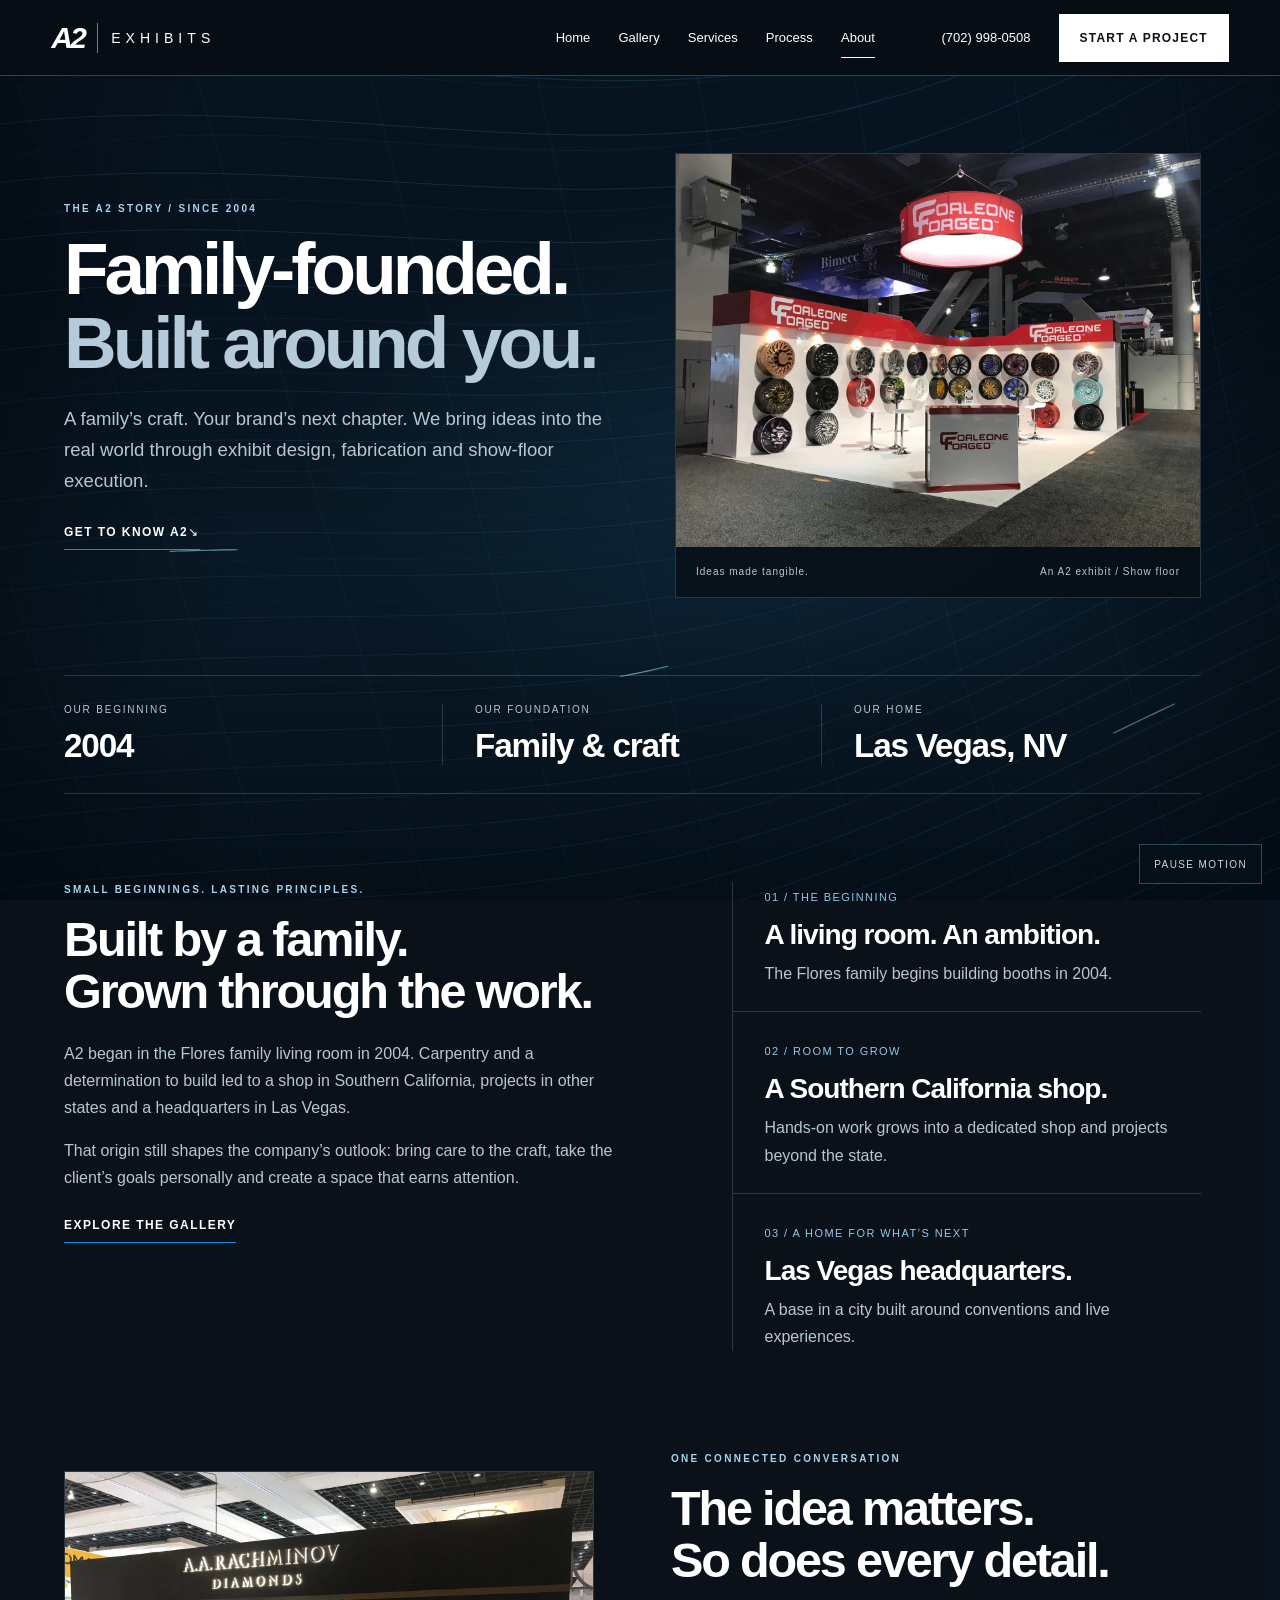
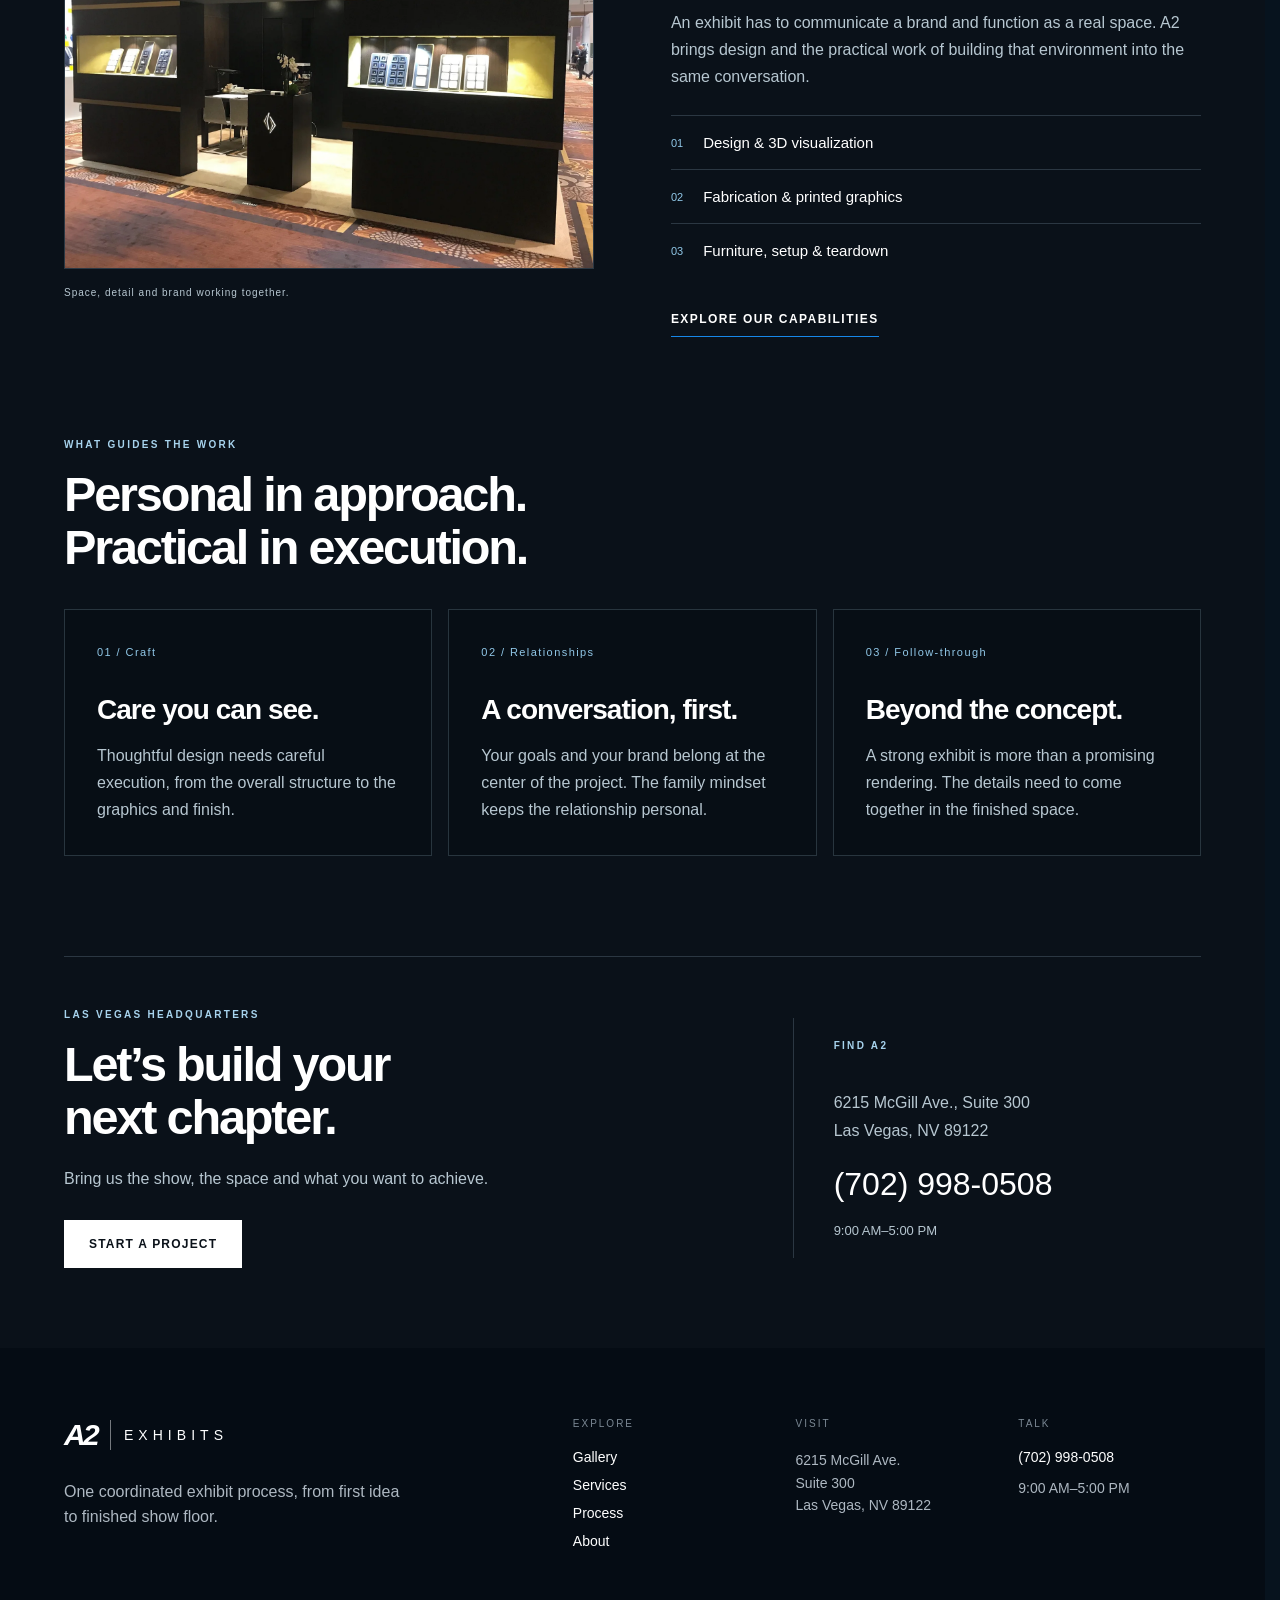
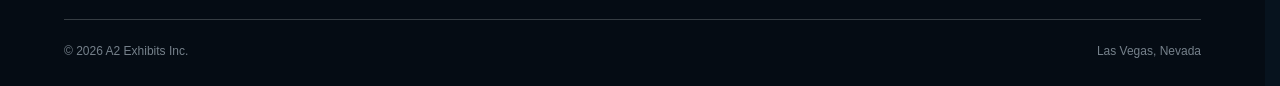
==== about.html @ d5bcac2b "v1" ====
<!doctype html><html lang="en"><head><meta charset="UTF-8"/><meta name="viewport" content="width=device-width,initial-scale=1"/><meta name="description" content="A2 Exhibits is a family-founded trade show exhibit company established in 2004 and headquartered in Las Vegas."/><meta name="theme-color" content="#071018"/><title>About | A2 Exhibits</title>  <script type="module" crossorigin src="./assets/main-TRysPRnf.js"></script>
  <link rel="stylesheet" crossorigin href="./assets/main-COC-IP4l.css">
</head><body data-page="about"><div id="root"></div></body></html>
---- assets/main-COC-IP4l.css ----
.editorial-page{color:#fff;--editorial-line:rgba(177,210,228,.2);--editorial-muted:#b7c7d1;--editorial-surface:rgba(7,14,20,.76)}.editorial-width{width:calc(100% - clamp(44px,10vw,160px));max-width:1500px;margin-inline:auto;min-width:0}.editorial-page p{color:var(--editorial-muted);font-size:16px;line-height:1.7}.editorial-page .eyebrow{color:#a7d3ed;font-size:10px;line-height:1.5;letter-spacing:.23em}.editorial-page h1{font-size:clamp(52px,5.7vw,94px);line-height:1.02;letter-spacing:-.055em}.editorial-page h1 span{color:#b5cbd9}.editorial-page h2{font-size:clamp(34px,3.8vw,60px);line-height:1.08;letter-spacing:-.045em}.editorial-page h3{font-size:28px;line-height:1.12;letter-spacing:-.035em}.editorial-page .editorial-lede{font-size:clamp(17px,1.45vw,21px);line-height:1.65;max-width:560px}.editorial-page figure{margin:0;min-width:0}.editorial-page figure img{display:block;width:100%;height:auto;object-fit:cover}.editorial-page figcaption{font-size:10px;letter-spacing:.1em;line-height:1.6;color:#b7c7d1;padding:16px 0}.company-hero{display:grid;grid-template-columns:1.04fr 1fr;align-items:center;gap:clamp(32px,5vw,80px);padding-block:clamp(54px,6vw,96px)}.company-hero-copy{min-width:0}.company-hero-photo{border:1px solid var(--editorial-line);background:var(--editorial-surface)}.company-hero-photo img{aspect-ratio:4/3}.company-hero-photo figcaption{display:flex;justify-content:space-between;gap:20px;padding:17px 20px}.company-facts{display:grid;grid-template-columns:repeat(3,minmax(0,1fr));border-block:1px solid var(--editorial-line);padding-block:28px;margin-block:0 88px}.company-facts>div{padding:0 32px;border-right:1px solid var(--editorial-line)}.company-facts>div:first-child{padding-left:0}.company-facts>div:last-child{border:0}.company-facts dt{font-size:10px;letter-spacing:.18em;text-transform:uppercase;color:var(--editorial-muted);margin-bottom:12px}.company-facts dd{font-size:clamp(24px,2.6vw,40px);font-weight:700;letter-spacing:-.035em;margin:0}.company-story{display:grid;grid-template-columns:1fr .85fr;gap:clamp(40px,9vw,140px);padding-bottom:100px;scroll-margin-top:110px}.company-story>div>p{max-width:610px}.company-milestones{list-style:none;padding:0;margin:0;border-left:1px solid var(--editorial-line)}.company-milestones li{padding:5px 0 24px 32px;margin-bottom:24px;border-bottom:1px solid var(--editorial-line)}.company-milestones li:last-child{margin:0;border:0;padding-bottom:0}.company-milestones span,.editorial-index{font-size:11px;letter-spacing:.13em;color:#91c8e8}.company-milestones h3{margin:14px 0 10px}.company-milestones p{margin-bottom:0}.company-capabilities{display:grid;grid-template-columns:1fr 1fr;gap:clamp(36px,6vw,90px);align-items:center;margin-bottom:100px}.company-capabilities figure img{aspect-ratio:4/3;border:1px solid var(--editorial-line)}.capability-lines{list-style:none;margin:25px 0;padding:0}.capability-lines li{display:flex;align-items:center;gap:20px;padding:18px 0;border-top:1px solid var(--editorial-line);font-size:15px}.capability-lines span{color:#91c8e8;font-size:11px}.company-principles{margin-bottom:100px}.principle-grid{display:grid;grid-template-columns:repeat(3,minmax(0,1fr));gap:16px;margin-top:36px}.principle-grid article{padding:32px;background:var(--editorial-surface);border:1px solid var(--editorial-line)}.principle-grid h3{margin:34px 0 16px}.principle-grid p{margin:0}.company-contact{display:grid;grid-template-columns:1fr .6fr;gap:48px;align-items:center;border-top:1px solid var(--editorial-line);padding:50px 0 80px}.company-contact .button{margin-top:12px}.company-contact-details{display:flex;flex-direction:column;align-items:flex-start;gap:20px;border-left:1px solid var(--editorial-line);padding:20px 0 20px 40px}.company-contact-details address{color:var(--editorial-muted);line-height:1.8}.company-contact-details>a{font-size:clamp(23px,2.5vw,34px);text-decoration:none}.company-contact-details>span:last-child{font-size:13px;color:var(--editorial-muted)}.process-introduction{display:grid;grid-template-columns:1.2fr 1fr;gap:clamp(36px,7vw,100px);align-items:end;padding-block:80px 55px}.process-introduction h1{margin-bottom:0}.process-introduction>div>p:last-of-type{max-width:500px}.process-overview{display:grid;grid-template-columns:repeat(6,minmax(0,1fr));border:1px solid var(--editorial-line);background:var(--editorial-surface);margin-bottom:90px}.process-overview a{padding:22px;display:grid;grid-template-columns:1fr auto;gap:18px;text-decoration:none;border-right:1px solid var(--editorial-line);transition:background-color .2s}.process-overview a:last-child{border:0}.process-overview a:hover{background:#3683b12b}.process-overview a>span:first-child{grid-column:1/-1;font-size:11px;color:#91c8e8}.process-overview strong{font-size:14px;font-weight:500}.process-overview a>span:last-child{color:#91c8e8}.process-chapter{margin-bottom:88px}.chapter-heading{display:grid;grid-template-columns:1.2fr .8fr;align-items:end;gap:60px;margin-bottom:30px}.chapter-heading h2{margin-bottom:0}.chapter-heading>p{margin:0;max-width:480px}.chapter-body{display:grid;grid-template-columns:.95fr 1.05fr;gap:32px;align-items:start}.chapter-photo{position:sticky;top:104px}.chapter-photo img{aspect-ratio:4/3;border:1px solid var(--editorial-line)}.chapter-stages{display:grid;gap:16px}.journey-stage{padding:30px 34px;background:var(--editorial-surface);border:1px solid var(--editorial-line);scroll-margin-top:100px}.journey-stage-title{display:flex;align-items:baseline;gap:20px}.journey-stage h3{margin-bottom:16px;font-size:32px}.journey-stage p{margin-bottom:15px}.journey-stage .stage-focus{font-size:12px;color:#9db1be;line-height:1.8}.stage-outcome{border-top:1px solid var(--editorial-line);padding-top:16px;display:grid;gap:7px}.stage-outcome span{font-size:9px;text-transform:uppercase;letter-spacing:.15em;color:#91c8e8}.stage-outcome strong{font-size:14px;font-weight:500}.process-ready{border-top:1px solid var(--editorial-line);padding:45px 0 80px}.process-ready ul{padding:0;list-style:none;display:grid;grid-template-columns:repeat(4,minmax(0,1fr));gap:14px;margin:35px 0}.process-ready li{background:var(--editorial-surface);border:1px solid var(--editorial-line);padding:24px;font-size:14px;display:grid;gap:25px}.process-ready li span{font-size:11px;color:#91c8e8}.process-ready-action{display:flex;align-items:center;justify-content:space-between;gap:24px}.process-ready-action p{margin:0}@media(max-width:1100px){.company-hero,.company-capabilities{gap:32px}.company-hero h1{font-size:clamp(46px,5.6vw,66px)}.process-overview a{padding:18px 12px}.process-overview strong{font-size:12px}.chapter-body{grid-template-columns:.8fr 1fr;gap:24px}.journey-stage{padding:24px}.principle-grid article{padding:24px}.company-story{gap:40px}}@media(max-width:760px){.editorial-width{width:calc(100% - 28px)}.editorial-page{text-align:center}.editorial-page h1,.company-hero h1{font-size:clamp(40px,10.5vw,64px)}.editorial-page h2{font-size:clamp(30px,8.3vw,44px)}.editorial-page .editorial-lede{margin-inline:auto}.editorial-page .eyebrow{letter-spacing:.17em}.company-hero{grid-template-columns:1fr;gap:30px;padding-block:48px 32px}.company-hero-copy{padding-inline:8px}.company-hero-photo figcaption{display:block;padding:14px}.company-hero-photo figcaption span{display:block}.company-facts{grid-template-columns:1fr;gap:18px;padding:24px 0;margin-bottom:44px}.company-facts>div,.company-facts>div:first-child{padding:0 0 18px;border:0;border-bottom:1px solid var(--editorial-line)}.company-facts>div:last-child{padding:0}.company-facts dd{font-size:28px}.company-facts dt{margin-bottom:6px}.company-story,.company-capabilities{grid-template-columns:1fr;gap:32px;padding-bottom:0;margin-bottom:52px}.company-story>div{padding:0 10px}.company-milestones{border:0;display:grid;gap:12px}.company-milestones li,.company-milestones li:last-child{margin:0;padding:26px 18px;background:var(--editorial-surface);border:1px solid var(--editorial-line)}.company-capabilities>div{padding:0 10px}.capability-lines li{justify-content:center;gap:12px}.company-principles{margin-bottom:48px}.principle-grid{grid-template-columns:1fr;gap:12px;margin-top:24px}.principle-grid article{padding:26px 18px}.principle-grid h3{margin-top:20px}.company-contact{grid-template-columns:1fr;gap:35px;padding:36px 8px 55px}.company-contact-details{align-items:center;border-left:0;border-top:1px solid var(--editorial-line);padding:28px 0 0;gap:16px}.process-introduction{grid-template-columns:1fr;gap:22px;padding:48px 8px 32px}.process-introduction>div>p:last-of-type{margin-inline:auto}.process-overview{grid-template-columns:repeat(3,minmax(0,1fr));margin-bottom:45px}.process-overview a{padding:18px 10px;gap:12px;border-bottom:1px solid var(--editorial-line)}.process-overview a:nth-child(3n){border-right:0}.process-overview a:nth-child(n+4){border-bottom:0}.process-overview a>span:first-child{text-align:left}.chapter-heading{grid-template-columns:1fr;gap:16px;padding-inline:8px;margin-bottom:24px}.chapter-heading>p{margin-inline:auto}.chapter-body{grid-template-columns:1fr;gap:16px}.chapter-photo{position:static}.chapter-photo figcaption{padding:12px 8px}.process-chapter{margin-bottom:48px}.journey-stage{padding:26px 18px;scroll-margin-top:90px}.journey-stage-title{justify-content:center;gap:12px}.journey-stage h3{font-size:30px}.stage-outcome{justify-items:center}.process-ready{padding:32px 0 55px}.process-ready ul{grid-template-columns:repeat(2,minmax(0,1fr));gap:10px;margin:25px 0}.process-ready li{padding:22px 12px;gap:14px;line-height:1.5}.process-ready-action{flex-direction:column;gap:18px;padding-inline:8px}}.collection-section{max-width:1500px;width:calc(100% - clamp(44px,10vw,160px));margin:0 auto;padding:0 0 70px}.collection-heading{display:flex;align-items:center;justify-content:space-between;gap:24px;padding:22px 0;border-top:1px solid rgba(177,210,228,.2);color:#b7c7d1}.collection-heading>span{font-size:11px;letter-spacing:.14em;text-transform:uppercase}.collection-heading p{font-size:14px;margin:0}.collection-grid{display:grid;grid-template-columns:repeat(3,minmax(0,1fr));gap:22px}.collection-photo{display:block;min-width:0;padding:0;border:1px solid rgba(177,210,228,.2);background:#070e14b3;color:#fff;text-align:left;cursor:zoom-in;overflow:hidden}.collection-photo img{display:block;width:100%;height:auto;aspect-ratio:4/3;object-fit:contain;transition:filter .2s}.collection-photo:hover img{filter:brightness(1.1)}.collection-photo:focus-visible{outline:2px solid #91c8e8;outline-offset:5px}.collection-caption{display:flex;justify-content:space-between;align-items:center;gap:12px;padding:18px;font-size:13px}.collection-caption>span:last-child{font-size:11px;color:#91c8e8;white-space:nowrap}.gallery-viewer{position:fixed;top:0;right:0;bottom:0;left:0;width:min(1300px,94vw);max-width:94vw;max-height:94dvh;padding:22px;border:1px solid rgba(177,210,228,.3);background:#071018;color:#fff;margin:auto;overflow:auto}.gallery-viewer::backdrop{background:#00050af0}.gallery-viewer-content{width:100%}.gallery-viewer-top{display:flex;align-items:center;justify-content:space-between;gap:18px;margin-bottom:18px;font-size:14px}.gallery-viewer button{border:1px solid rgba(177,210,228,.3);background:transparent;color:#fff;padding:12px 16px;font:inherit;cursor:pointer;min-height:44px;white-space:nowrap}.gallery-viewer button:hover{background:#91c8e824}.gallery-viewer button:focus-visible{outline:2px solid #91c8e8;outline-offset:3px}.gallery-viewer-content>img{display:block;max-width:100%;width:auto;max-height:70dvh;height:auto;margin:auto;object-fit:contain}.gallery-viewer-controls{display:flex;justify-content:space-between;align-items:center;gap:20px;margin-top:18px}.gallery-viewer-controls p{font-size:13px;color:#b7c7d1;text-align:center;margin:0}@media(max-width:1050px){.collection-grid{grid-template-columns:repeat(2,minmax(0,1fr));gap:16px}}@media(max-width:760px){.collection-section{width:calc(100% - 28px);padding-bottom:40px}.collection-heading{flex-direction:column;gap:10px;text-align:center}.collection-grid{grid-template-columns:1fr;gap:20px}.collection-caption{padding:16px}.gallery-viewer{padding:14px;max-width:96vw;width:96vw}.gallery-viewer-top{font-size:12px}.gallery-viewer-controls{flex-wrap:wrap;gap:12px}.gallery-viewer-controls p{order:3;flex-basis:100%}.gallery-viewer-content>img{max-height:65dvh}}@media(prefers-reduced-motion:reduce){.collection-photo img{transition:none}}.site-atmosphere{position:fixed;top:0;right:0;bottom:0;left:0;z-index:0;overflow:hidden;pointer-events:none;background:#07131e;contain:strict;view-transition-name:site-atmosphere}.site-atmosphere:before{content:"";position:absolute;top:0;right:0;bottom:0;left:0;z-index:1;background:radial-gradient(ellipse at 58% 52%,rgba(34,108,151,.15),transparent 42%),linear-gradient(180deg,rgba(3,11,18,.26),transparent 32%,rgba(20,74,105,.07) 62%,rgba(2,8,14,.34));mix-blend-mode:screen}.site-atmosphere:after{content:"";position:absolute;top:0;right:0;bottom:0;left:0;z-index:2;background:linear-gradient(90deg,rgba(2,8,13,.3),transparent 18%,transparent 82%,rgba(2,8,13,.25)),linear-gradient(0deg,rgba(2,7,12,.34),transparent 28%);box-shadow:inset 0 0 140px #0000003d}.wave-position-wrapper{position:absolute;top:-24px;bottom:-24px;left:-24px;width:calc(124vw + 48px);z-index:0;transform:translate3d(calc(var(--wave-page-index,0) * -6vw),0,0);will-change:transform;contain:layout paint}.spatial-lattice{position:relative;z-index:0;display:block;width:100%;height:100%;opacity:.95}html.motion-paused .wave-position-wrapper{transition:none}.motion-toggle{position:fixed;right:18px;bottom:16px;z-index:55;border:1px solid rgba(143,198,225,.32);padding:10px 14px;min-height:40px;background:#06111beb;color:#c4dbe7;font-size:10px;letter-spacing:.14em;text-transform:uppercase;cursor:pointer;-webkit-backdrop-filter:blur(8px);backdrop-filter:blur(8px)}.motion-toggle:hover{border-color:#93cce8;color:#fff}@media(max-width:760px){.motion-toggle{right:12px;bottom:10px;padding:8px 10px;font-size:9px}}:root{--ink:#0a1119;--ink2:#101923;--blue:#075aa8;--bright:#1787e8;--paper:#f4f2ed;--paper2:#e7e5df;--white:#fff;--muted:#aeb8c2;--muted-dark:#5f6871;--line:rgba(255,255,255,.2);--line-dark:rgba(10,17,25,.2);--container:1500px;--header-height:76px;font-family:Arial,Helvetica,sans-serif;color:var(--ink);background:var(--paper);font-synthesis:none;text-rendering:optimizeLegibility}*{box-sizing:border-box}html{scroll-behavior:smooth;scrollbar-gutter:stable}body{margin:0;min-width:0;min-height:100vh;background:var(--ink);-webkit-font-smoothing:antialiased}img{display:block;max-width:100%}a{color:inherit}button,input,select,textarea{font:inherit}button,a{-webkit-tap-highlight-color:transparent}address{font-style:normal}:focus-visible{outline:3px solid var(--bright);outline-offset:4px}.sr-only{position:absolute;width:1px;height:1px;padding:0;margin:-1px;overflow:hidden;clip:rect(0,0,0,0);white-space:nowrap;border:0}.site-header{height:var(--header-height);min-height:var(--header-height);background:#070e15f5;color:#fff;display:flex;align-items:center;justify-content:space-between;gap:32px;padding:0 clamp(22px,4vw,72px);position:fixed;inset:0 0 auto;z-index:50;border-bottom:1px solid var(--line);-webkit-backdrop-filter:blur(18px);backdrop-filter:blur(18px)}.wordmark{display:inline-flex;align-items:center;gap:13px;text-decoration:none;flex:none}.wordmark-a2{font-size:30px;font-weight:900;letter-spacing:-.09em;font-style:italic}.wordmark-divider{width:1px;height:30px;background:currentColor;opacity:.45}.wordmark-name{font-size:14px;letter-spacing:.36em}.site-nav{display:flex;align-items:center;gap:clamp(18px,2.2vw,38px);font-size:13px}.site-nav>a{text-decoration:none;padding-block:12px;white-space:nowrap}.site-nav>a:not(.button){border-bottom:1px solid transparent}.site-nav>a[aria-current=page],.site-nav>a:not(.button):hover{border-color:currentColor}.site-nav .nav-phone{margin-left:clamp(0px,3vw,48px)}.site-nav .nav-cta{padding:14px 20px}.menu-toggle{display:none;color:#fff;background:transparent;border:1px solid var(--line);text-transform:uppercase;letter-spacing:.18em;font-size:11px;padding:12px 14px}.button{display:inline-flex;align-items:center;justify-content:center;min-height:48px;padding:14px 24px;border:1px solid transparent;text-decoration:none;text-transform:uppercase;letter-spacing:.1em;font-weight:800;font-size:12px;cursor:pointer;transition:background .2s,color .2s,border-color .2s,transform .2s}.button:hover{transform:translateY(-2px)}.button-light{color:var(--ink);background:var(--white);border-color:var(--white)}.button-light:hover{background:var(--bright);color:#fff;border-color:var(--bright)}.button-dark{color:#fff;background:var(--ink);border-color:var(--ink)}.button-dark:hover{background:var(--blue);border-color:var(--blue)}.text-link{display:inline-flex;padding:10px 0;color:#fff;text-decoration:none;font-size:12px;font-weight:800;text-transform:uppercase;letter-spacing:.12em;border-bottom:1px solid var(--bright)}.dark-link{color:var(--ink)}.button-row{display:flex;align-items:center;flex-wrap:wrap;gap:24px;margin-top:28px}.eyebrow{margin:0 0 16px;font-size:11px;font-weight:800;line-height:1.2;letter-spacing:.32em;text-transform:uppercase}h1,h2,h3,p{margin-top:0}h1,h2,h3{text-wrap:balance}h1{font-size:clamp(52px,5.2vw,88px);line-height:.91;letter-spacing:-.065em;margin-bottom:24px}h2{font-size:clamp(38px,4.6vw,72px);line-height:.98;letter-spacing:-.055em;margin-bottom:22px}h3{font-size:22px;line-height:1.05;letter-spacing:-.03em}p{line-height:1.55}.home-hero{min-height:760px;display:grid;grid-template-columns:minmax(0,1fr) minmax(0,1.08fr);color:#fff;background:#052748;position:relative;overflow:hidden}.hero-plan{position:absolute;top:0;right:42%;bottom:0;left:0;background:none center/cover no-repeat;opacity:.52;mix-blend-mode:screen}.hero-copy{padding:clamp(96px,7.5vw,138px) clamp(28px,5vw,80px) 70px;position:relative;z-index:2;align-self:start}.hero-copy h1{max-width:760px}.hero-lede{max-width:680px;font-size:clamp(17px,1.35vw,22px);color:#e2ebf2}.microcopy{margin-top:22px;color:#c0d1df;font-size:14px}.hero-photo{min-height:760px;position:relative;overflow:hidden;clip-path:polygon(13% 0,100% 0,100% 100%,0 100%);background:var(--ink)}.hero-photo:after{content:"";position:absolute;top:0;right:0;bottom:0;left:0;background:#010c152e;pointer-events:none}.hero-photo img{width:100%;height:100%;object-fit:cover;object-position:48% center}.photo-proof{position:absolute;right:28px;bottom:28px;z-index:2;padding:10px 12px;background:#070e15db;color:#fff;font-size:10px;text-transform:uppercase;letter-spacing:.22em}.compare-section{color:#fff;background:#0b131c;padding:clamp(72px,8vw,128px) clamp(22px,5vw,80px)}.compare-heading-row{max-width:var(--container);margin:0 auto 38px;display:grid;grid-template-columns:minmax(0,1.2fr) minmax(280px,.6fr);align-items:end;gap:48px}.compare-heading-row h2{margin-bottom:0}.compare-heading-row>p{color:var(--muted);max-width:470px;margin:0 0 4px}.compare-layout{max-width:var(--container);margin:0 auto;display:grid;grid-template-columns:minmax(0,3fr) minmax(260px,.75fr);gap:42px;align-items:stretch}.compare-frame{min-height:550px;position:relative;overflow:hidden;border:1px solid rgba(255,255,255,.38);background:#051f38}.compare-frame img{position:absolute;top:0;right:0;bottom:0;left:0;width:100%;height:100%;object-fit:cover}.compare-base{object-position:center;filter:contrast(1.05) brightness(.8)}.compare-reveal{position:absolute;inset:0 0 0 var(--position);overflow:hidden}.compare-reveal img{width:calc(100%*100/(100 - var(--position)));max-width:none;left:auto;right:0;object-position:center}.compare-divider{position:absolute;top:0;bottom:0;left:var(--position);width:2px;background:#fff;transform:translate(-1px);box-shadow:0 0 20px #00000073}.compare-divider:after{content:"DRAG";position:absolute;top:50%;left:50%;transform:translate(-50%,-50%);width:56px;height:56px;border-radius:50%;background:#fff;color:var(--ink);display:grid;place-items:center;font-size:9px;letter-spacing:.1em;font-weight:900}.compare-range{position:absolute;top:0;right:0;bottom:0;left:0;width:100%;height:100%;opacity:0;cursor:ew-resize}.compare-label{position:absolute;top:20px;z-index:4;font-size:10px;text-transform:uppercase;letter-spacing:.25em;background:#060d14c7;padding:10px}.compare-label-left{left:20px}.compare-label-right{right:20px}.compare-note{display:flex;flex-direction:column;justify-content:center;border-left:1px solid var(--line);padding-left:38px}.compare-note>span:first-child,.compare-note>strong{font-size:13px;letter-spacing:.25em;text-transform:uppercase}.compare-note>strong{margin:7px 0 28px}.compare-note p{color:var(--muted)}.compare-note .year{margin-top:auto;font-size:clamp(70px,8vw,130px);line-height:.8;font-weight:200;letter-spacing:-.06em;color:#ffffff26}.compare-note small{margin-top:18px;line-height:1.5;text-transform:uppercase;letter-spacing:.2em}.section-light{background:var(--paper);color:var(--ink)}.section-dark{background:var(--ink);color:#fff}.process-preview,.work-preview,.gallery-section,.services-list,.timeline,.story-section,.location-section{padding:clamp(72px,8vw,132px) clamp(22px,5vw,80px)}.section-intro{max-width:var(--container);margin:0 auto 54px}.split-intro{display:grid;grid-template-columns:minmax(0,1.35fr) minmax(280px,.65fr);gap:64px;align-items:end}.split-intro h2{margin-bottom:0}.split-intro>p,.split-intro>div:last-child>p{max-width:500px;color:var(--muted-dark);margin-bottom:12px}.work-preview .split-intro>div:last-child>p{color:var(--muted)}.process-grid{max-width:var(--container);margin:0 auto;display:grid;grid-template-columns:repeat(6,1fr);border-top:1px solid var(--line-dark)}.process-step{padding:30px 24px 12px 0;min-height:230px;position:relative;border-right:1px solid var(--line-dark)}.process-step:not(:first-child){padding-left:24px}.process-step:last-child{border-right:0}.process-step>span{display:inline-grid;width:38px;height:38px;place-items:center;border:1px solid currentColor;border-radius:50%;font-size:11px}.process-step h3{margin:28px 0 12px}.process-step p{color:var(--muted-dark);font-size:14px;margin-bottom:0}.trust-strip{max-width:var(--container);margin:56px auto 0;display:grid;grid-template-columns:repeat(3,1fr);background:var(--ink2);color:#fff}.trust-strip>div{padding:28px clamp(20px,3vw,48px);border-right:1px solid var(--line);display:flex;flex-direction:column;gap:8px}.trust-strip>div:last-child{border-right:0}.trust-strip span{color:var(--muted);font-size:11px;text-transform:uppercase;letter-spacing:.2em}.trust-strip strong{font-size:20px}.preview-grid{max-width:var(--container);margin:0 auto;display:grid;grid-template-columns:1.35fr .85fr;grid-template-rows:repeat(2,minmax(260px,360px));gap:12px}.project-card{margin:0;position:relative;overflow:hidden;background:var(--ink2)}.project-card:first-child{grid-row:1/span 2}.project-card img{width:100%;height:100%;object-fit:cover;transition:transform .5s}.project-card:hover img{transform:scale(1.025)}.project-card figcaption,.gallery-item figcaption{position:absolute;inset:auto 0 0;display:flex;justify-content:space-between;gap:16px;padding:18px 20px;background:#05090de0;color:#fff;font-size:10px;text-transform:uppercase;letter-spacing:.2em}.conversion-band{min-height:520px;display:grid;place-content:center;justify-items:center;text-align:center;padding:72px 22px;color:#fff;background:#073c70 none center/cover no-repeat;position:relative;isolation:isolate}.conversion-band:before{content:"";position:absolute;top:0;right:0;bottom:0;left:0;background:#02121fc7;z-index:-1}.conversion-band h2{max-width:900px}.conversion-band p:not(.eyebrow){max-width:620px;color:#d3e0ea;font-size:18px}.conversion-band .button{margin-top:18px}.interior-hero{min-height:540px;color:#fff;display:grid;place-items:center;text-align:center;position:relative;overflow:hidden;background:#052e52;padding:90px 22px}.interior-plan{position:absolute;top:0;right:0;bottom:0;left:0;background:none center/cover no-repeat;opacity:.42}.interior-hero:after{content:"";position:absolute;top:0;right:0;bottom:0;left:0;background:#020c1580}.interior-copy{max-width:1100px;position:relative;z-index:2}.interior-copy h1{font-size:clamp(54px,7vw,112px)}.interior-copy>p:last-of-type{max-width:760px;margin:0 auto;font-size:clamp(17px,1.5vw,22px);color:#e0e9f0}.gallery-grid{max-width:var(--container);margin:0 auto;display:grid;grid-template-columns:repeat(12,1fr);gap:14px}.gallery-item{margin:0;position:relative;overflow:hidden;min-height:380px;background:var(--ink2)}.gallery-item img{width:100%;height:100%;object-fit:cover;transition:transform .5s}.gallery-item:hover img{transform:scale(1.02)}.gallery-item-1,.gallery-item-4{grid-column:span 7}.gallery-item-2,.gallery-item-3{grid-column:span 5}.gallery-item-5,.gallery-item-6{grid-column:span 6}.quiet-note{padding:clamp(80px,10vw,150px) clamp(22px,10vw,180px)}.quiet-note h2{max-width:1050px}.quiet-note>p:last-child{max-width:680px;color:var(--muted);font-size:18px}.services-list{display:grid;gap:0}.service-row{max-width:var(--container);width:100%;margin:0 auto;padding:42px 0;display:grid;grid-template-columns:90px minmax(260px,1fr) minmax(280px,.8fr);gap:34px;align-items:start;border-top:1px solid var(--line-dark)}.service-row:last-child{border-bottom:1px solid var(--line-dark)}.service-row>span{color:var(--blue);font-size:13px;letter-spacing:.18em}.service-row h2{font-size:clamp(32px,4vw,58px);margin:0}.service-row p{margin:4px 0 0;color:var(--muted-dark);max-width:520px}.service-feature{display:grid;grid-template-columns:1.15fr .85fr;min-height:700px}.feature-photo{min-height:650px}.feature-photo img{width:100%;height:100%;object-fit:cover}.feature-copy{align-self:center;padding:clamp(60px,8vw,130px)}.feature-copy p:not(.eyebrow){color:var(--muted);font-size:18px}.feature-copy .button{margin-top:24px}.timeline{display:grid;gap:0}.timeline-row{max-width:var(--container);width:100%;margin:0 auto;padding:56px 0;display:grid;grid-template-columns:90px minmax(300px,.8fr) minmax(360px,1.15fr);gap:42px;align-items:center;border-top:1px solid var(--line-dark)}.timeline-number{font-size:38px;color:var(--blue);font-weight:800}.timeline-row h2{font-size:clamp(42px,5vw,78px);margin-bottom:18px}.timeline-row>div p:last-child{color:var(--muted-dark);max-width:560px}.timeline-row img{width:100%;aspect-ratio:16/9;object-fit:cover}.story-section{display:grid;grid-template-columns:minmax(240px,.65fr) minmax(0,1.35fr);gap:clamp(48px,10vw,170px);align-items:start}.story-index{position:sticky;top:130px;display:flex;flex-direction:column}.story-index>span{font-size:clamp(96px,14vw,220px);line-height:.8;letter-spacing:-.08em;color:var(--paper2);font-weight:800}.story-index small{margin-top:24px;text-transform:uppercase;letter-spacing:.2em}.story-copy{max-width:820px}.story-copy>p:not(.eyebrow){font-size:clamp(18px,1.5vw,23px);color:var(--muted-dark)}.about-values{display:grid;grid-template-columns:repeat(3,1fr);padding:0 clamp(22px,5vw,80px)}.about-values article{padding:clamp(55px,7vw,110px) clamp(20px,4vw,64px);border-right:1px solid var(--line)}.about-values article:last-child{border-right:0}.about-values span{color:var(--bright);letter-spacing:.2em}.about-values h3{font-size:42px;margin:60px 0 18px}.about-values p{color:var(--muted)}.location-section{display:flex;justify-content:space-between;gap:48px;align-items:end}.location-section h2{margin-bottom:18px}.location-section>div:first-child>p:last-child{color:var(--muted-dark);font-size:18px}.location-actions{display:flex;align-items:center;flex-wrap:wrap;gap:28px}.inquiry-layout{display:grid;grid-template-columns:minmax(0,1.45fr) minmax(300px,.55fr);gap:clamp(44px,8vw,120px);padding:clamp(72px,8vw,132px) clamp(22px,6vw,96px)}.project-form{max-width:950px}.form-heading{display:grid;grid-template-columns:64px 1fr;gap:20px;align-items:start;margin:12px 0 32px;padding-top:26px;border-top:1px solid var(--line-dark)}.form-heading>span{color:var(--blue);font-size:13px;letter-spacing:.18em}.form-heading h2{font-size:clamp(32px,4vw,58px)}.field-grid{display:grid;grid-template-columns:repeat(2,1fr);gap:22px;margin-bottom:66px}.field-wide{grid-column:1/-1}.project-form label>span,.project-form legend{display:block;margin-bottom:10px;font-size:11px;font-weight:800;letter-spacing:.15em;text-transform:uppercase}.project-form input:not([type=checkbox]),.project-form select,.project-form textarea{width:100%;border:1px solid #b8bdc1;border-radius:0;background:#fff;color:var(--ink);padding:16px 14px;min-height:52px}.project-form textarea{resize:vertical}.project-form fieldset{border:0;padding:0;margin:0 0 54px}.check-grid{display:grid;grid-template-columns:repeat(2,1fr);border-top:1px solid var(--line-dark)}.check-grid label{display:flex;align-items:center;gap:12px;padding:18px 8px;border-bottom:1px solid var(--line-dark);cursor:pointer}.check-grid label>span{margin:0}.check-grid input{width:22px;height:22px;accent-color:var(--blue)}.message-field{display:block;margin-bottom:26px}.submit-button{width:100%}.form-disclosure{color:var(--muted-dark);font-size:13px;margin-top:16px}.contact-panel{background:var(--ink);color:#fff;padding:clamp(34px,5vw,70px);align-self:start;position:sticky;top:112px}.contact-panel h2{font-size:48px}.contact-phone{display:inline-block;color:#fff;font-size:clamp(28px,3vw,44px);font-weight:800;margin:12px 0 36px;text-decoration-thickness:1px;text-underline-offset:7px}.contact-panel address,.contact-panel>span{color:var(--muted);line-height:1.7}.contact-panel>span{display:block;margin-top:24px}.brief-ready{margin-top:48px;padding-top:30px;border-top:1px solid var(--line)}.brief-ready strong{font-size:25px}.brief-ready p{color:var(--muted)}.site-footer{background:#05090d;color:#fff;padding:70px clamp(22px,5vw,80px) 28px}.footer-main{max-width:var(--container);margin:0 auto 70px;display:grid;grid-template-columns:.8fr 1.2fr;gap:90px}.footer-main>div:first-child>p{color:var(--muted);max-width:350px;margin-top:28px}.footer-links{display:grid;grid-template-columns:repeat(3,1fr);gap:40px}.footer-links>div{display:flex;flex-direction:column;gap:12px;font-size:14px}.footer-links a{text-decoration:none}.footer-links a:hover{color:var(--bright)}.footer-links address,.footer-links span:not(.footer-label){color:var(--muted);line-height:1.6}.footer-label{text-transform:uppercase;letter-spacing:.2em;color:#7c8995;font-size:10px;margin-bottom:8px}.footer-bottom{max-width:var(--container);margin:0 auto;border-top:1px solid var(--line);padding-top:24px;display:flex;justify-content:space-between;gap:20px;color:#76818b;font-size:12px}@media(max-width:1100px){:root{--header-height:70px}.site-header{height:var(--header-height);min-height:var(--header-height)}.menu-toggle{display:inline-flex}.site-nav{position:fixed;inset:var(--header-height) 0 auto;padding:30px 24px 36px;background:#071018;flex-direction:column;align-items:stretch;gap:4px;transform:translateY(-130%);opacity:0;visibility:hidden;transition:transform .25s,opacity .25s,visibility .25s;border-bottom:1px solid var(--line)}.site-nav.is-open{transform:translateY(0);opacity:1;visibility:visible}.site-nav>a{padding:15px 4px}.site-nav .nav-phone{margin-left:0}.site-nav .nav-cta{margin-top:12px;text-align:center}.home-hero{grid-template-columns:1fr}.hero-plan{top:0;right:0;bottom:0;left:0;opacity:.32}.hero-copy{min-height:620px;display:flex;flex-direction:column;justify-content:center}.hero-photo{min-height:520px;clip-path:none}.compare-layout{grid-template-columns:1fr}.compare-note{border-left:0;border-top:1px solid var(--line);padding:34px 0 0}.compare-note .year{margin-top:40px}.process-grid{grid-template-columns:repeat(3,1fr)}.process-step:nth-child(3){border-right:0}.process-step:nth-child(n+4){border-top:1px solid var(--line-dark)}.service-feature{grid-template-columns:1fr}.feature-copy{padding:72px 8vw}.timeline-row{grid-template-columns:64px 1fr}.timeline-row img{grid-column:2}.inquiry-layout{grid-template-columns:1fr}.contact-panel{position:static}}@media(max-width:760px){h1{font-size:clamp(48px,15vw,74px)}h2{font-size:clamp(38px,11vw,58px)}.site-header{padding-inline:20px}.wordmark-a2{font-size:25px}.wordmark-name{font-size:11px}.hero-copy{padding:82px 24px 64px;min-height:600px}.hero-lede{font-size:17px}.hero-photo{min-height:430px}.compare-heading-row,.split-intro{grid-template-columns:1fr;gap:24px}.compare-frame{min-height:420px}.compare-label{top:12px}.compare-label-left{left:12px}.compare-label-right{right:12px}.process-grid{grid-template-columns:1fr;border-top:0}.process-step,.process-step:not(:first-child){min-height:0;padding:28px 0;border-right:0;border-top:1px solid var(--line-dark);display:grid;grid-template-columns:48px 1fr;column-gap:18px}.process-step h3{margin:7px 0 8px}.process-step p{grid-column:2}.trust-strip{grid-template-columns:1fr}.trust-strip>div{border-right:0;border-bottom:1px solid var(--line)}.trust-strip>div:last-child{border-bottom:0}.preview-grid{grid-template-columns:1fr;grid-template-rows:auto}.project-card:first-child{grid-row:auto}.project-card{min-height:320px}.gallery-grid{grid-template-columns:1fr}.gallery-item-1,.gallery-item-2,.gallery-item-3,.gallery-item-4,.gallery-item-5,.gallery-item-6{grid-column:auto}.gallery-item{min-height:320px}.service-row{grid-template-columns:46px 1fr;gap:16px}.service-row p{grid-column:2}.timeline-row{grid-template-columns:48px 1fr;gap:18px}.timeline-row img{grid-column:1/-1}.story-section{grid-template-columns:1fr}.story-index{position:static}.story-index>span{font-size:110px}.about-values{grid-template-columns:1fr}.about-values article{border-right:0;border-bottom:1px solid var(--line)}.about-values article:last-child{border-bottom:0}.about-values h3{margin-top:28px}.location-section{align-items:flex-start;flex-direction:column}.field-grid,.check-grid{grid-template-columns:1fr}.field-wide{grid-column:auto}.footer-main{grid-template-columns:1fr;gap:54px}.footer-links{grid-template-columns:1fr 1fr}.footer-bottom{flex-direction:column}}@media(prefers-reduced-motion:reduce){html{scroll-behavior:auto}*,*:before,*:after{animation-duration:.01ms!important;animation-iteration-count:1!important;transition-duration:.01ms!important}}html{--parallax-x:0;--parallax-y:0;--hero-scroll:0;overflow-x:clip}body{overflow-x:clip}.page-stage{position:relative;z-index:1;min-height:100vh;padding-top:var(--header-height);backface-visibility:hidden;view-transition-name:page-content}.section-light{background:transparent;color:#fff;-webkit-backdrop-filter:none;backdrop-filter:none}.section-light .split-intro>p,.section-light .split-intro>div:last-child>p,.section-light .process-step p,.section-light .service-row p,.section-light .timeline-row>div p:last-child,.section-light .story-copy>p:not(.eyebrow),.location-section>div:first-child>p:last-child,.section-light .form-disclosure{color:#aeb8c2}.section-light .dark-link{color:#fff}.process-grid{background:#0a0a0ac7;border:1px solid rgba(255,255,255,.12);padding:0 24px}.process-step{border-color:#ffffff29}.services-list,.timeline{gap:12px}.service-row,.timeline-row{background:#0a0a0ad1;border:1px solid rgba(255,255,255,.12);padding:clamp(30px,3vw,48px) clamp(22px,3vw,44px)}.service-row:last-child{border-bottom:1px solid rgba(255,255,255,.12)}.story-section,.location-section,.inquiry-layout{margin:clamp(24px,4vw,64px) clamp(22px,5vw,80px);padding:clamp(54px,6vw,96px) clamp(28px,4vw,64px);background:#0a0a0acc;border:1px solid rgba(255,255,255,.12)}.story-index>span{color:#ffffff38}.form-heading,.check-grid,.check-grid label{border-color:#ffffff2e}.section-dark,.compare-section{background:#08111a78;-webkit-backdrop-filter:none;backdrop-filter:none}.interior-hero{background:#051e3042}.interior-plan{display:none}.interior-hero:after{background:#030d1714}.conversion-band{background:#05203559}.conversion-band:before{background:#03101d1a}.site-footer{background:#050c14c7}.story-index>span{color:#acb8bd}.about-values{grid-template-columns:repeat(3,minmax(0,1fr))}.about-values article{min-width:0}.about-values h3{overflow-wrap:anywhere}.home-hero{display:block;position:relative;min-height:800px;background:#09243c;isolation:isolate;overflow:hidden}.hero-scene{position:absolute;top:-2%;right:-2%;bottom:-2%;left:-2%;overflow:hidden;z-index:0;transform:translate3d(calc(var(--parallax-x) * -11px),calc(var(--parallax-y) * -8px - var(--hero-scroll) * 20px),0) scale(1.025);will-change:transform}.hero-scene img{position:absolute;top:0;right:0;bottom:0;left:0;width:100%;height:100%;max-width:none;object-fit:cover;object-position:50% 53%;-webkit-user-select:none;user-select:none;pointer-events:none}.hero-blueprint-image{filter:none}.hero-built-layer{position:absolute;top:0;right:0;bottom:0;left:0;clip-path:inset(0 0 0 var(--hero-split));transition:clip-path .42s cubic-bezier(.22,1,.36,1)}.home-hero.is-dragging .hero-built-layer,.home-hero.is-dragging .hero-seam{transition:none}.hero-seam{position:absolute;top:0;bottom:0;left:var(--hero-split);width:1px;background:#bcebffad;box-shadow:0 0 14px #7ed3ff59;transition:left .42s cubic-bezier(.22,1,.36,1)}.hero-shade{position:absolute;top:0;right:0;bottom:0;left:0;z-index:1;pointer-events:none;background:linear-gradient(90deg,#031323de,#041424b8 30%,#03121f14 66%),linear-gradient(0deg,rgba(2,12,22,.42),transparent 35%)}.hero-copy{position:relative;z-index:2;width:54%;max-width:870px;display:block;min-height:0;padding:clamp(115px,10vw,160px) clamp(28px,5vw,80px) 180px}.hero-copy h1{font-size:clamp(54px,5.4vw,88px)}.hero-copy .hero-lede{max-width:550px;font-size:clamp(17px,1.35vw,22px);color:#e3edf4}.hero-reveal-controls{position:absolute;bottom:32px;right:4vw;z-index:3;width:440px;max-width:calc(100% - 48px);padding:20px 24px 17px;background:#04111de6;border:1px solid rgba(158,205,234,.33);-webkit-backdrop-filter:blur(12px);backdrop-filter:blur(12px);color:#fff}.hero-reveal-title{display:flex;justify-content:space-between;gap:20px;margin-bottom:17px}.hero-reveal-title>span{font-size:11px;line-height:1.5;color:#d4e6f0;max-width:200px}.hero-reveal-title small{font-size:9px;letter-spacing:.12em;line-height:1.6;text-transform:uppercase;color:#92b3c8;text-align:right}.hero-reveal-track{display:flex;align-items:center;gap:14px}.hero-reveal-track button{border:0;background:transparent;color:#e4f4ff;font-size:10px;font-weight:700;letter-spacing:.08em;text-transform:uppercase;padding:7px 0;cursor:pointer;white-space:nowrap}.hero-reveal-track button[aria-pressed=true]{color:#79cafa}.hero-reveal-track input{width:100%;min-width:36px;accent-color:#a3d9f8;height:26px;cursor:ew-resize;touch-action:pan-y}.hero-reveal-caption{font-size:10px;color:#90afc4;margin:8px 0 0}.compare-frame{cursor:ew-resize;touch-action:pan-y;-webkit-user-select:none;user-select:none;isolation:isolate;aspect-ratio:4/3;min-height:0}.compare-frame:focus-within{outline:3px solid #77caff;outline-offset:5px}.compare-reveal{top:0;right:0;bottom:0;left:0;clip-path:inset(0 0 0 var(--position));transition:clip-path .7s cubic-bezier(.22,1,.36,1)}.compare-reveal img{width:100%;max-width:100%;left:0;right:auto;object-position:center}.compare-divider{z-index:3;transition:left .7s cubic-bezier(.22,1,.36,1)}.compare-frame.is-dragging .compare-reveal,.compare-frame.is-dragging .compare-divider{transition:none}.compare-range{z-index:5;pointer-events:none;touch-action:pan-y}.compare-actions{display:flex;gap:8px;flex-wrap:wrap;margin:22px 0 30px}.compare-actions button{-webkit-appearance:none;-moz-appearance:none;appearance:none;border:1px solid rgba(255,255,255,.35);background:#04131e99;color:#fff;padding:13px 14px;text-transform:uppercase;letter-spacing:.1em;font-size:10px;font-weight:800;cursor:pointer;transition:background-color .2s,color .2s}.compare-actions button:hover,.compare-actions button:focus-visible{background:#fff;color:var(--ink)}.compare-base{filter:none;animation:none}@keyframes plan-luminance{to{filter:brightness(1.02)}}.project-card,.gallery-item,.feature-photo,.timeline-row img{--tilt-x:0deg;--tilt-y:0deg;--lift:0px;transform:perspective(1200px) translateY(var(--lift)) rotateX(var(--tilt-y)) rotateY(var(--tilt-x));will-change:transform}:root{background:#07131e;scrollbar-color:#607581 #07131e}html.page-travelling{pointer-events:none;scroll-behavior:auto}::view-transition{pointer-events:none}::view-transition-group(root){animation:none;overflow:clip;z-index:-1}::view-transition-image-pair(root){isolation:isolate}::view-transition-old(root),::view-transition-new(root){animation:none;opacity:0}::view-transition-group(page-content){animation:none;overflow:clip;z-index:1}::view-transition-image-pair(page-content){isolation:isolate}::view-transition-old(page-content),::view-transition-new(page-content){mix-blend-mode:normal;opacity:1;animation-duration:.76s;animation-timing-function:cubic-bezier(.65,0,.25,1);animation-fill-mode:both}::view-transition-old(page-content){animation-name:page-out-forward}::view-transition-new(page-content){animation-name:page-in-forward}html[data-page-direction=back]::view-transition-old(page-content){animation-name:page-out-back}html[data-page-direction=back]::view-transition-new(page-content){animation-name:page-in-back}@keyframes page-out-forward{0%{transform:translate(0)}to{transform:translate(calc(-1 * var(--page-travel,100vw)))}}@keyframes page-out-back{0%{transform:translate(0)}to{transform:translate(var(--page-travel,100vw))}}@keyframes page-in-forward{0%{transform:translate(var(--page-travel,100vw))}to{transform:translate(0)}}@keyframes page-in-back{0%{transform:translate(calc(-1 * var(--page-travel,100vw)))}to{transform:translate(0)}}::view-transition-group(site-atmosphere){z-index:0;overflow:clip;animation-duration:.76s;animation-timing-function:cubic-bezier(.65,0,.25,1)}::view-transition-image-pair(site-atmosphere){isolation:isolate}::view-transition-old(site-atmosphere),::view-transition-new(site-atmosphere){mix-blend-mode:normal;animation-duration:.76s;animation-timing-function:cubic-bezier(.65,0,.25,1);animation-fill-mode:both}::view-transition-old(site-atmosphere){animation-name:atmosphere-hold}::view-transition-new(site-atmosphere){animation-name:atmosphere-in-forward}html[data-page-direction=back]::view-transition-new(site-atmosphere){animation-name:atmosphere-in-back}@keyframes atmosphere-hold{0%,to{transform:translate(0);opacity:1}}@keyframes atmosphere-in-forward{0%{transform:translate(18px);opacity:0}to{transform:translate(0);opacity:1}}@keyframes atmosphere-in-back{0%{transform:translate(-18px);opacity:0}to{transform:translate(0);opacity:1}}.site-header{view-transition-name:site-header}.site-footer{position:relative;z-index:1;view-transition-name:site-footer}.motion-toggle{view-transition-name:motion-toggle}::view-transition-group(site-header),::view-transition-group(site-footer),::view-transition-group(motion-toggle){z-index:4;animation:none}::view-transition-image-pair(site-header),::view-transition-image-pair(site-footer),::view-transition-image-pair(motion-toggle){isolation:isolate}::view-transition-old(site-header),::view-transition-old(site-footer),::view-transition-old(motion-toggle){mix-blend-mode:normal;animation:stationary-chrome-hold .76s both}::view-transition-new(site-header),::view-transition-new(site-footer),::view-transition-new(motion-toggle){mix-blend-mode:normal;animation:stationary-chrome-hide .76s both}@keyframes stationary-chrome-hold{0%,to{transform:translate(0);opacity:1}}@keyframes stationary-chrome-hide{0%,to{transform:translate(0);opacity:0}}html.motion-paused .hero-scene,html.motion-paused .project-card,html.motion-paused .gallery-item,html.motion-paused .feature-photo,html.motion-paused .timeline-row img{transform:none!important}html.motion-paused .compare-base{animation:none}@media(max-width:1100px)and (min-width:761px){.page-stage{min-height:100vh}.hero-copy{width:68%;padding-bottom:205px}.home-hero{min-height:780px}.hero-reveal-controls{right:28px}.hero-shade{background:linear-gradient(90deg,#031323e6,#03132380 55%,#03132314)}}@media(max-width:760px){.page-stage{min-height:100vh}.home-hero{display:flex;flex-direction:column;min-height:0;background:#05192a73}.hero-copy{width:100%;padding:74px 24px 42px;order:0;max-width:none}.hero-copy h1{font-size:clamp(48px,12.8vw,74px)}.hero-copy .microcopy{margin-bottom:0}.hero-scene{position:relative;inset:auto;order:1;width:100%;aspect-ratio:4/3;transform:none;flex:none}.hero-scene img{object-fit:cover;object-position:center}.hero-shade{display:none}.hero-reveal-controls{position:relative;order:2;bottom:auto;right:auto;width:auto;max-width:none;margin:0;padding:20px 24px;border:0;border-top:1px solid rgba(158,205,234,.33);border-bottom:1px solid rgba(158,205,234,.2);-webkit-backdrop-filter:none;backdrop-filter:none}.hero-reveal-track{gap:12px}.compare-frame{min-height:0;aspect-ratio:4/3}.compare-label{font-size:8px;letter-spacing:.15em;padding:8px;top:10px}.compare-divider:after{width:42px;height:42px;font-size:8px}.compare-actions button{flex:1 1 135px}.project-card,.gallery-item,.feature-photo,.timeline-row img{transform:none!important}.about-values{grid-template-columns:minmax(0,1fr)}.about-values h3{font-size:36px}.process-preview,.gallery-section,.services-list,.timeline{padding:38px 14px}.process-preview .section-intro,.services-list,.timeline{text-align:center}.process-preview .section-intro{margin-bottom:30px}.process-grid{grid-template-columns:1fr;gap:10px;padding:0;background:transparent;border:0}.process-step,.process-step:not(:first-child){display:grid;grid-template-columns:1fr;justify-items:center;column-gap:0;padding:24px 18px;background:#0a0a0ad1;border:1px solid rgba(255,255,255,.12)}.process-step h3{margin:14px 0 8px}.process-step p{grid-column:auto;max-width:32rem}.service-row{grid-template-columns:1fr;justify-items:center;text-align:center;padding:26px 18px;gap:10px}.service-row p{grid-column:auto;max-width:34rem}.service-row h2{overflow-wrap:anywhere}.timeline-row{grid-template-columns:1fr;justify-items:center;text-align:center;padding:26px 18px;gap:22px}.timeline-row img{grid-column:auto;width:100%}.timeline-row>div p:last-child{margin-inline:auto}.story-section,.location-section,.inquiry-layout{margin:14px;padding:36px 18px}.story-section{justify-items:center;text-align:center;gap:34px}.story-index{align-items:center}.story-copy{margin-inline:auto}.location-section{align-items:center;text-align:center}.location-actions{justify-content:center}.inquiry-layout{justify-items:center}.project-form{width:100%;margin-inline:auto}.form-heading{grid-template-columns:1fr;gap:8px;text-align:center}.contact-panel{width:100%;text-align:center}.site-footer{padding-bottom:66px}}@media(prefers-reduced-motion:reduce){.hero-scene,.project-card,.gallery-item,.feature-photo,.timeline-row img,.page-stage{transform:none!important}.compare-base{animation:none!important}.hero-built-layer,.hero-seam,.compare-reveal,.compare-divider{transition:none!important}}
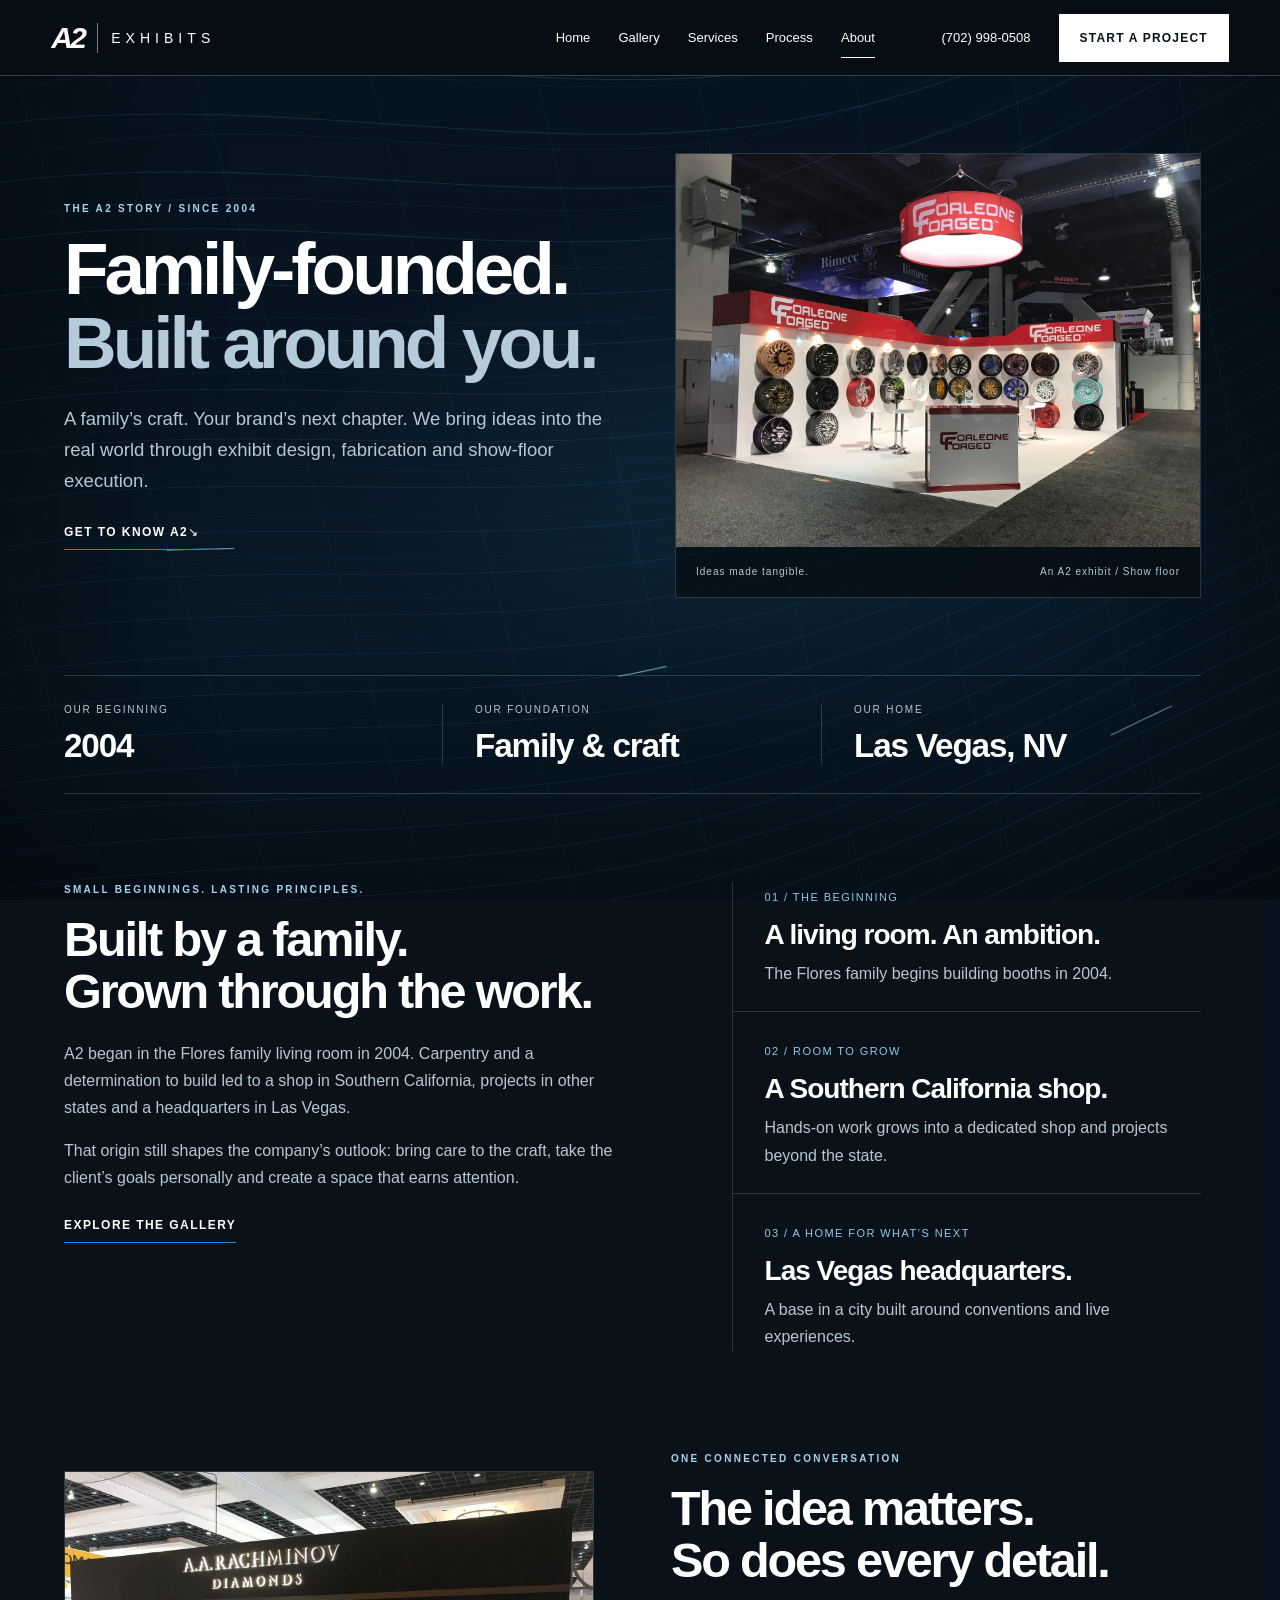
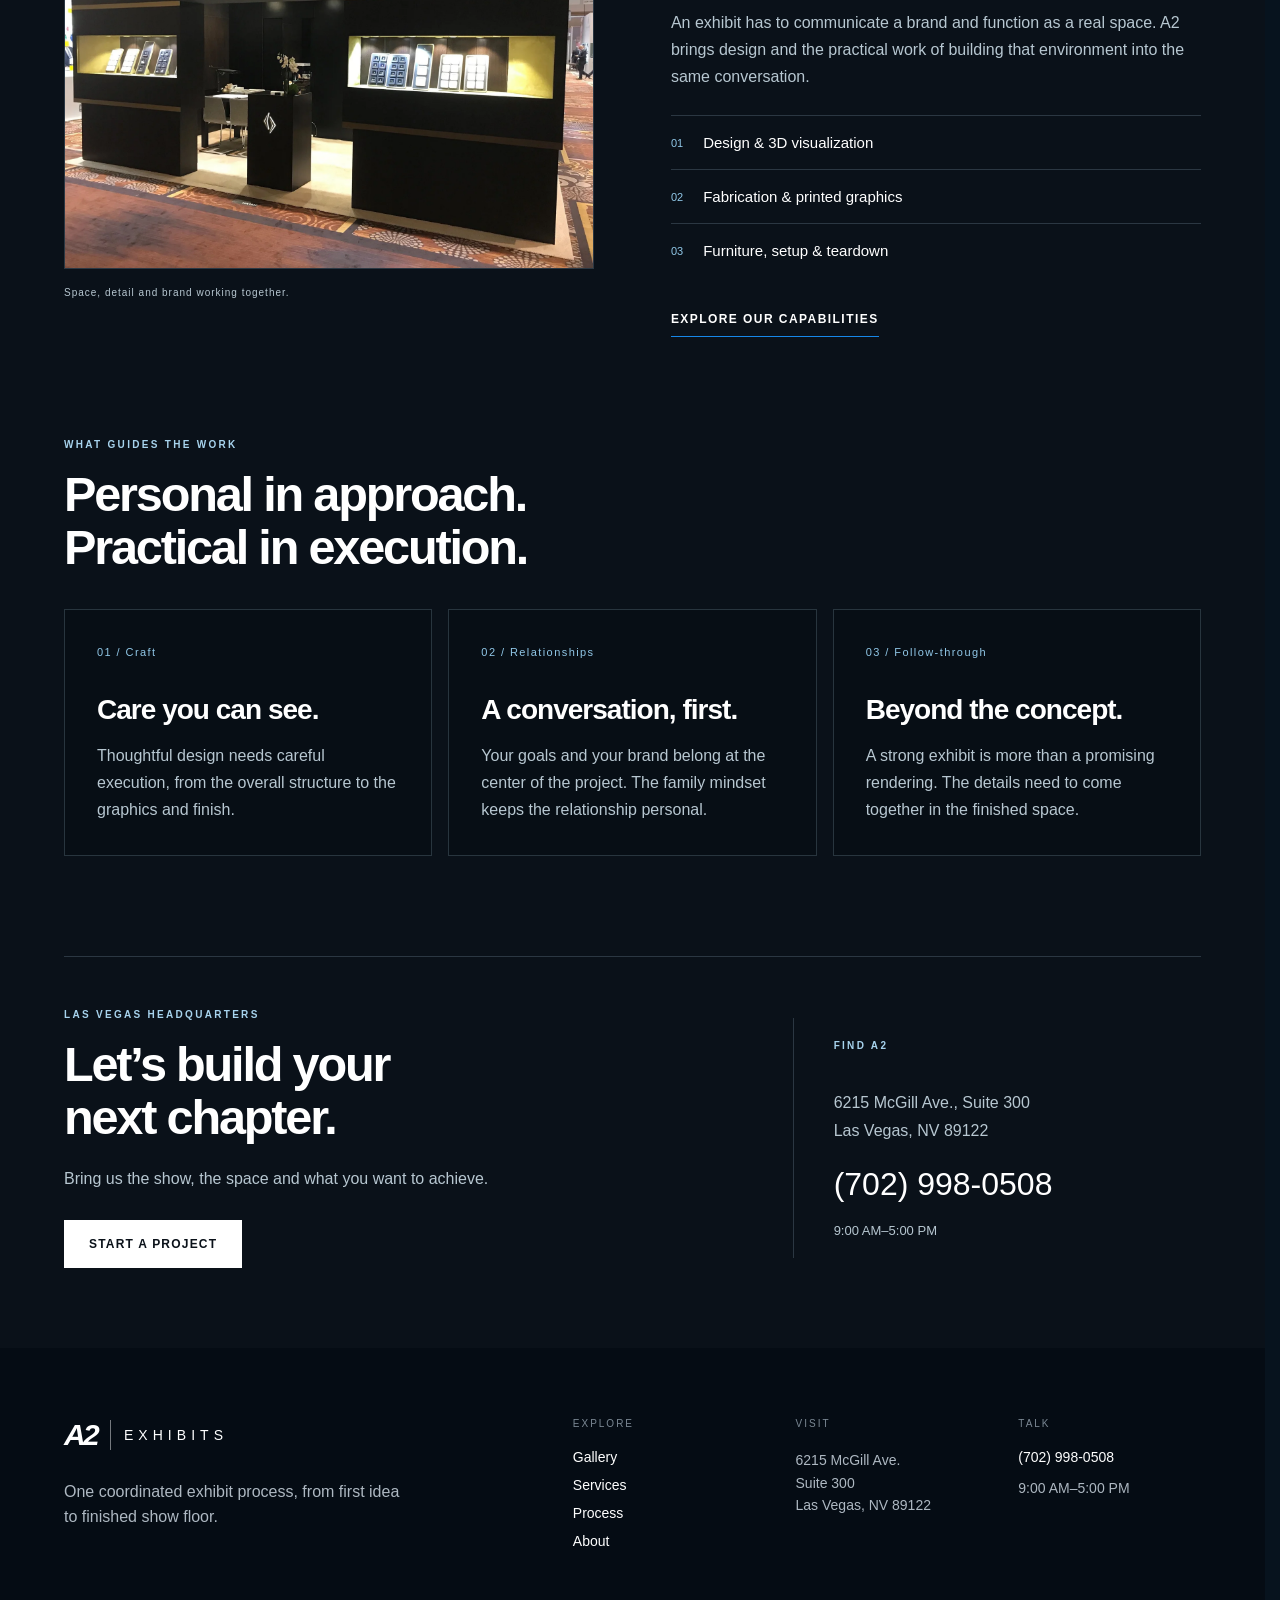
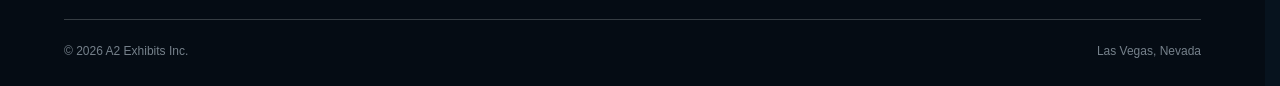
==== commit 135529a7: "Publish the current A2 site with chat, dimension drawings, and the new-client form." ====
--- a/about.html
+++ b/about.html
@@ -1,3 +1,18 @@
-<!doctype html><html lang="en"><head><meta charset="UTF-8"/><meta name="viewport" content="width=device-width,initial-scale=1"/><meta name="description" content="A2 Exhibits is a family-founded trade show exhibit company established in 2004 and headquartered in Las Vegas."/><meta name="theme-color" content="#071018"/><title>About | A2 Exhibits</title>  <script type="module" crossorigin src="./assets/main-TRysPRnf.js"></script>
+<!doctype html><html lang="en"><head><meta charset="UTF-8"/><meta name="viewport" content="width=device-width,initial-scale=1"/><meta name="description" content="A2 Exhibits is a family-founded trade show exhibit company established in 2004 and headquartered in Las Vegas."/><meta name="theme-color" content="#071018"/><title>About | A2 Exhibits</title>  <script type="module" crossorigin src="./assets/main-BHAVcWse.js"></script>
   <link rel="stylesheet" crossorigin href="./assets/main-COC-IP4l.css">
-</head><body data-page="about"><div id="root"></div></body></html>
+</head><body data-page="about"><div id="root"></div>
+<!-- Brevo Conversations {literal} -->
+<script>
+    (function(d, w, c) {
+        w.BrevoConversationsID = '6ab4369746594be7730a5f82';
+        w[c] = w[c] || function() {
+            (w[c].q = w[c].q || []).push(arguments);
+        };
+        var s = d.createElement('script');
+        s.async = true;
+        s.src = 'https://conversations-widget.brevo.com/brevo-conversations.js';
+        if (d.head) d.head.appendChild(s);
+    })(document, window, 'BrevoConversations');
+</script>
+<!-- /Brevo Conversations {/literal} -->
+</body></html>
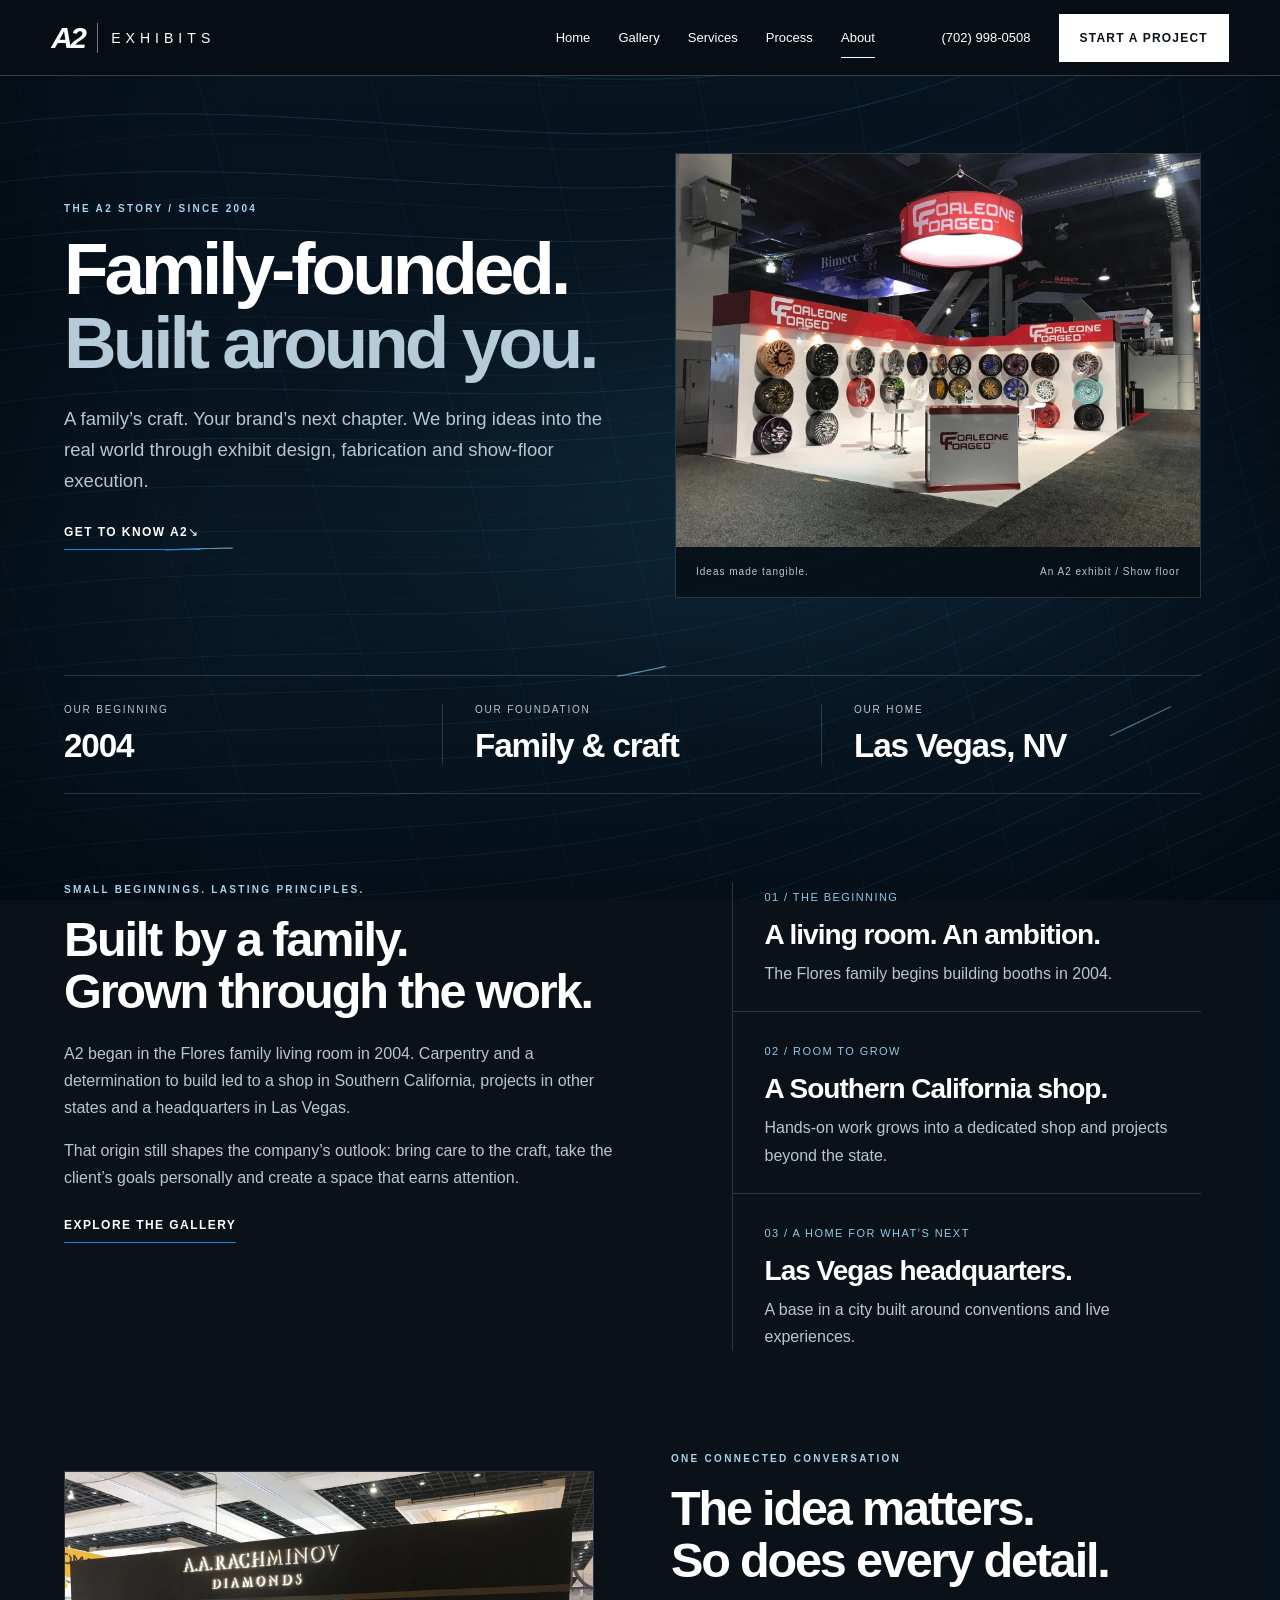
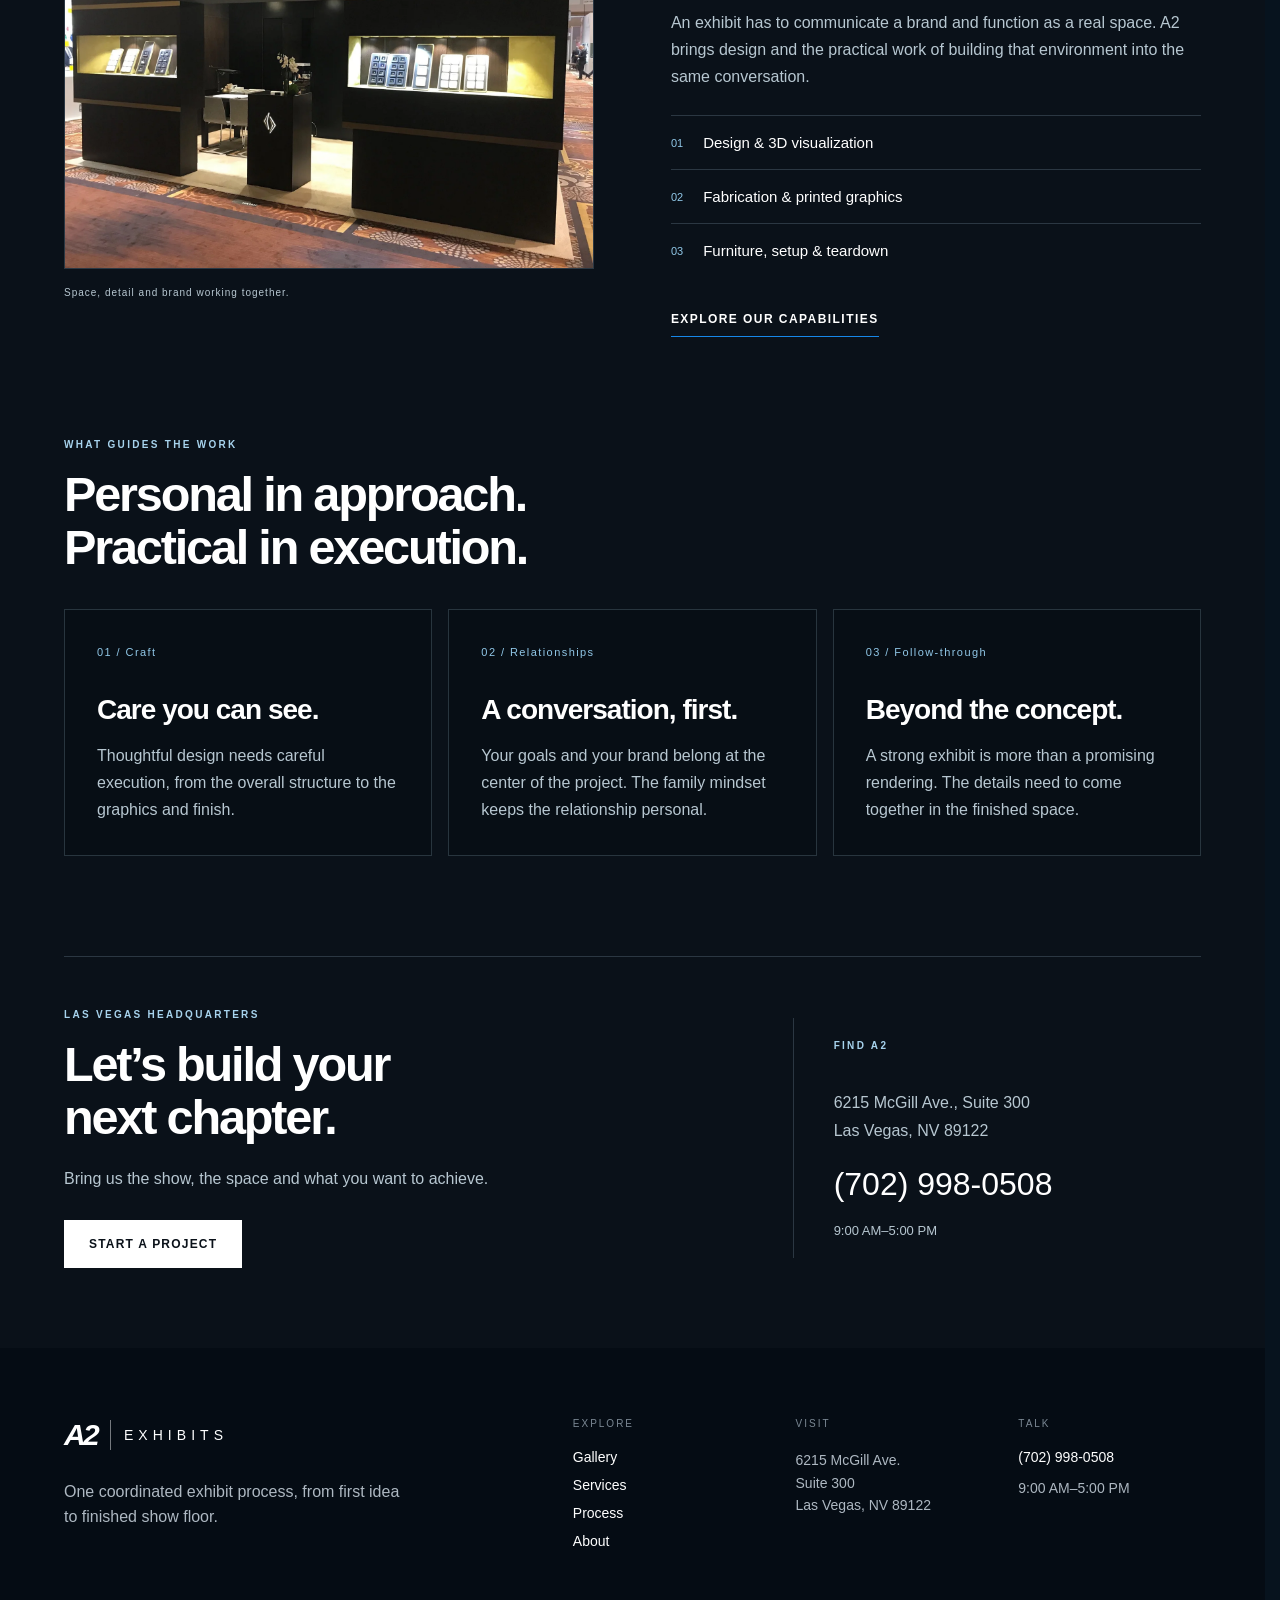
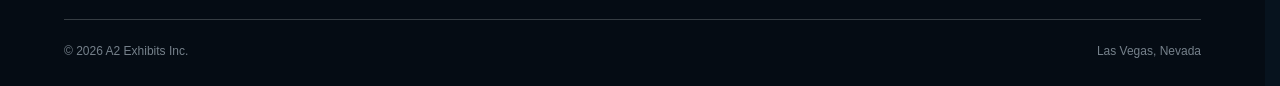
==== commit 24dd7a25: "Expand project intake and send structured leads to Brevo. Co-authored-by: Cursor <cursoragent@cursor" ====
--- a/about.html
+++ b/about.html
@@ -1,7 +1,6 @@
-<!doctype html><html lang="en"><head><meta charset="UTF-8"/><meta name="viewport" content="width=device-width,initial-scale=1"/><meta name="description" content="A2 Exhibits is a family-founded trade show exhibit company established in 2004 and headquartered in Las Vegas."/><meta name="theme-color" content="#071018"/><title>About | A2 Exhibits</title>  <script type="module" crossorigin src="./assets/main-BHAVcWse.js"></script>
-  <link rel="stylesheet" crossorigin href="./assets/main-COC-IP4l.css">
-</head><body data-page="about"><div id="root"></div>
-<!-- Brevo Conversations {literal} -->
+<!doctype html><html lang="en"><head><meta charset="UTF-8"/><meta name="viewport" content="width=device-width,initial-scale=1"/><meta name="description" content="A2 Exhibits is a family-founded trade show exhibit company established in 2004 and headquartered in Las Vegas."/><meta name="theme-color" content="#071018"/><title>About | A2 Exhibits</title>  <script type="module" crossorigin src="./assets/main-DVkPFpyv.js"></script>
+  <link rel="stylesheet" crossorigin href="./assets/main-DyNhfDMT.css">
+</head><body data-page="about"><div id="root"></div><!-- Brevo Conversations {literal} -->
 <script>
     (function(d, w, c) {
         w.BrevoConversationsID = '6ab4369746594be7730a5f82';
--- a/assets/main-DyNhfDMT.css
+++ b/assets/main-DyNhfDMT.css
@@ -0,0 +1 @@
+.editorial-page{color:#fff;--editorial-line:rgba(177,210,228,.2);--editorial-muted:#b7c7d1;--editorial-surface:rgba(7,14,20,.76)}.editorial-width{width:calc(100% - clamp(44px,10vw,160px));max-width:1500px;margin-inline:auto;min-width:0}.editorial-page p{color:var(--editorial-muted);font-size:16px;line-height:1.7}.editorial-page .eyebrow{color:#a7d3ed;font-size:10px;line-height:1.5;letter-spacing:.23em}.editorial-page h1{font-size:clamp(52px,5.7vw,94px);line-height:1.02;letter-spacing:-.055em}.editorial-page h1 span{color:#b5cbd9}.editorial-page h2{font-size:clamp(34px,3.8vw,60px);line-height:1.08;letter-spacing:-.045em}.editorial-page h3{font-size:28px;line-height:1.12;letter-spacing:-.035em}.editorial-page .editorial-lede{font-size:clamp(17px,1.45vw,21px);line-height:1.65;max-width:560px}.editorial-page figure{margin:0;min-width:0}.editorial-page figure img{display:block;width:100%;height:auto;object-fit:cover}.editorial-page figcaption{font-size:10px;letter-spacing:.1em;line-height:1.6;color:#b7c7d1;padding:16px 0}.company-hero{display:grid;grid-template-columns:1.04fr 1fr;align-items:center;gap:clamp(32px,5vw,80px);padding-block:clamp(54px,6vw,96px)}.company-hero-copy{min-width:0}.company-hero-photo{border:1px solid var(--editorial-line);background:var(--editorial-surface)}.company-hero-photo img{aspect-ratio:4/3}.company-hero-photo figcaption{display:flex;justify-content:space-between;gap:20px;padding:17px 20px}.company-facts{display:grid;grid-template-columns:repeat(3,minmax(0,1fr));border-block:1px solid var(--editorial-line);padding-block:28px;margin-block:0 88px}.company-facts>div{padding:0 32px;border-right:1px solid var(--editorial-line)}.company-facts>div:first-child{padding-left:0}.company-facts>div:last-child{border:0}.company-facts dt{font-size:10px;letter-spacing:.18em;text-transform:uppercase;color:var(--editorial-muted);margin-bottom:12px}.company-facts dd{font-size:clamp(24px,2.6vw,40px);font-weight:700;letter-spacing:-.035em;margin:0}.company-story{display:grid;grid-template-columns:1fr .85fr;gap:clamp(40px,9vw,140px);padding-bottom:100px;scroll-margin-top:110px}.company-story>div>p{max-width:610px}.company-milestones{list-style:none;padding:0;margin:0;border-left:1px solid var(--editorial-line)}.company-milestones li{padding:5px 0 24px 32px;margin-bottom:24px;border-bottom:1px solid var(--editorial-line)}.company-milestones li:last-child{margin:0;border:0;padding-bottom:0}.company-milestones span,.editorial-index{font-size:11px;letter-spacing:.13em;color:#91c8e8}.company-milestones h3{margin:14px 0 10px}.company-milestones p{margin-bottom:0}.company-capabilities{display:grid;grid-template-columns:1fr 1fr;gap:clamp(36px,6vw,90px);align-items:center;margin-bottom:100px}.company-capabilities figure img{aspect-ratio:4/3;border:1px solid var(--editorial-line)}.capability-lines{list-style:none;margin:25px 0;padding:0}.capability-lines li{display:flex;align-items:center;gap:20px;padding:18px 0;border-top:1px solid var(--editorial-line);font-size:15px}.capability-lines span{color:#91c8e8;font-size:11px}.company-principles{margin-bottom:100px}.principle-grid{display:grid;grid-template-columns:repeat(3,minmax(0,1fr));gap:16px;margin-top:36px}.principle-grid article{padding:32px;background:var(--editorial-surface);border:1px solid var(--editorial-line)}.principle-grid h3{margin:34px 0 16px}.principle-grid p{margin:0}.company-contact{display:grid;grid-template-columns:1fr .6fr;gap:48px;align-items:center;border-top:1px solid var(--editorial-line);padding:50px 0 80px}.company-contact .button{margin-top:12px}.company-contact-details{display:flex;flex-direction:column;align-items:flex-start;gap:20px;border-left:1px solid var(--editorial-line);padding:20px 0 20px 40px}.company-contact-details address{color:var(--editorial-muted);line-height:1.8}.company-contact-details>a{font-size:clamp(23px,2.5vw,34px);text-decoration:none}.company-contact-details>span:last-child{font-size:13px;color:var(--editorial-muted)}.process-introduction{display:grid;grid-template-columns:1.2fr 1fr;gap:clamp(36px,7vw,100px);align-items:end;padding-block:80px 55px}.process-introduction h1{margin-bottom:0}.process-introduction>div>p:last-of-type{max-width:500px}.process-overview{display:grid;grid-template-columns:repeat(6,minmax(0,1fr));border:1px solid var(--editorial-line);background:var(--editorial-surface);margin-bottom:90px}.process-overview a{padding:22px;display:grid;grid-template-columns:1fr auto;gap:18px;text-decoration:none;border-right:1px solid var(--editorial-line);transition:background-color .2s}.process-overview a:last-child{border:0}.process-overview a:hover{background:#3683b12b}.process-overview a>span:first-child{grid-column:1/-1;font-size:11px;color:#91c8e8}.process-overview strong{font-size:14px;font-weight:500}.process-overview a>span:last-child{color:#91c8e8}.process-chapter{margin-bottom:88px}.chapter-heading{display:grid;grid-template-columns:1.2fr .8fr;align-items:end;gap:60px;margin-bottom:30px}.chapter-heading h2{margin-bottom:0}.chapter-heading>p{margin:0;max-width:480px}.chapter-body{display:grid;grid-template-columns:.95fr 1.05fr;gap:32px;align-items:start}.chapter-photo{position:sticky;top:104px}.chapter-photo img{aspect-ratio:4/3;border:1px solid var(--editorial-line)}.chapter-stages{display:grid;gap:16px}.journey-stage{padding:30px 34px;background:var(--editorial-surface);border:1px solid var(--editorial-line);scroll-margin-top:100px}.journey-stage-title{display:flex;align-items:baseline;gap:20px}.journey-stage h3{margin-bottom:16px;font-size:32px}.journey-stage p{margin-bottom:15px}.journey-stage .stage-focus{font-size:12px;color:#9db1be;line-height:1.8}.stage-outcome{border-top:1px solid var(--editorial-line);padding-top:16px;display:grid;gap:7px}.stage-outcome span{font-size:9px;text-transform:uppercase;letter-spacing:.15em;color:#91c8e8}.stage-outcome strong{font-size:14px;font-weight:500}.process-ready{border-top:1px solid var(--editorial-line);padding:45px 0 80px}.process-ready ul{padding:0;list-style:none;display:grid;grid-template-columns:repeat(4,minmax(0,1fr));gap:14px;margin:35px 0}.process-ready li{background:var(--editorial-surface);border:1px solid var(--editorial-line);padding:24px;font-size:14px;display:grid;gap:25px}.process-ready li span{font-size:11px;color:#91c8e8}.process-ready-action{display:flex;align-items:center;justify-content:space-between;gap:24px}.process-ready-action p{margin:0}@media(max-width:1100px){.company-hero,.company-capabilities{gap:32px}.company-hero h1{font-size:clamp(46px,5.6vw,66px)}.process-overview a{padding:18px 12px}.process-overview strong{font-size:12px}.chapter-body{grid-template-columns:.8fr 1fr;gap:24px}.journey-stage{padding:24px}.principle-grid article{padding:24px}.company-story{gap:40px}}@media(max-width:760px){.editorial-width{width:calc(100% - 28px)}.editorial-page{text-align:center}.editorial-page h1,.company-hero h1{font-size:clamp(40px,10.5vw,64px)}.editorial-page h2{font-size:clamp(30px,8.3vw,44px)}.editorial-page .editorial-lede{margin-inline:auto}.editorial-page .eyebrow{letter-spacing:.17em}.company-hero{grid-template-columns:1fr;gap:30px;padding-block:48px 32px}.company-hero-copy{padding-inline:8px}.company-hero-photo figcaption{display:block;padding:14px}.company-hero-photo figcaption span{display:block}.company-facts{grid-template-columns:1fr;gap:18px;padding:24px 0;margin-bottom:44px}.company-facts>div,.company-facts>div:first-child{padding:0 0 18px;border:0;border-bottom:1px solid var(--editorial-line)}.company-facts>div:last-child{padding:0}.company-facts dd{font-size:28px}.company-facts dt{margin-bottom:6px}.company-story,.company-capabilities{grid-template-columns:1fr;gap:32px;padding-bottom:0;margin-bottom:52px}.company-story>div{padding:0 10px}.company-milestones{border:0;display:grid;gap:12px}.company-milestones li,.company-milestones li:last-child{margin:0;padding:26px 18px;background:var(--editorial-surface);border:1px solid var(--editorial-line)}.company-capabilities>div{padding:0 10px}.capability-lines li{justify-content:center;gap:12px}.company-principles{margin-bottom:48px}.principle-grid{grid-template-columns:1fr;gap:12px;margin-top:24px}.principle-grid article{padding:26px 18px}.principle-grid h3{margin-top:20px}.company-contact{grid-template-columns:1fr;gap:35px;padding:36px 8px 55px}.company-contact-details{align-items:center;border-left:0;border-top:1px solid var(--editorial-line);padding:28px 0 0;gap:16px}.process-introduction{grid-template-columns:1fr;gap:22px;padding:48px 8px 32px}.process-introduction>div>p:last-of-type{margin-inline:auto}.process-overview{grid-template-columns:repeat(3,minmax(0,1fr));margin-bottom:45px}.process-overview a{padding:18px 10px;gap:12px;border-bottom:1px solid var(--editorial-line)}.process-overview a:nth-child(3n){border-right:0}.process-overview a:nth-child(n+4){border-bottom:0}.process-overview a>span:first-child{text-align:left}.chapter-heading{grid-template-columns:1fr;gap:16px;padding-inline:8px;margin-bottom:24px}.chapter-heading>p{margin-inline:auto}.chapter-body{grid-template-columns:1fr;gap:16px}.chapter-photo{position:static}.chapter-photo figcaption{padding:12px 8px}.process-chapter{margin-bottom:48px}.journey-stage{padding:26px 18px;scroll-margin-top:90px}.journey-stage-title{justify-content:center;gap:12px}.journey-stage h3{font-size:30px}.stage-outcome{justify-items:center}.process-ready{padding:32px 0 55px}.process-ready ul{grid-template-columns:repeat(2,minmax(0,1fr));gap:10px;margin:25px 0}.process-ready li{padding:22px 12px;gap:14px;line-height:1.5}.process-ready-action{flex-direction:column;gap:18px;padding-inline:8px}}.collection-section{max-width:1500px;width:calc(100% - clamp(44px,10vw,160px));margin:0 auto;padding:0 0 70px}.collection-heading{display:flex;align-items:center;justify-content:space-between;gap:24px;padding:22px 0;border-top:1px solid rgba(177,210,228,.2);color:#b7c7d1}.collection-heading>span{font-size:11px;letter-spacing:.14em;text-transform:uppercase}.collection-heading p{font-size:14px;margin:0}.collection-grid{display:grid;grid-template-columns:repeat(3,minmax(0,1fr));gap:22px}.collection-photo{display:block;min-width:0;padding:0;border:1px solid rgba(177,210,228,.2);background:#070e14b3;color:#fff;text-align:left;cursor:zoom-in;overflow:hidden}.collection-photo img{display:block;width:100%;height:auto;aspect-ratio:4/3;object-fit:contain;transition:filter .2s}.collection-photo:hover img{filter:brightness(1.1)}.collection-photo:focus-visible{outline:2px solid #91c8e8;outline-offset:5px}.collection-caption{display:flex;justify-content:space-between;align-items:center;gap:12px;padding:18px;font-size:13px}.collection-caption>span:last-child{font-size:11px;color:#91c8e8;white-space:nowrap}.gallery-viewer{position:fixed;top:0;right:0;bottom:0;left:0;width:min(1300px,94vw);max-width:94vw;max-height:94dvh;padding:22px;border:1px solid rgba(177,210,228,.3);background:#071018;color:#fff;margin:auto;overflow:auto}.gallery-viewer::backdrop{background:#00050af0}.gallery-viewer-content{width:100%}.gallery-viewer-top{display:flex;align-items:center;justify-content:space-between;gap:18px;margin-bottom:18px;font-size:14px}.gallery-viewer button{border:1px solid rgba(177,210,228,.3);background:transparent;color:#fff;padding:12px 16px;font:inherit;cursor:pointer;min-height:44px;white-space:nowrap}.gallery-viewer button:hover{background:#91c8e824}.gallery-viewer button:focus-visible{outline:2px solid #91c8e8;outline-offset:3px}.gallery-viewer-content>img{display:block;max-width:100%;width:auto;max-height:70dvh;height:auto;margin:auto;object-fit:contain}.gallery-viewer-controls{display:flex;justify-content:space-between;align-items:center;gap:20px;margin-top:18px}.gallery-viewer-controls p{font-size:13px;color:#b7c7d1;text-align:center;margin:0}@media(max-width:1050px){.collection-grid{grid-template-columns:repeat(2,minmax(0,1fr));gap:16px}}@media(max-width:760px){.collection-section{width:calc(100% - 28px);padding-bottom:40px}.collection-heading{flex-direction:column;gap:10px;text-align:center}.collection-grid{grid-template-columns:1fr;gap:20px}.collection-caption{padding:16px}.gallery-viewer{padding:14px;max-width:96vw;width:96vw}.gallery-viewer-top{font-size:12px}.gallery-viewer-controls{flex-wrap:wrap;gap:12px}.gallery-viewer-controls p{order:3;flex-basis:100%}.gallery-viewer-content>img{max-height:65dvh}}@media(prefers-reduced-motion:reduce){.collection-photo img{transition:none}}.site-atmosphere{position:fixed;top:0;right:0;bottom:0;left:0;z-index:0;overflow:hidden;pointer-events:none;background:#07131e;contain:strict;view-transition-name:site-atmosphere}.site-atmosphere:before{content:"";position:absolute;top:0;right:0;bottom:0;left:0;z-index:1;background:radial-gradient(ellipse at 58% 52%,rgba(34,108,151,.15),transparent 42%),linear-gradient(180deg,rgba(3,11,18,.26),transparent 32%,rgba(20,74,105,.07) 62%,rgba(2,8,14,.34));mix-blend-mode:screen}.site-atmosphere:after{content:"";position:absolute;top:0;right:0;bottom:0;left:0;z-index:2;background:linear-gradient(90deg,rgba(2,8,13,.3),transparent 18%,transparent 82%,rgba(2,8,13,.25)),linear-gradient(0deg,rgba(2,7,12,.34),transparent 28%);box-shadow:inset 0 0 140px #0000003d}.wave-position-wrapper{position:absolute;top:-24px;bottom:-24px;left:-24px;width:calc(124vw + 48px);z-index:0;transform:translate3d(calc(var(--wave-page-index,0) * -6vw),0,0);will-change:transform;contain:layout paint}.spatial-lattice{position:relative;z-index:0;display:block;width:100%;height:100%;opacity:.95}html.motion-paused .wave-position-wrapper{transition:none}.motion-toggle{position:fixed;right:18px;bottom:16px;z-index:55;border:1px solid rgba(143,198,225,.32);padding:10px 14px;min-height:40px;background:#06111beb;color:#c4dbe7;font-size:10px;letter-spacing:.14em;text-transform:uppercase;cursor:pointer;-webkit-backdrop-filter:blur(8px);backdrop-filter:blur(8px)}.motion-toggle:hover{border-color:#93cce8;color:#fff}@media(max-width:760px){.motion-toggle{right:12px;bottom:10px;padding:8px 10px;font-size:9px}}:root{--ink:#0a1119;--ink2:#101923;--blue:#075aa8;--bright:#1787e8;--paper:#f4f2ed;--paper2:#e7e5df;--white:#fff;--muted:#aeb8c2;--muted-dark:#5f6871;--line:rgba(255,255,255,.2);--line-dark:rgba(10,17,25,.2);--container:1500px;--header-height:76px;font-family:Arial,Helvetica,sans-serif;color:var(--ink);background:var(--paper);font-synthesis:none;text-rendering:optimizeLegibility}*{box-sizing:border-box}html{scroll-behavior:smooth;scrollbar-gutter:stable}body{margin:0;min-width:0;min-height:100vh;background:var(--ink);-webkit-font-smoothing:antialiased}img{display:block;max-width:100%}a{color:inherit}button,input,select,textarea{font:inherit}button,a{-webkit-tap-highlight-color:transparent}address{font-style:normal}:focus-visible{outline:3px solid var(--bright);outline-offset:4px}.sr-only{position:absolute;width:1px;height:1px;padding:0;margin:-1px;overflow:hidden;clip:rect(0,0,0,0);white-space:nowrap;border:0}.site-header{height:var(--header-height);min-height:var(--header-height);background:#070e15f5;color:#fff;display:flex;align-items:center;justify-content:space-between;gap:32px;padding:0 clamp(22px,4vw,72px);position:fixed;inset:0 0 auto;z-index:50;border-bottom:1px solid var(--line);-webkit-backdrop-filter:blur(18px);backdrop-filter:blur(18px)}.wordmark{display:inline-flex;align-items:center;gap:13px;text-decoration:none;flex:none}.wordmark-a2{font-size:30px;font-weight:900;letter-spacing:-.09em;font-style:italic}.wordmark-divider{width:1px;height:30px;background:currentColor;opacity:.45}.wordmark-name{font-size:14px;letter-spacing:.36em}.site-nav{display:flex;align-items:center;gap:clamp(18px,2.2vw,38px);font-size:13px}.site-nav>a{text-decoration:none;padding-block:12px;white-space:nowrap}.site-nav>a:not(.button){border-bottom:1px solid transparent}.site-nav>a[aria-current=page],.site-nav>a:not(.button):hover{border-color:currentColor}.site-nav .nav-phone{margin-left:clamp(0px,3vw,48px)}.site-nav .nav-cta{padding:14px 20px}.menu-toggle{display:none;color:#fff;background:transparent;border:1px solid var(--line);text-transform:uppercase;letter-spacing:.18em;font-size:11px;padding:12px 14px}.button{display:inline-flex;align-items:center;justify-content:center;min-height:48px;padding:14px 24px;border:1px solid transparent;text-decoration:none;text-transform:uppercase;letter-spacing:.1em;font-weight:800;font-size:12px;cursor:pointer;transition:background .2s,color .2s,border-color .2s,transform .2s}.button:hover{transform:translateY(-2px)}.button-light{color:var(--ink);background:var(--white);border-color:var(--white)}.button-light:hover{background:var(--bright);color:#fff;border-color:var(--bright)}.button-dark{color:#fff;background:var(--ink);border-color:var(--ink)}.button-dark:hover{background:var(--blue);border-color:var(--blue)}.text-link{display:inline-flex;padding:10px 0;color:#fff;text-decoration:none;font-size:12px;font-weight:800;text-transform:uppercase;letter-spacing:.12em;border-bottom:1px solid var(--bright)}.dark-link{color:var(--ink)}.button-row{display:flex;align-items:center;flex-wrap:wrap;gap:24px;margin-top:28px}.eyebrow{margin:0 0 16px;font-size:11px;font-weight:800;line-height:1.2;letter-spacing:.32em;text-transform:uppercase}h1,h2,h3,p{margin-top:0}h1,h2,h3{text-wrap:balance}h1{font-size:clamp(52px,5.2vw,88px);line-height:.91;letter-spacing:-.065em;margin-bottom:24px}h2{font-size:clamp(38px,4.6vw,72px);line-height:.98;letter-spacing:-.055em;margin-bottom:22px}h3{font-size:22px;line-height:1.05;letter-spacing:-.03em}p{line-height:1.55}.home-hero{min-height:760px;display:grid;grid-template-columns:minmax(0,1fr) minmax(0,1.08fr);color:#fff;background:#052748;position:relative;overflow:hidden}.hero-plan{position:absolute;top:0;right:42%;bottom:0;left:0;background:none center/cover no-repeat;opacity:.52;mix-blend-mode:screen}.hero-copy{padding:clamp(96px,7.5vw,138px) clamp(28px,5vw,80px) 70px;position:relative;z-index:2;align-self:start}.hero-copy h1{max-width:760px}.hero-lede{max-width:680px;font-size:clamp(17px,1.35vw,22px);color:#e2ebf2}.microcopy{margin-top:22px;color:#c0d1df;font-size:14px}.hero-photo{min-height:760px;position:relative;overflow:hidden;clip-path:polygon(13% 0,100% 0,100% 100%,0 100%);background:var(--ink)}.hero-photo:after{content:"";position:absolute;top:0;right:0;bottom:0;left:0;background:#010c152e;pointer-events:none}.hero-photo img{width:100%;height:100%;object-fit:cover;object-position:48% center}.photo-proof{position:absolute;right:28px;bottom:28px;z-index:2;padding:10px 12px;background:#070e15db;color:#fff;font-size:10px;text-transform:uppercase;letter-spacing:.22em}.compare-section{color:#fff;background:#0b131c;padding:clamp(72px,8vw,128px) clamp(22px,5vw,80px)}.compare-heading-row{max-width:var(--container);margin:0 auto 38px;display:grid;grid-template-columns:minmax(0,1.2fr) minmax(280px,.6fr);align-items:end;gap:48px}.compare-heading-row h2{margin-bottom:0}.compare-heading-row>p{color:var(--muted);max-width:470px;margin:0 0 4px}.compare-layout{max-width:var(--container);margin:0 auto;display:grid;grid-template-columns:minmax(0,3fr) minmax(260px,.75fr);gap:42px;align-items:stretch}.compare-frame{min-height:550px;position:relative;overflow:hidden;border:1px solid rgba(255,255,255,.38);background:#051f38}.compare-frame img{position:absolute;top:0;right:0;bottom:0;left:0;width:100%;height:100%;object-fit:cover}.compare-base{object-position:center;filter:contrast(1.05) brightness(.8)}.compare-reveal{position:absolute;inset:0 0 0 var(--position);overflow:hidden}.compare-reveal img{width:calc(100%*100/(100 - var(--position)));max-width:none;left:auto;right:0;object-position:center}.compare-divider{position:absolute;top:0;bottom:0;left:var(--position);width:2px;background:#fff;transform:translate(-1px);box-shadow:0 0 20px #00000073}.compare-divider:after{content:"DRAG";position:absolute;top:50%;left:50%;transform:translate(-50%,-50%);width:56px;height:56px;border-radius:50%;background:#fff;color:var(--ink);display:grid;place-items:center;font-size:9px;letter-spacing:.1em;font-weight:900}.compare-range{position:absolute;top:0;right:0;bottom:0;left:0;width:100%;height:100%;opacity:0;cursor:ew-resize}.compare-label{position:absolute;top:20px;z-index:4;font-size:10px;text-transform:uppercase;letter-spacing:.25em;background:#060d14c7;padding:10px}.compare-label-left{left:20px}.compare-label-right{right:20px}.compare-note{display:flex;flex-direction:column;justify-content:center;border-left:1px solid var(--line);padding-left:38px}.compare-note>span:first-child,.compare-note>strong{font-size:13px;letter-spacing:.25em;text-transform:uppercase}.compare-note>strong{margin:7px 0 28px}.compare-note p{color:var(--muted)}.compare-note .year{margin-top:auto;font-size:clamp(70px,8vw,130px);line-height:.8;font-weight:200;letter-spacing:-.06em;color:#ffffff26}.compare-note small{margin-top:18px;line-height:1.5;text-transform:uppercase;letter-spacing:.2em}.section-light{background:var(--paper);color:var(--ink)}.section-dark{background:var(--ink);color:#fff}.process-preview,.work-preview,.gallery-section,.services-list,.timeline,.story-section,.location-section{padding:clamp(72px,8vw,132px) clamp(22px,5vw,80px)}.section-intro{max-width:var(--container);margin:0 auto 54px}.split-intro{display:grid;grid-template-columns:minmax(0,1.35fr) minmax(280px,.65fr);gap:64px;align-items:end}.split-intro h2{margin-bottom:0}.split-intro>p,.split-intro>div:last-child>p{max-width:500px;color:var(--muted-dark);margin-bottom:12px}.work-preview .split-intro>div:last-child>p{color:var(--muted)}.process-grid{max-width:var(--container);margin:0 auto;display:grid;grid-template-columns:repeat(6,1fr);border-top:1px solid var(--line-dark)}.process-step{padding:30px 24px 12px 0;min-height:230px;position:relative;border-right:1px solid var(--line-dark)}.process-step:not(:first-child){padding-left:24px}.process-step:last-child{border-right:0}.process-step>span{display:inline-grid;width:38px;height:38px;place-items:center;border:1px solid currentColor;border-radius:50%;font-size:11px}.process-step h3{margin:28px 0 12px}.process-step p{color:var(--muted-dark);font-size:14px;margin-bottom:0}.trust-strip{max-width:var(--container);margin:56px auto 0;display:grid;grid-template-columns:repeat(3,1fr);background:var(--ink2);color:#fff}.trust-strip>div{padding:28px clamp(20px,3vw,48px);border-right:1px solid var(--line);display:flex;flex-direction:column;gap:8px}.trust-strip>div:last-child{border-right:0}.trust-strip span{color:var(--muted);font-size:11px;text-transform:uppercase;letter-spacing:.2em}.trust-strip strong{font-size:20px}.preview-grid{max-width:var(--container);margin:0 auto;display:grid;grid-template-columns:1.35fr .85fr;grid-template-rows:repeat(2,minmax(260px,360px));gap:12px}.project-card{margin:0;position:relative;overflow:hidden;background:var(--ink2)}.project-card:first-child{grid-row:1/span 2}.project-card img{width:100%;height:100%;object-fit:cover;transition:transform .5s}.project-card:hover img{transform:scale(1.025)}.project-card figcaption,.gallery-item figcaption{position:absolute;inset:auto 0 0;display:flex;justify-content:space-between;gap:16px;padding:18px 20px;background:#05090de0;color:#fff;font-size:10px;text-transform:uppercase;letter-spacing:.2em}.conversion-band{min-height:520px;display:grid;place-content:center;justify-items:center;text-align:center;padding:72px 22px;color:#fff;background:#073c70 none center/cover no-repeat;position:relative;isolation:isolate}.conversion-band:before{content:"";position:absolute;top:0;right:0;bottom:0;left:0;background:#02121fc7;z-index:-1}.conversion-band h2{max-width:900px}.conversion-band p:not(.eyebrow){max-width:620px;color:#d3e0ea;font-size:18px}.conversion-band .button{margin-top:18px}.interior-hero{min-height:540px;color:#fff;display:grid;place-items:center;text-align:center;position:relative;overflow:hidden;background:#052e52;padding:90px 22px}.interior-plan{position:absolute;top:0;right:0;bottom:0;left:0;background:none center/cover no-repeat;opacity:.42}.interior-hero:after{content:"";position:absolute;top:0;right:0;bottom:0;left:0;background:#020c1580}.interior-copy{max-width:1100px;position:relative;z-index:2}.interior-copy h1{font-size:clamp(54px,7vw,112px)}.interior-copy>p:last-of-type{max-width:760px;margin:0 auto;font-size:clamp(17px,1.5vw,22px);color:#e0e9f0}.gallery-grid{max-width:var(--container);margin:0 auto;display:grid;grid-template-columns:repeat(12,1fr);gap:14px}.gallery-item{margin:0;position:relative;overflow:hidden;min-height:380px;background:var(--ink2)}.gallery-item img{width:100%;height:100%;object-fit:cover;transition:transform .5s}.gallery-item:hover img{transform:scale(1.02)}.gallery-item-1,.gallery-item-4{grid-column:span 7}.gallery-item-2,.gallery-item-3{grid-column:span 5}.gallery-item-5,.gallery-item-6{grid-column:span 6}.quiet-note{padding:clamp(80px,10vw,150px) clamp(22px,10vw,180px)}.quiet-note h2{max-width:1050px}.quiet-note>p:last-child{max-width:680px;color:var(--muted);font-size:18px}.services-list{display:grid;gap:0}.service-row{max-width:var(--container);width:100%;margin:0 auto;padding:42px 0;display:grid;grid-template-columns:90px minmax(260px,1fr) minmax(280px,.8fr);gap:34px;align-items:start;border-top:1px solid var(--line-dark)}.service-row:last-child{border-bottom:1px solid var(--line-dark)}.service-row>span{color:var(--blue);font-size:13px;letter-spacing:.18em}.service-row h2{font-size:clamp(32px,4vw,58px);margin:0}.service-row p{margin:4px 0 0;color:var(--muted-dark);max-width:520px}.service-feature{display:grid;grid-template-columns:1.15fr .85fr;min-height:700px}.feature-photo{min-height:650px}.feature-photo img{width:100%;height:100%;object-fit:cover}.feature-copy{align-self:center;padding:clamp(60px,8vw,130px)}.feature-copy p:not(.eyebrow){color:var(--muted);font-size:18px}.feature-copy .button{margin-top:24px}.timeline{display:grid;gap:0}.timeline-row{max-width:var(--container);width:100%;margin:0 auto;padding:56px 0;display:grid;grid-template-columns:90px minmax(300px,.8fr) minmax(360px,1.15fr);gap:42px;align-items:center;border-top:1px solid var(--line-dark)}.timeline-number{font-size:38px;color:var(--blue);font-weight:800}.timeline-row h2{font-size:clamp(42px,5vw,78px);margin-bottom:18px}.timeline-row>div p:last-child{color:var(--muted-dark);max-width:560px}.timeline-row img{width:100%;aspect-ratio:16/9;object-fit:cover}.story-section{display:grid;grid-template-columns:minmax(240px,.65fr) minmax(0,1.35fr);gap:clamp(48px,10vw,170px);align-items:start}.story-index{position:sticky;top:130px;display:flex;flex-direction:column}.story-index>span{font-size:clamp(96px,14vw,220px);line-height:.8;letter-spacing:-.08em;color:var(--paper2);font-weight:800}.story-index small{margin-top:24px;text-transform:uppercase;letter-spacing:.2em}.story-copy{max-width:820px}.story-copy>p:not(.eyebrow){font-size:clamp(18px,1.5vw,23px);color:var(--muted-dark)}.about-values{display:grid;grid-template-columns:repeat(3,1fr);padding:0 clamp(22px,5vw,80px)}.about-values article{padding:clamp(55px,7vw,110px) clamp(20px,4vw,64px);border-right:1px solid var(--line)}.about-values article:last-child{border-right:0}.about-values span{color:var(--bright);letter-spacing:.2em}.about-values h3{font-size:42px;margin:60px 0 18px}.about-values p{color:var(--muted)}.location-section{display:flex;justify-content:space-between;gap:48px;align-items:end}.location-section h2{margin-bottom:18px}.location-section>div:first-child>p:last-child{color:var(--muted-dark);font-size:18px}.location-actions{display:flex;align-items:center;flex-wrap:wrap;gap:28px}.inquiry-layout{display:grid;grid-template-columns:minmax(0,1.45fr) minmax(300px,.55fr);gap:clamp(44px,8vw,120px);padding:clamp(72px,8vw,132px) clamp(22px,6vw,96px)}.project-form{max-width:950px}.form-heading{display:grid;grid-template-columns:64px 1fr;gap:20px;align-items:start;margin:12px 0 32px;padding-top:26px;border-top:1px solid var(--line-dark)}.form-heading>span{color:var(--blue);font-size:13px;letter-spacing:.18em}.form-heading h2{font-size:clamp(32px,4vw,58px)}.field-grid{display:grid;grid-template-columns:repeat(2,1fr);gap:22px;margin-bottom:66px}.field-wide{grid-column:1/-1}.project-form label>span,.project-form legend{display:block;margin-bottom:10px;font-size:11px;font-weight:800;letter-spacing:.15em;text-transform:uppercase}.project-form input:not([type=checkbox]),.project-form select,.project-form textarea{width:100%;border:1px solid #b8bdc1;border-radius:0;background:#fff;color:var(--ink);padding:16px 14px;min-height:52px}.project-form textarea{resize:vertical}.project-form fieldset{border:0;padding:0;margin:0 0 54px}.check-grid{display:grid;grid-template-columns:repeat(2,1fr);border-top:1px solid var(--line-dark)}.check-grid label{display:flex;align-items:center;gap:12px;padding:18px 8px;border-bottom:1px solid var(--line-dark);cursor:pointer}.check-grid label>span{margin:0}.check-grid input{width:22px;height:22px;accent-color:var(--blue)}.message-field{display:block;margin-bottom:26px}.consent-field{display:flex;align-items:flex-start;gap:12px;margin:0 0 22px;cursor:pointer}.project-form label.consent-field>span{margin:0;letter-spacing:.04em;text-transform:none;font-size:14px;font-weight:600}.consent-field input{width:22px;height:22px;margin-top:1px;accent-color:var(--blue);flex:none}.submit-button{width:100%}.form-disclosure{color:var(--muted-dark);font-size:13px;margin-top:16px}.contact-panel{background:var(--ink);color:#fff;padding:clamp(34px,5vw,70px);align-self:start;position:sticky;top:112px}.contact-panel h2{font-size:48px}.contact-phone{display:inline-block;color:#fff;font-size:clamp(28px,3vw,44px);font-weight:800;margin:12px 0 36px;text-decoration-thickness:1px;text-underline-offset:7px}.contact-panel address,.contact-panel>span{color:var(--muted);line-height:1.7}.contact-panel>span{display:block;margin-top:24px}.brief-ready{margin-top:48px;padding-top:30px;border-top:1px solid var(--line)}.brief-ready strong{font-size:25px}.brief-ready p{color:var(--muted)}.site-footer{background:#05090d;color:#fff;padding:70px clamp(22px,5vw,80px) 28px}.footer-main{max-width:var(--container);margin:0 auto 70px;display:grid;grid-template-columns:.8fr 1.2fr;gap:90px}.footer-main>div:first-child>p{color:var(--muted);max-width:350px;margin-top:28px}.footer-links{display:grid;grid-template-columns:repeat(3,1fr);gap:40px}.footer-links>div{display:flex;flex-direction:column;gap:12px;font-size:14px}.footer-links a{text-decoration:none}.footer-links a:hover{color:var(--bright)}.footer-links address,.footer-links span:not(.footer-label){color:var(--muted);line-height:1.6}.footer-label{text-transform:uppercase;letter-spacing:.2em;color:#7c8995;font-size:10px;margin-bottom:8px}.footer-bottom{max-width:var(--container);margin:0 auto;border-top:1px solid var(--line);padding-top:24px;display:flex;justify-content:space-between;gap:20px;color:#76818b;font-size:12px}@media(max-width:1100px){:root{--header-height:70px}.site-header{height:var(--header-height);min-height:var(--header-height)}.menu-toggle{display:inline-flex}.site-nav{position:fixed;inset:var(--header-height) 0 auto;padding:30px 24px 36px;background:#071018;flex-direction:column;align-items:stretch;gap:4px;transform:translateY(-130%);opacity:0;visibility:hidden;transition:transform .25s,opacity .25s,visibility .25s;border-bottom:1px solid var(--line)}.site-nav.is-open{transform:translateY(0);opacity:1;visibility:visible}.site-nav>a{padding:15px 4px}.site-nav .nav-phone{margin-left:0}.site-nav .nav-cta{margin-top:12px;text-align:center}.home-hero{grid-template-columns:1fr}.hero-plan{top:0;right:0;bottom:0;left:0;opacity:.32}.hero-copy{min-height:620px;display:flex;flex-direction:column;justify-content:center}.hero-photo{min-height:520px;clip-path:none}.compare-layout{grid-template-columns:1fr}.compare-note{border-left:0;border-top:1px solid var(--line);padding:34px 0 0}.compare-note .year{margin-top:40px}.process-grid{grid-template-columns:repeat(3,1fr)}.process-step:nth-child(3){border-right:0}.process-step:nth-child(n+4){border-top:1px solid var(--line-dark)}.service-feature{grid-template-columns:1fr}.feature-copy{padding:72px 8vw}.timeline-row{grid-template-columns:64px 1fr}.timeline-row img{grid-column:2}.inquiry-layout{grid-template-columns:1fr}.contact-panel{position:static}}@media(max-width:760px){h1{font-size:clamp(48px,15vw,74px)}h2{font-size:clamp(38px,11vw,58px)}.site-header{padding-inline:20px}.wordmark-a2{font-size:25px}.wordmark-name{font-size:11px}.hero-copy{padding:82px 24px 64px;min-height:600px}.hero-lede{font-size:17px}.hero-photo{min-height:430px}.compare-heading-row,.split-intro{grid-template-columns:1fr;gap:24px}.compare-frame{min-height:420px}.compare-label{top:12px}.compare-label-left{left:12px}.compare-label-right{right:12px}.process-grid{grid-template-columns:1fr;border-top:0}.process-step,.process-step:not(:first-child){min-height:0;padding:28px 0;border-right:0;border-top:1px solid var(--line-dark);display:grid;grid-template-columns:48px 1fr;column-gap:18px}.process-step h3{margin:7px 0 8px}.process-step p{grid-column:2}.trust-strip{grid-template-columns:1fr}.trust-strip>div{border-right:0;border-bottom:1px solid var(--line)}.trust-strip>div:last-child{border-bottom:0}.preview-grid{grid-template-columns:1fr;grid-template-rows:auto}.project-card:first-child{grid-row:auto}.project-card{min-height:320px}.gallery-grid{grid-template-columns:1fr}.gallery-item-1,.gallery-item-2,.gallery-item-3,.gallery-item-4,.gallery-item-5,.gallery-item-6{grid-column:auto}.gallery-item{min-height:320px}.service-row{grid-template-columns:46px 1fr;gap:16px}.service-row p{grid-column:2}.timeline-row{grid-template-columns:48px 1fr;gap:18px}.timeline-row img{grid-column:1/-1}.story-section{grid-template-columns:1fr}.story-index{position:static}.story-index>span{font-size:110px}.about-values{grid-template-columns:1fr}.about-values article{border-right:0;border-bottom:1px solid var(--line)}.about-values article:last-child{border-bottom:0}.about-values h3{margin-top:28px}.location-section{align-items:flex-start;flex-direction:column}.field-grid,.check-grid{grid-template-columns:1fr}.field-wide{grid-column:auto}.footer-main{grid-template-columns:1fr;gap:54px}.footer-links{grid-template-columns:1fr 1fr}.footer-bottom{flex-direction:column}}@media(prefers-reduced-motion:reduce){html{scroll-behavior:auto}*,*:before,*:after{animation-duration:.01ms!important;animation-iteration-count:1!important;transition-duration:.01ms!important}}html{--parallax-x:0;--parallax-y:0;--hero-scroll:0;overflow-x:clip}body{overflow-x:clip}.page-stage{position:relative;z-index:1;min-height:100vh;padding-top:var(--header-height);backface-visibility:hidden;view-transition-name:page-content}.section-light{background:transparent;color:#fff;-webkit-backdrop-filter:none;backdrop-filter:none}.section-light .split-intro>p,.section-light .split-intro>div:last-child>p,.section-light .process-step p,.section-light .service-row p,.section-light .timeline-row>div p:last-child,.section-light .story-copy>p:not(.eyebrow),.location-section>div:first-child>p:last-child,.section-light .form-disclosure{color:#aeb8c2}.section-light .dark-link{color:#fff}.process-grid{background:#0a0a0ac7;border:1px solid rgba(255,255,255,.12);padding:0 24px}.process-step{border-color:#ffffff29}.services-list,.timeline{gap:12px}.service-row,.timeline-row{background:#0a0a0ad1;border:1px solid rgba(255,255,255,.12);padding:clamp(30px,3vw,48px) clamp(22px,3vw,44px)}.service-row:last-child{border-bottom:1px solid rgba(255,255,255,.12)}.story-section,.location-section,.inquiry-layout{margin:clamp(24px,4vw,64px) clamp(22px,5vw,80px);padding:clamp(54px,6vw,96px) clamp(28px,4vw,64px);background:#0a0a0acc;border:1px solid rgba(255,255,255,.12)}.story-index>span{color:#ffffff38}.form-heading,.check-grid,.check-grid label{border-color:#ffffff2e}.section-dark,.compare-section{background:#08111a78;-webkit-backdrop-filter:none;backdrop-filter:none}.interior-hero{background:#051e3042}.interior-plan{display:none}.interior-hero:after{background:#030d1714}.conversion-band{background:#05203559}.conversion-band:before{background:#03101d1a}.site-footer{background:#050c14c7}.story-index>span{color:#acb8bd}.about-values{grid-template-columns:repeat(3,minmax(0,1fr))}.about-values article{min-width:0}.about-values h3{overflow-wrap:anywhere}.home-hero{display:block;position:relative;min-height:800px;background:#09243c;isolation:isolate;overflow:hidden}.hero-scene{position:absolute;top:-2%;right:-2%;bottom:-2%;left:-2%;overflow:hidden;z-index:0;transform:translate3d(calc(var(--parallax-x) * -11px),calc(var(--parallax-y) * -8px - var(--hero-scroll) * 20px),0) scale(1.025);will-change:transform}.hero-scene img{position:absolute;top:0;right:0;bottom:0;left:0;width:100%;height:100%;max-width:none;object-fit:cover;object-position:50% 53%;-webkit-user-select:none;user-select:none;pointer-events:none}.hero-blueprint-image{filter:none}.hero-built-layer{position:absolute;top:0;right:0;bottom:0;left:0;clip-path:inset(0 0 0 var(--hero-split));transition:clip-path .42s cubic-bezier(.22,1,.36,1)}.home-hero.is-dragging .hero-built-layer,.home-hero.is-dragging .hero-seam{transition:none}.hero-seam{position:absolute;top:0;bottom:0;left:var(--hero-split);width:1px;background:#bcebffad;box-shadow:0 0 14px #7ed3ff59;transition:left .42s cubic-bezier(.22,1,.36,1)}.hero-shade{position:absolute;top:0;right:0;bottom:0;left:0;z-index:1;pointer-events:none;background:linear-gradient(90deg,#031323de,#041424b8 30%,#03121f14 66%),linear-gradient(0deg,rgba(2,12,22,.42),transparent 35%)}.hero-copy{position:relative;z-index:2;width:54%;max-width:870px;display:block;min-height:0;padding:clamp(115px,10vw,160px) clamp(28px,5vw,80px) 180px}.hero-copy h1{font-size:clamp(54px,5.4vw,88px)}.hero-copy .hero-lede{max-width:550px;font-size:clamp(17px,1.35vw,22px);color:#e3edf4}.hero-reveal-controls{position:absolute;bottom:32px;right:4vw;z-index:3;width:440px;max-width:calc(100% - 48px);padding:20px 24px 17px;background:#04111de6;border:1px solid rgba(158,205,234,.33);-webkit-backdrop-filter:blur(12px);backdrop-filter:blur(12px);color:#fff}.hero-reveal-title{display:flex;justify-content:space-between;gap:20px;margin-bottom:17px}.hero-reveal-title>span{font-size:11px;line-height:1.5;color:#d4e6f0;max-width:200px}.hero-reveal-title small{font-size:9px;letter-spacing:.12em;line-height:1.6;text-transform:uppercase;color:#92b3c8;text-align:right}.hero-reveal-track{display:flex;align-items:center;gap:14px}.hero-reveal-track button{border:0;background:transparent;color:#e4f4ff;font-size:10px;font-weight:700;letter-spacing:.08em;text-transform:uppercase;padding:7px 0;cursor:pointer;white-space:nowrap}.hero-reveal-track button[aria-pressed=true]{color:#79cafa}.hero-reveal-track input{width:100%;min-width:36px;accent-color:#a3d9f8;height:26px;cursor:ew-resize;touch-action:pan-y}.hero-reveal-caption{font-size:10px;color:#90afc4;margin:8px 0 0}.compare-frame{cursor:ew-resize;touch-action:pan-y;-webkit-user-select:none;user-select:none;isolation:isolate;aspect-ratio:4/3;min-height:0}.compare-frame:focus-within{outline:3px solid #77caff;outline-offset:5px}.compare-reveal{top:0;right:0;bottom:0;left:0;clip-path:inset(0 0 0 var(--position));transition:clip-path .7s cubic-bezier(.22,1,.36,1)}.compare-reveal img{width:100%;max-width:100%;left:0;right:auto;object-position:center}.compare-divider{z-index:3;transition:left .7s cubic-bezier(.22,1,.36,1)}.compare-frame.is-dragging .compare-reveal,.compare-frame.is-dragging .compare-divider{transition:none}.compare-range{z-index:5;pointer-events:none;touch-action:pan-y}.compare-actions{display:flex;gap:8px;flex-wrap:wrap;margin:22px 0 30px}.compare-actions button{-webkit-appearance:none;-moz-appearance:none;appearance:none;border:1px solid rgba(255,255,255,.35);background:#04131e99;color:#fff;padding:13px 14px;text-transform:uppercase;letter-spacing:.1em;font-size:10px;font-weight:800;cursor:pointer;transition:background-color .2s,color .2s}.compare-actions button:hover,.compare-actions button:focus-visible{background:#fff;color:var(--ink)}.compare-base{filter:none;animation:none}@keyframes plan-luminance{to{filter:brightness(1.02)}}.project-card,.gallery-item,.feature-photo,.timeline-row img{--tilt-x:0deg;--tilt-y:0deg;--lift:0px;transform:perspective(1200px) translateY(var(--lift)) rotateX(var(--tilt-y)) rotateY(var(--tilt-x));will-change:transform}:root{background:#07131e;scrollbar-color:#607581 #07131e}html.page-travelling{pointer-events:none;scroll-behavior:auto}::view-transition{pointer-events:none}::view-transition-group(root){animation:none;overflow:clip;z-index:-1}::view-transition-image-pair(root){isolation:isolate}::view-transition-old(root),::view-transition-new(root){animation:none;opacity:0}::view-transition-group(page-content){animation:none;overflow:clip;z-index:1}::view-transition-image-pair(page-content){isolation:isolate}::view-transition-old(page-content),::view-transition-new(page-content){mix-blend-mode:normal;opacity:1;animation-duration:.76s;animation-timing-function:cubic-bezier(.65,0,.25,1);animation-fill-mode:both}::view-transition-old(page-content){animation-name:page-out-forward}::view-transition-new(page-content){animation-name:page-in-forward}html[data-page-direction=back]::view-transition-old(page-content){animation-name:page-out-back}html[data-page-direction=back]::view-transition-new(page-content){animation-name:page-in-back}@keyframes page-out-forward{0%{transform:translate(0)}to{transform:translate(calc(-1 * var(--page-travel,100vw)))}}@keyframes page-out-back{0%{transform:translate(0)}to{transform:translate(var(--page-travel,100vw))}}@keyframes page-in-forward{0%{transform:translate(var(--page-travel,100vw))}to{transform:translate(0)}}@keyframes page-in-back{0%{transform:translate(calc(-1 * var(--page-travel,100vw)))}to{transform:translate(0)}}::view-transition-group(site-atmosphere){z-index:0;overflow:clip;animation-duration:.76s;animation-timing-function:cubic-bezier(.65,0,.25,1)}::view-transition-image-pair(site-atmosphere){isolation:isolate}::view-transition-old(site-atmosphere),::view-transition-new(site-atmosphere){mix-blend-mode:normal;animation-duration:.76s;animation-timing-function:cubic-bezier(.65,0,.25,1);animation-fill-mode:both}::view-transition-old(site-atmosphere){animation-name:atmosphere-hold}::view-transition-new(site-atmosphere){animation-name:atmosphere-in-forward}html[data-page-direction=back]::view-transition-new(site-atmosphere){animation-name:atmosphere-in-back}@keyframes atmosphere-hold{0%,to{transform:translate(0);opacity:1}}@keyframes atmosphere-in-forward{0%{transform:translate(18px);opacity:0}to{transform:translate(0);opacity:1}}@keyframes atmosphere-in-back{0%{transform:translate(-18px);opacity:0}to{transform:translate(0);opacity:1}}.site-header{view-transition-name:site-header}.site-footer{position:relative;z-index:1;view-transition-name:site-footer}.motion-toggle{view-transition-name:motion-toggle}::view-transition-group(site-header),::view-transition-group(site-footer),::view-transition-group(motion-toggle){z-index:4;animation:none}::view-transition-image-pair(site-header),::view-transition-image-pair(site-footer),::view-transition-image-pair(motion-toggle){isolation:isolate}::view-transition-old(site-header),::view-transition-old(site-footer),::view-transition-old(motion-toggle){mix-blend-mode:normal;animation:stationary-chrome-hold .76s both}::view-transition-new(site-header),::view-transition-new(site-footer),::view-transition-new(motion-toggle){mix-blend-mode:normal;animation:stationary-chrome-hide .76s both}@keyframes stationary-chrome-hold{0%,to{transform:translate(0);opacity:1}}@keyframes stationary-chrome-hide{0%,to{transform:translate(0);opacity:0}}html.motion-paused .hero-scene,html.motion-paused .project-card,html.motion-paused .gallery-item,html.motion-paused .feature-photo,html.motion-paused .timeline-row img{transform:none!important}html.motion-paused .compare-base{animation:none}@media(max-width:1100px)and (min-width:761px){.page-stage{min-height:100vh}.hero-copy{width:68%;padding-bottom:205px}.home-hero{min-height:780px}.hero-reveal-controls{right:28px}.hero-shade{background:linear-gradient(90deg,#031323e6,#03132380 55%,#03132314)}}@media(max-width:760px){.page-stage{min-height:100vh}.home-hero{display:flex;flex-direction:column;min-height:0;background:#05192a73}.hero-copy{width:100%;padding:74px 24px 42px;order:0;max-width:none}.hero-copy h1{font-size:clamp(48px,12.8vw,74px)}.hero-copy .microcopy{margin-bottom:0}.hero-scene{position:relative;inset:auto;order:1;width:100%;aspect-ratio:4/3;transform:none;flex:none}.hero-scene img{object-fit:cover;object-position:center}.hero-shade{display:none}.hero-reveal-controls{position:relative;order:2;bottom:auto;right:auto;width:auto;max-width:none;margin:0;padding:20px 24px;border:0;border-top:1px solid rgba(158,205,234,.33);border-bottom:1px solid rgba(158,205,234,.2);-webkit-backdrop-filter:none;backdrop-filter:none}.hero-reveal-track{gap:12px}.compare-frame{min-height:0;aspect-ratio:4/3}.compare-label{font-size:8px;letter-spacing:.15em;padding:8px;top:10px}.compare-divider:after{width:42px;height:42px;font-size:8px}.compare-actions button{flex:1 1 135px}.project-card,.gallery-item,.feature-photo,.timeline-row img{transform:none!important}.about-values{grid-template-columns:minmax(0,1fr)}.about-values h3{font-size:36px}.process-preview,.gallery-section,.services-list,.timeline{padding:38px 14px}.process-preview .section-intro,.services-list,.timeline{text-align:center}.process-preview .section-intro{margin-bottom:30px}.process-grid{grid-template-columns:1fr;gap:10px;padding:0;background:transparent;border:0}.process-step,.process-step:not(:first-child){display:grid;grid-template-columns:1fr;justify-items:center;column-gap:0;padding:24px 18px;background:#0a0a0ad1;border:1px solid rgba(255,255,255,.12)}.process-step h3{margin:14px 0 8px}.process-step p{grid-column:auto;max-width:32rem}.service-row{grid-template-columns:1fr;justify-items:center;text-align:center;padding:26px 18px;gap:10px}.service-row p{grid-column:auto;max-width:34rem}.service-row h2{overflow-wrap:anywhere}.timeline-row{grid-template-columns:1fr;justify-items:center;text-align:center;padding:26px 18px;gap:22px}.timeline-row img{grid-column:auto;width:100%}.timeline-row>div p:last-child{margin-inline:auto}.story-section,.location-section,.inquiry-layout{margin:14px;padding:36px 18px}.story-section{justify-items:center;text-align:center;gap:34px}.story-index{align-items:center}.story-copy{margin-inline:auto}.location-section{align-items:center;text-align:center}.location-actions{justify-content:center}.inquiry-layout{justify-items:center}.project-form{width:100%;margin-inline:auto}.form-heading{grid-template-columns:1fr;gap:8px;text-align:center}.contact-panel{width:100%;text-align:center}.site-footer{padding-bottom:66px}}@media(prefers-reduced-motion:reduce){.hero-scene,.project-card,.gallery-item,.feature-photo,.timeline-row img,.page-stage{transform:none!important}.compare-base{animation:none!important}.hero-built-layer,.hero-seam,.compare-reveal,.compare-divider{transition:none!important}}
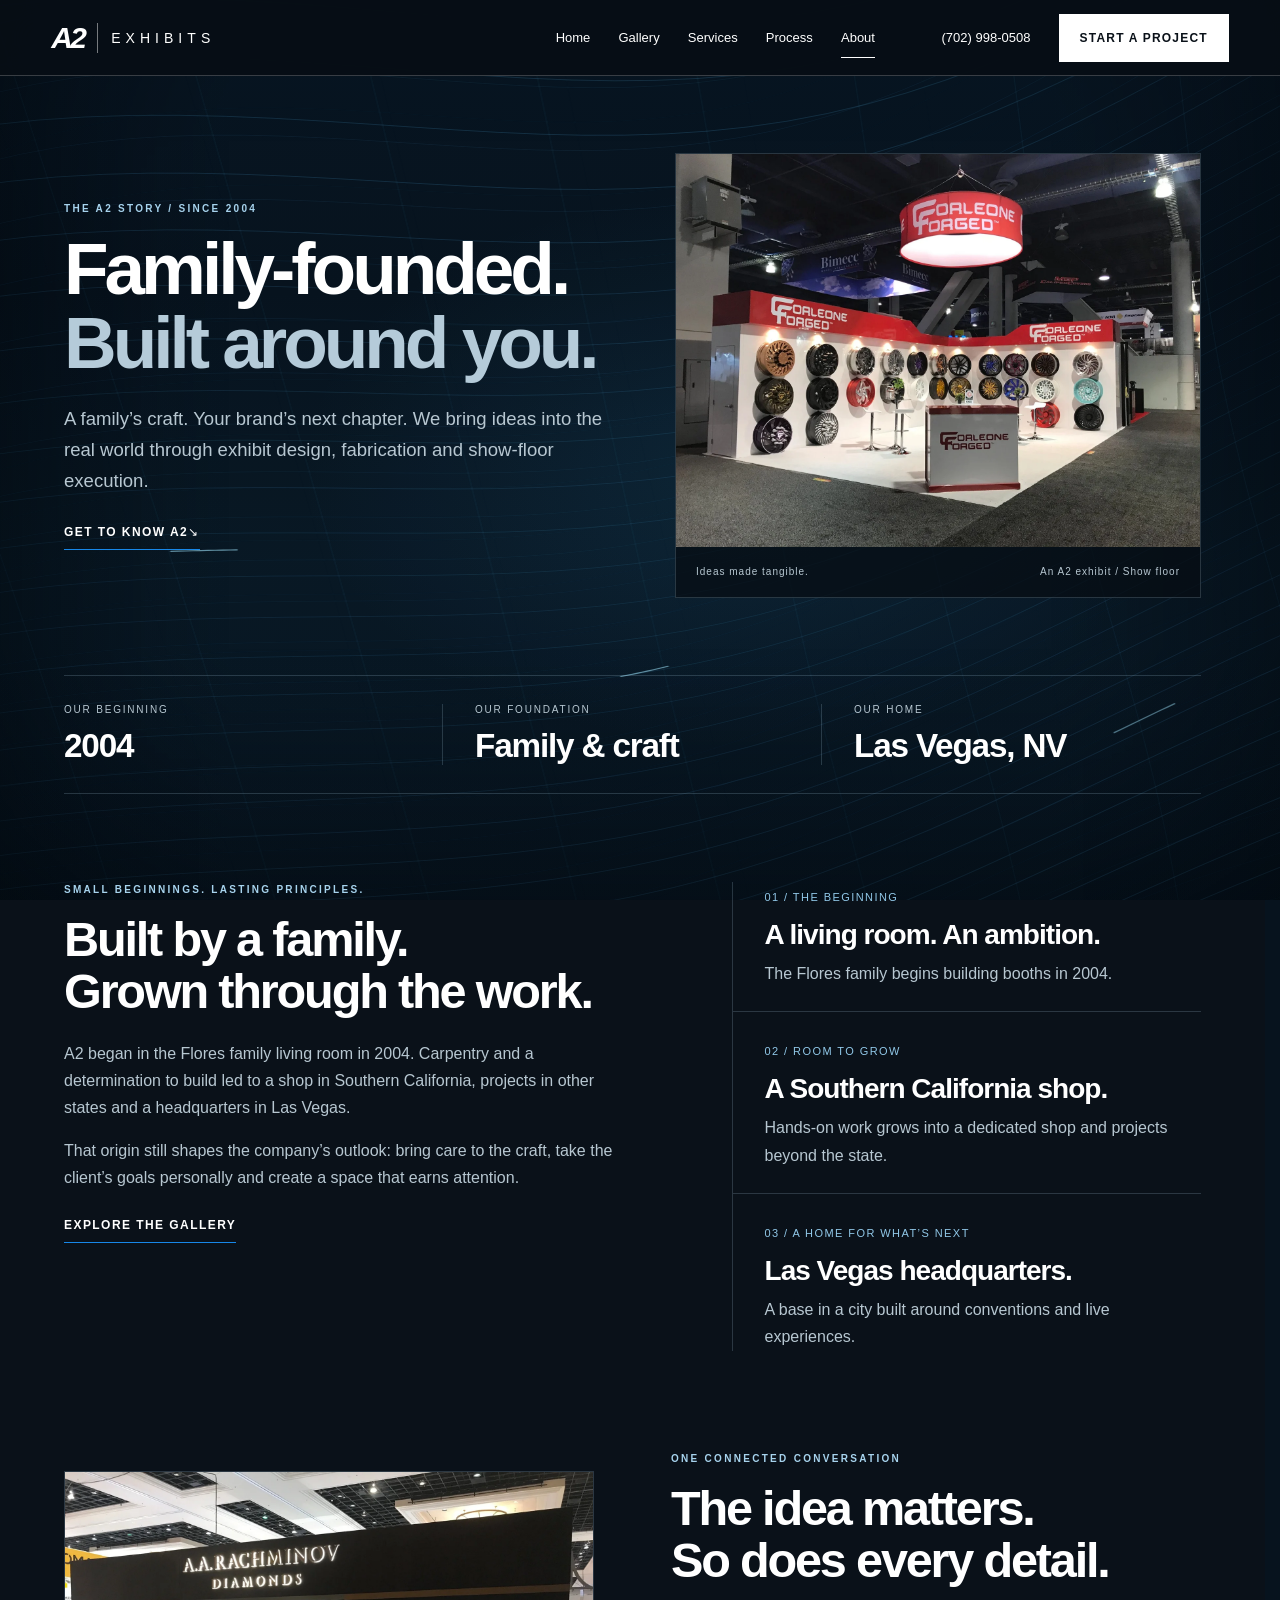
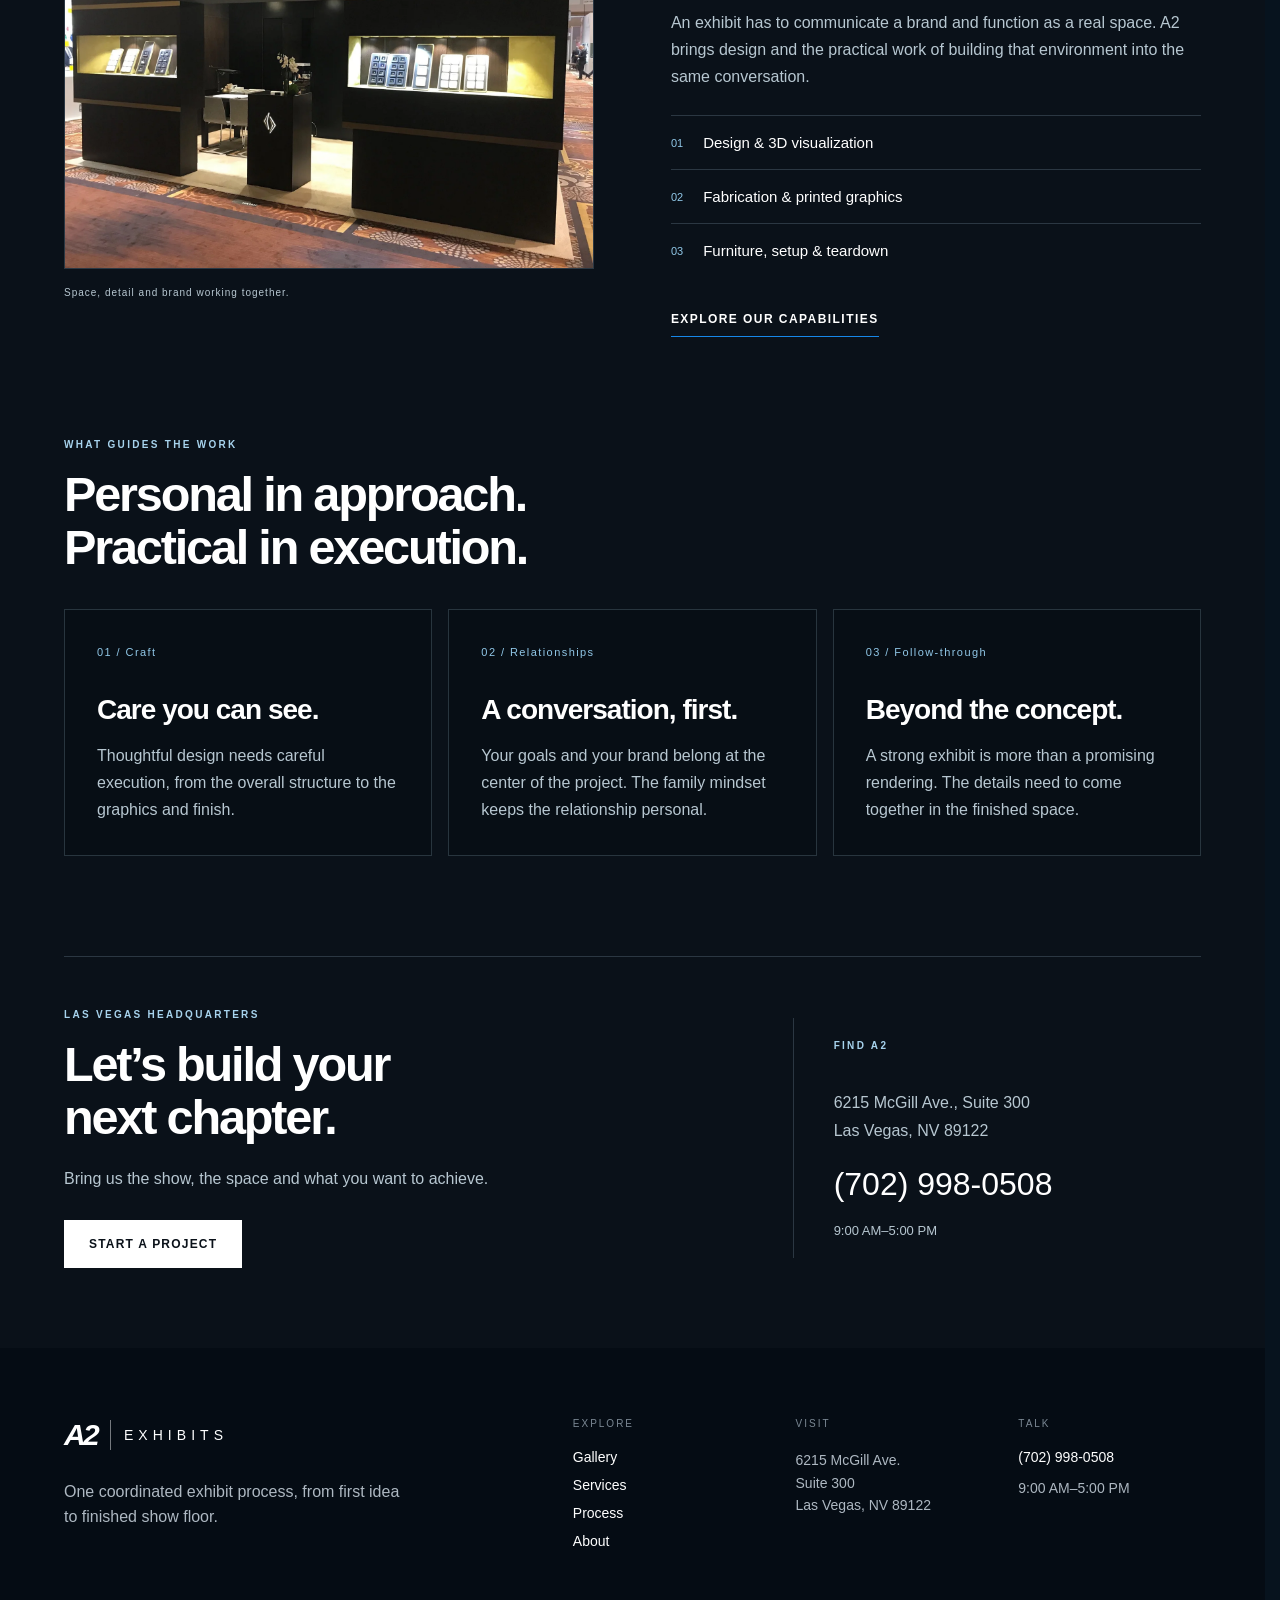
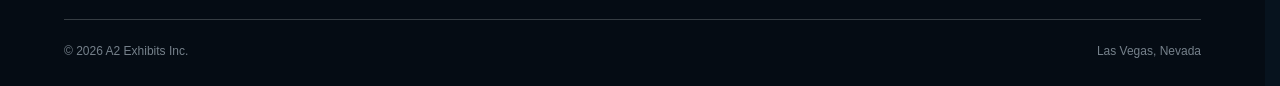
==== commit a5ee9936: "Hide the Brevo chat bubble while someone is filling out the project form. Co-authored-by: Cursor <cu" ====
--- a/about.html
+++ b/about.html
@@ -14,4 +14,20 @@
     })(document, window, 'BrevoConversations');
 </script>
 <!-- /Brevo Conversations {/literal} -->
+<script>
+  (function () {
+    function syncChat() {
+      var onForm = document.body && document.body.getAttribute("data-page") === "start";
+      if (window.BrevoConversations) window.BrevoConversations(onForm ? "hide" : "show");
+    }
+    function watch() {
+      syncChat();
+      if (!document.body || document.body.dataset.a2ChatWatch) return;
+      document.body.dataset.a2ChatWatch = "1";
+      new MutationObserver(syncChat).observe(document.body, { attributes: true, attributeFilter: ["data-page"] });
+    }
+    if (document.body) watch();
+    else document.addEventListener("DOMContentLoaded", watch);
+  })();
+</script>
 </body></html>
--- a/assets/main-DyNhfDMT.css
+++ b/assets/main-DyNhfDMT.css
@@ -1 +1,2 @@
 .editorial-page{color:#fff;--editorial-line:rgba(177,210,228,.2);--editorial-muted:#b7c7d1;--editorial-surface:rgba(7,14,20,.76)}.editorial-width{width:calc(100% - clamp(44px,10vw,160px));max-width:1500px;margin-inline:auto;min-width:0}.editorial-page p{color:var(--editorial-muted);font-size:16px;line-height:1.7}.editorial-page .eyebrow{color:#a7d3ed;font-size:10px;line-height:1.5;letter-spacing:.23em}.editorial-page h1{font-size:clamp(52px,5.7vw,94px);line-height:1.02;letter-spacing:-.055em}.editorial-page h1 span{color:#b5cbd9}.editorial-page h2{font-size:clamp(34px,3.8vw,60px);line-height:1.08;letter-spacing:-.045em}.editorial-page h3{font-size:28px;line-height:1.12;letter-spacing:-.035em}.editorial-page .editorial-lede{font-size:clamp(17px,1.45vw,21px);line-height:1.65;max-width:560px}.editorial-page figure{margin:0;min-width:0}.editorial-page figure img{display:block;width:100%;height:auto;object-fit:cover}.editorial-page figcaption{font-size:10px;letter-spacing:.1em;line-height:1.6;color:#b7c7d1;padding:16px 0}.company-hero{display:grid;grid-template-columns:1.04fr 1fr;align-items:center;gap:clamp(32px,5vw,80px);padding-block:clamp(54px,6vw,96px)}.company-hero-copy{min-width:0}.company-hero-photo{border:1px solid var(--editorial-line);background:var(--editorial-surface)}.company-hero-photo img{aspect-ratio:4/3}.company-hero-photo figcaption{display:flex;justify-content:space-between;gap:20px;padding:17px 20px}.company-facts{display:grid;grid-template-columns:repeat(3,minmax(0,1fr));border-block:1px solid var(--editorial-line);padding-block:28px;margin-block:0 88px}.company-facts>div{padding:0 32px;border-right:1px solid var(--editorial-line)}.company-facts>div:first-child{padding-left:0}.company-facts>div:last-child{border:0}.company-facts dt{font-size:10px;letter-spacing:.18em;text-transform:uppercase;color:var(--editorial-muted);margin-bottom:12px}.company-facts dd{font-size:clamp(24px,2.6vw,40px);font-weight:700;letter-spacing:-.035em;margin:0}.company-story{display:grid;grid-template-columns:1fr .85fr;gap:clamp(40px,9vw,140px);padding-bottom:100px;scroll-margin-top:110px}.company-story>div>p{max-width:610px}.company-milestones{list-style:none;padding:0;margin:0;border-left:1px solid var(--editorial-line)}.company-milestones li{padding:5px 0 24px 32px;margin-bottom:24px;border-bottom:1px solid var(--editorial-line)}.company-milestones li:last-child{margin:0;border:0;padding-bottom:0}.company-milestones span,.editorial-index{font-size:11px;letter-spacing:.13em;color:#91c8e8}.company-milestones h3{margin:14px 0 10px}.company-milestones p{margin-bottom:0}.company-capabilities{display:grid;grid-template-columns:1fr 1fr;gap:clamp(36px,6vw,90px);align-items:center;margin-bottom:100px}.company-capabilities figure img{aspect-ratio:4/3;border:1px solid var(--editorial-line)}.capability-lines{list-style:none;margin:25px 0;padding:0}.capability-lines li{display:flex;align-items:center;gap:20px;padding:18px 0;border-top:1px solid var(--editorial-line);font-size:15px}.capability-lines span{color:#91c8e8;font-size:11px}.company-principles{margin-bottom:100px}.principle-grid{display:grid;grid-template-columns:repeat(3,minmax(0,1fr));gap:16px;margin-top:36px}.principle-grid article{padding:32px;background:var(--editorial-surface);border:1px solid var(--editorial-line)}.principle-grid h3{margin:34px 0 16px}.principle-grid p{margin:0}.company-contact{display:grid;grid-template-columns:1fr .6fr;gap:48px;align-items:center;border-top:1px solid var(--editorial-line);padding:50px 0 80px}.company-contact .button{margin-top:12px}.company-contact-details{display:flex;flex-direction:column;align-items:flex-start;gap:20px;border-left:1px solid var(--editorial-line);padding:20px 0 20px 40px}.company-contact-details address{color:var(--editorial-muted);line-height:1.8}.company-contact-details>a{font-size:clamp(23px,2.5vw,34px);text-decoration:none}.company-contact-details>span:last-child{font-size:13px;color:var(--editorial-muted)}.process-introduction{display:grid;grid-template-columns:1.2fr 1fr;gap:clamp(36px,7vw,100px);align-items:end;padding-block:80px 55px}.process-introduction h1{margin-bottom:0}.process-introduction>div>p:last-of-type{max-width:500px}.process-overview{display:grid;grid-template-columns:repeat(6,minmax(0,1fr));border:1px solid var(--editorial-line);background:var(--editorial-surface);margin-bottom:90px}.process-overview a{padding:22px;display:grid;grid-template-columns:1fr auto;gap:18px;text-decoration:none;border-right:1px solid var(--editorial-line);transition:background-color .2s}.process-overview a:last-child{border:0}.process-overview a:hover{background:#3683b12b}.process-overview a>span:first-child{grid-column:1/-1;font-size:11px;color:#91c8e8}.process-overview strong{font-size:14px;font-weight:500}.process-overview a>span:last-child{color:#91c8e8}.process-chapter{margin-bottom:88px}.chapter-heading{display:grid;grid-template-columns:1.2fr .8fr;align-items:end;gap:60px;margin-bottom:30px}.chapter-heading h2{margin-bottom:0}.chapter-heading>p{margin:0;max-width:480px}.chapter-body{display:grid;grid-template-columns:.95fr 1.05fr;gap:32px;align-items:start}.chapter-photo{position:sticky;top:104px}.chapter-photo img{aspect-ratio:4/3;border:1px solid var(--editorial-line)}.chapter-stages{display:grid;gap:16px}.journey-stage{padding:30px 34px;background:var(--editorial-surface);border:1px solid var(--editorial-line);scroll-margin-top:100px}.journey-stage-title{display:flex;align-items:baseline;gap:20px}.journey-stage h3{margin-bottom:16px;font-size:32px}.journey-stage p{margin-bottom:15px}.journey-stage .stage-focus{font-size:12px;color:#9db1be;line-height:1.8}.stage-outcome{border-top:1px solid var(--editorial-line);padding-top:16px;display:grid;gap:7px}.stage-outcome span{font-size:9px;text-transform:uppercase;letter-spacing:.15em;color:#91c8e8}.stage-outcome strong{font-size:14px;font-weight:500}.process-ready{border-top:1px solid var(--editorial-line);padding:45px 0 80px}.process-ready ul{padding:0;list-style:none;display:grid;grid-template-columns:repeat(4,minmax(0,1fr));gap:14px;margin:35px 0}.process-ready li{background:var(--editorial-surface);border:1px solid var(--editorial-line);padding:24px;font-size:14px;display:grid;gap:25px}.process-ready li span{font-size:11px;color:#91c8e8}.process-ready-action{display:flex;align-items:center;justify-content:space-between;gap:24px}.process-ready-action p{margin:0}@media(max-width:1100px){.company-hero,.company-capabilities{gap:32px}.company-hero h1{font-size:clamp(46px,5.6vw,66px)}.process-overview a{padding:18px 12px}.process-overview strong{font-size:12px}.chapter-body{grid-template-columns:.8fr 1fr;gap:24px}.journey-stage{padding:24px}.principle-grid article{padding:24px}.company-story{gap:40px}}@media(max-width:760px){.editorial-width{width:calc(100% - 28px)}.editorial-page{text-align:center}.editorial-page h1,.company-hero h1{font-size:clamp(40px,10.5vw,64px)}.editorial-page h2{font-size:clamp(30px,8.3vw,44px)}.editorial-page .editorial-lede{margin-inline:auto}.editorial-page .eyebrow{letter-spacing:.17em}.company-hero{grid-template-columns:1fr;gap:30px;padding-block:48px 32px}.company-hero-copy{padding-inline:8px}.company-hero-photo figcaption{display:block;padding:14px}.company-hero-photo figcaption span{display:block}.company-facts{grid-template-columns:1fr;gap:18px;padding:24px 0;margin-bottom:44px}.company-facts>div,.company-facts>div:first-child{padding:0 0 18px;border:0;border-bottom:1px solid var(--editorial-line)}.company-facts>div:last-child{padding:0}.company-facts dd{font-size:28px}.company-facts dt{margin-bottom:6px}.company-story,.company-capabilities{grid-template-columns:1fr;gap:32px;padding-bottom:0;margin-bottom:52px}.company-story>div{padding:0 10px}.company-milestones{border:0;display:grid;gap:12px}.company-milestones li,.company-milestones li:last-child{margin:0;padding:26px 18px;background:var(--editorial-surface);border:1px solid var(--editorial-line)}.company-capabilities>div{padding:0 10px}.capability-lines li{justify-content:center;gap:12px}.company-principles{margin-bottom:48px}.principle-grid{grid-template-columns:1fr;gap:12px;margin-top:24px}.principle-grid article{padding:26px 18px}.principle-grid h3{margin-top:20px}.company-contact{grid-template-columns:1fr;gap:35px;padding:36px 8px 55px}.company-contact-details{align-items:center;border-left:0;border-top:1px solid var(--editorial-line);padding:28px 0 0;gap:16px}.process-introduction{grid-template-columns:1fr;gap:22px;padding:48px 8px 32px}.process-introduction>div>p:last-of-type{margin-inline:auto}.process-overview{grid-template-columns:repeat(3,minmax(0,1fr));margin-bottom:45px}.process-overview a{padding:18px 10px;gap:12px;border-bottom:1px solid var(--editorial-line)}.process-overview a:nth-child(3n){border-right:0}.process-overview a:nth-child(n+4){border-bottom:0}.process-overview a>span:first-child{text-align:left}.chapter-heading{grid-template-columns:1fr;gap:16px;padding-inline:8px;margin-bottom:24px}.chapter-heading>p{margin-inline:auto}.chapter-body{grid-template-columns:1fr;gap:16px}.chapter-photo{position:static}.chapter-photo figcaption{padding:12px 8px}.process-chapter{margin-bottom:48px}.journey-stage{padding:26px 18px;scroll-margin-top:90px}.journey-stage-title{justify-content:center;gap:12px}.journey-stage h3{font-size:30px}.stage-outcome{justify-items:center}.process-ready{padding:32px 0 55px}.process-ready ul{grid-template-columns:repeat(2,minmax(0,1fr));gap:10px;margin:25px 0}.process-ready li{padding:22px 12px;gap:14px;line-height:1.5}.process-ready-action{flex-direction:column;gap:18px;padding-inline:8px}}.collection-section{max-width:1500px;width:calc(100% - clamp(44px,10vw,160px));margin:0 auto;padding:0 0 70px}.collection-heading{display:flex;align-items:center;justify-content:space-between;gap:24px;padding:22px 0;border-top:1px solid rgba(177,210,228,.2);color:#b7c7d1}.collection-heading>span{font-size:11px;letter-spacing:.14em;text-transform:uppercase}.collection-heading p{font-size:14px;margin:0}.collection-grid{display:grid;grid-template-columns:repeat(3,minmax(0,1fr));gap:22px}.collection-photo{display:block;min-width:0;padding:0;border:1px solid rgba(177,210,228,.2);background:#070e14b3;color:#fff;text-align:left;cursor:zoom-in;overflow:hidden}.collection-photo img{display:block;width:100%;height:auto;aspect-ratio:4/3;object-fit:contain;transition:filter .2s}.collection-photo:hover img{filter:brightness(1.1)}.collection-photo:focus-visible{outline:2px solid #91c8e8;outline-offset:5px}.collection-caption{display:flex;justify-content:space-between;align-items:center;gap:12px;padding:18px;font-size:13px}.collection-caption>span:last-child{font-size:11px;color:#91c8e8;white-space:nowrap}.gallery-viewer{position:fixed;top:0;right:0;bottom:0;left:0;width:min(1300px,94vw);max-width:94vw;max-height:94dvh;padding:22px;border:1px solid rgba(177,210,228,.3);background:#071018;color:#fff;margin:auto;overflow:auto}.gallery-viewer::backdrop{background:#00050af0}.gallery-viewer-content{width:100%}.gallery-viewer-top{display:flex;align-items:center;justify-content:space-between;gap:18px;margin-bottom:18px;font-size:14px}.gallery-viewer button{border:1px solid rgba(177,210,228,.3);background:transparent;color:#fff;padding:12px 16px;font:inherit;cursor:pointer;min-height:44px;white-space:nowrap}.gallery-viewer button:hover{background:#91c8e824}.gallery-viewer button:focus-visible{outline:2px solid #91c8e8;outline-offset:3px}.gallery-viewer-content>img{display:block;max-width:100%;width:auto;max-height:70dvh;height:auto;margin:auto;object-fit:contain}.gallery-viewer-controls{display:flex;justify-content:space-between;align-items:center;gap:20px;margin-top:18px}.gallery-viewer-controls p{font-size:13px;color:#b7c7d1;text-align:center;margin:0}@media(max-width:1050px){.collection-grid{grid-template-columns:repeat(2,minmax(0,1fr));gap:16px}}@media(max-width:760px){.collection-section{width:calc(100% - 28px);padding-bottom:40px}.collection-heading{flex-direction:column;gap:10px;text-align:center}.collection-grid{grid-template-columns:1fr;gap:20px}.collection-caption{padding:16px}.gallery-viewer{padding:14px;max-width:96vw;width:96vw}.gallery-viewer-top{font-size:12px}.gallery-viewer-controls{flex-wrap:wrap;gap:12px}.gallery-viewer-controls p{order:3;flex-basis:100%}.gallery-viewer-content>img{max-height:65dvh}}@media(prefers-reduced-motion:reduce){.collection-photo img{transition:none}}.site-atmosphere{position:fixed;top:0;right:0;bottom:0;left:0;z-index:0;overflow:hidden;pointer-events:none;background:#07131e;contain:strict;view-transition-name:site-atmosphere}.site-atmosphere:before{content:"";position:absolute;top:0;right:0;bottom:0;left:0;z-index:1;background:radial-gradient(ellipse at 58% 52%,rgba(34,108,151,.15),transparent 42%),linear-gradient(180deg,rgba(3,11,18,.26),transparent 32%,rgba(20,74,105,.07) 62%,rgba(2,8,14,.34));mix-blend-mode:screen}.site-atmosphere:after{content:"";position:absolute;top:0;right:0;bottom:0;left:0;z-index:2;background:linear-gradient(90deg,rgba(2,8,13,.3),transparent 18%,transparent 82%,rgba(2,8,13,.25)),linear-gradient(0deg,rgba(2,7,12,.34),transparent 28%);box-shadow:inset 0 0 140px #0000003d}.wave-position-wrapper{position:absolute;top:-24px;bottom:-24px;left:-24px;width:calc(124vw + 48px);z-index:0;transform:translate3d(calc(var(--wave-page-index,0) * -6vw),0,0);will-change:transform;contain:layout paint}.spatial-lattice{position:relative;z-index:0;display:block;width:100%;height:100%;opacity:.95}html.motion-paused .wave-position-wrapper{transition:none}.motion-toggle{position:fixed;right:18px;bottom:16px;z-index:55;border:1px solid rgba(143,198,225,.32);padding:10px 14px;min-height:40px;background:#06111beb;color:#c4dbe7;font-size:10px;letter-spacing:.14em;text-transform:uppercase;cursor:pointer;-webkit-backdrop-filter:blur(8px);backdrop-filter:blur(8px)}.motion-toggle:hover{border-color:#93cce8;color:#fff}@media(max-width:760px){.motion-toggle{right:12px;bottom:10px;padding:8px 10px;font-size:9px}}:root{--ink:#0a1119;--ink2:#101923;--blue:#075aa8;--bright:#1787e8;--paper:#f4f2ed;--paper2:#e7e5df;--white:#fff;--muted:#aeb8c2;--muted-dark:#5f6871;--line:rgba(255,255,255,.2);--line-dark:rgba(10,17,25,.2);--container:1500px;--header-height:76px;font-family:Arial,Helvetica,sans-serif;color:var(--ink);background:var(--paper);font-synthesis:none;text-rendering:optimizeLegibility}*{box-sizing:border-box}html{scroll-behavior:smooth;scrollbar-gutter:stable}body{margin:0;min-width:0;min-height:100vh;background:var(--ink);-webkit-font-smoothing:antialiased}img{display:block;max-width:100%}a{color:inherit}button,input,select,textarea{font:inherit}button,a{-webkit-tap-highlight-color:transparent}address{font-style:normal}:focus-visible{outline:3px solid var(--bright);outline-offset:4px}.sr-only{position:absolute;width:1px;height:1px;padding:0;margin:-1px;overflow:hidden;clip:rect(0,0,0,0);white-space:nowrap;border:0}.site-header{height:var(--header-height);min-height:var(--header-height);background:#070e15f5;color:#fff;display:flex;align-items:center;justify-content:space-between;gap:32px;padding:0 clamp(22px,4vw,72px);position:fixed;inset:0 0 auto;z-index:50;border-bottom:1px solid var(--line);-webkit-backdrop-filter:blur(18px);backdrop-filter:blur(18px)}.wordmark{display:inline-flex;align-items:center;gap:13px;text-decoration:none;flex:none}.wordmark-a2{font-size:30px;font-weight:900;letter-spacing:-.09em;font-style:italic}.wordmark-divider{width:1px;height:30px;background:currentColor;opacity:.45}.wordmark-name{font-size:14px;letter-spacing:.36em}.site-nav{display:flex;align-items:center;gap:clamp(18px,2.2vw,38px);font-size:13px}.site-nav>a{text-decoration:none;padding-block:12px;white-space:nowrap}.site-nav>a:not(.button){border-bottom:1px solid transparent}.site-nav>a[aria-current=page],.site-nav>a:not(.button):hover{border-color:currentColor}.site-nav .nav-phone{margin-left:clamp(0px,3vw,48px)}.site-nav .nav-cta{padding:14px 20px}.menu-toggle{display:none;color:#fff;background:transparent;border:1px solid var(--line);text-transform:uppercase;letter-spacing:.18em;font-size:11px;padding:12px 14px}.button{display:inline-flex;align-items:center;justify-content:center;min-height:48px;padding:14px 24px;border:1px solid transparent;text-decoration:none;text-transform:uppercase;letter-spacing:.1em;font-weight:800;font-size:12px;cursor:pointer;transition:background .2s,color .2s,border-color .2s,transform .2s}.button:hover{transform:translateY(-2px)}.button-light{color:var(--ink);background:var(--white);border-color:var(--white)}.button-light:hover{background:var(--bright);color:#fff;border-color:var(--bright)}.button-dark{color:#fff;background:var(--ink);border-color:var(--ink)}.button-dark:hover{background:var(--blue);border-color:var(--blue)}.text-link{display:inline-flex;padding:10px 0;color:#fff;text-decoration:none;font-size:12px;font-weight:800;text-transform:uppercase;letter-spacing:.12em;border-bottom:1px solid var(--bright)}.dark-link{color:var(--ink)}.button-row{display:flex;align-items:center;flex-wrap:wrap;gap:24px;margin-top:28px}.eyebrow{margin:0 0 16px;font-size:11px;font-weight:800;line-height:1.2;letter-spacing:.32em;text-transform:uppercase}h1,h2,h3,p{margin-top:0}h1,h2,h3{text-wrap:balance}h1{font-size:clamp(52px,5.2vw,88px);line-height:.91;letter-spacing:-.065em;margin-bottom:24px}h2{font-size:clamp(38px,4.6vw,72px);line-height:.98;letter-spacing:-.055em;margin-bottom:22px}h3{font-size:22px;line-height:1.05;letter-spacing:-.03em}p{line-height:1.55}.home-hero{min-height:760px;display:grid;grid-template-columns:minmax(0,1fr) minmax(0,1.08fr);color:#fff;background:#052748;position:relative;overflow:hidden}.hero-plan{position:absolute;top:0;right:42%;bottom:0;left:0;background:none center/cover no-repeat;opacity:.52;mix-blend-mode:screen}.hero-copy{padding:clamp(96px,7.5vw,138px) clamp(28px,5vw,80px) 70px;position:relative;z-index:2;align-self:start}.hero-copy h1{max-width:760px}.hero-lede{max-width:680px;font-size:clamp(17px,1.35vw,22px);color:#e2ebf2}.microcopy{margin-top:22px;color:#c0d1df;font-size:14px}.hero-photo{min-height:760px;position:relative;overflow:hidden;clip-path:polygon(13% 0,100% 0,100% 100%,0 100%);background:var(--ink)}.hero-photo:after{content:"";position:absolute;top:0;right:0;bottom:0;left:0;background:#010c152e;pointer-events:none}.hero-photo img{width:100%;height:100%;object-fit:cover;object-position:48% center}.photo-proof{position:absolute;right:28px;bottom:28px;z-index:2;padding:10px 12px;background:#070e15db;color:#fff;font-size:10px;text-transform:uppercase;letter-spacing:.22em}.compare-section{color:#fff;background:#0b131c;padding:clamp(72px,8vw,128px) clamp(22px,5vw,80px)}.compare-heading-row{max-width:var(--container);margin:0 auto 38px;display:grid;grid-template-columns:minmax(0,1.2fr) minmax(280px,.6fr);align-items:end;gap:48px}.compare-heading-row h2{margin-bottom:0}.compare-heading-row>p{color:var(--muted);max-width:470px;margin:0 0 4px}.compare-layout{max-width:var(--container);margin:0 auto;display:grid;grid-template-columns:minmax(0,3fr) minmax(260px,.75fr);gap:42px;align-items:stretch}.compare-frame{min-height:550px;position:relative;overflow:hidden;border:1px solid rgba(255,255,255,.38);background:#051f38}.compare-frame img{position:absolute;top:0;right:0;bottom:0;left:0;width:100%;height:100%;object-fit:cover}.compare-base{object-position:center;filter:contrast(1.05) brightness(.8)}.compare-reveal{position:absolute;inset:0 0 0 var(--position);overflow:hidden}.compare-reveal img{width:calc(100%*100/(100 - var(--position)));max-width:none;left:auto;right:0;object-position:center}.compare-divider{position:absolute;top:0;bottom:0;left:var(--position);width:2px;background:#fff;transform:translate(-1px);box-shadow:0 0 20px #00000073}.compare-divider:after{content:"DRAG";position:absolute;top:50%;left:50%;transform:translate(-50%,-50%);width:56px;height:56px;border-radius:50%;background:#fff;color:var(--ink);display:grid;place-items:center;font-size:9px;letter-spacing:.1em;font-weight:900}.compare-range{position:absolute;top:0;right:0;bottom:0;left:0;width:100%;height:100%;opacity:0;cursor:ew-resize}.compare-label{position:absolute;top:20px;z-index:4;font-size:10px;text-transform:uppercase;letter-spacing:.25em;background:#060d14c7;padding:10px}.compare-label-left{left:20px}.compare-label-right{right:20px}.compare-note{display:flex;flex-direction:column;justify-content:center;border-left:1px solid var(--line);padding-left:38px}.compare-note>span:first-child,.compare-note>strong{font-size:13px;letter-spacing:.25em;text-transform:uppercase}.compare-note>strong{margin:7px 0 28px}.compare-note p{color:var(--muted)}.compare-note .year{margin-top:auto;font-size:clamp(70px,8vw,130px);line-height:.8;font-weight:200;letter-spacing:-.06em;color:#ffffff26}.compare-note small{margin-top:18px;line-height:1.5;text-transform:uppercase;letter-spacing:.2em}.section-light{background:var(--paper);color:var(--ink)}.section-dark{background:var(--ink);color:#fff}.process-preview,.work-preview,.gallery-section,.services-list,.timeline,.story-section,.location-section{padding:clamp(72px,8vw,132px) clamp(22px,5vw,80px)}.section-intro{max-width:var(--container);margin:0 auto 54px}.split-intro{display:grid;grid-template-columns:minmax(0,1.35fr) minmax(280px,.65fr);gap:64px;align-items:end}.split-intro h2{margin-bottom:0}.split-intro>p,.split-intro>div:last-child>p{max-width:500px;color:var(--muted-dark);margin-bottom:12px}.work-preview .split-intro>div:last-child>p{color:var(--muted)}.process-grid{max-width:var(--container);margin:0 auto;display:grid;grid-template-columns:repeat(6,1fr);border-top:1px solid var(--line-dark)}.process-step{padding:30px 24px 12px 0;min-height:230px;position:relative;border-right:1px solid var(--line-dark)}.process-step:not(:first-child){padding-left:24px}.process-step:last-child{border-right:0}.process-step>span{display:inline-grid;width:38px;height:38px;place-items:center;border:1px solid currentColor;border-radius:50%;font-size:11px}.process-step h3{margin:28px 0 12px}.process-step p{color:var(--muted-dark);font-size:14px;margin-bottom:0}.trust-strip{max-width:var(--container);margin:56px auto 0;display:grid;grid-template-columns:repeat(3,1fr);background:var(--ink2);color:#fff}.trust-strip>div{padding:28px clamp(20px,3vw,48px);border-right:1px solid var(--line);display:flex;flex-direction:column;gap:8px}.trust-strip>div:last-child{border-right:0}.trust-strip span{color:var(--muted);font-size:11px;text-transform:uppercase;letter-spacing:.2em}.trust-strip strong{font-size:20px}.preview-grid{max-width:var(--container);margin:0 auto;display:grid;grid-template-columns:1.35fr .85fr;grid-template-rows:repeat(2,minmax(260px,360px));gap:12px}.project-card{margin:0;position:relative;overflow:hidden;background:var(--ink2)}.project-card:first-child{grid-row:1/span 2}.project-card img{width:100%;height:100%;object-fit:cover;transition:transform .5s}.project-card:hover img{transform:scale(1.025)}.project-card figcaption,.gallery-item figcaption{position:absolute;inset:auto 0 0;display:flex;justify-content:space-between;gap:16px;padding:18px 20px;background:#05090de0;color:#fff;font-size:10px;text-transform:uppercase;letter-spacing:.2em}.conversion-band{min-height:520px;display:grid;place-content:center;justify-items:center;text-align:center;padding:72px 22px;color:#fff;background:#073c70 none center/cover no-repeat;position:relative;isolation:isolate}.conversion-band:before{content:"";position:absolute;top:0;right:0;bottom:0;left:0;background:#02121fc7;z-index:-1}.conversion-band h2{max-width:900px}.conversion-band p:not(.eyebrow){max-width:620px;color:#d3e0ea;font-size:18px}.conversion-band .button{margin-top:18px}.interior-hero{min-height:540px;color:#fff;display:grid;place-items:center;text-align:center;position:relative;overflow:hidden;background:#052e52;padding:90px 22px}.interior-plan{position:absolute;top:0;right:0;bottom:0;left:0;background:none center/cover no-repeat;opacity:.42}.interior-hero:after{content:"";position:absolute;top:0;right:0;bottom:0;left:0;background:#020c1580}.interior-copy{max-width:1100px;position:relative;z-index:2}.interior-copy h1{font-size:clamp(54px,7vw,112px)}.interior-copy>p:last-of-type{max-width:760px;margin:0 auto;font-size:clamp(17px,1.5vw,22px);color:#e0e9f0}.gallery-grid{max-width:var(--container);margin:0 auto;display:grid;grid-template-columns:repeat(12,1fr);gap:14px}.gallery-item{margin:0;position:relative;overflow:hidden;min-height:380px;background:var(--ink2)}.gallery-item img{width:100%;height:100%;object-fit:cover;transition:transform .5s}.gallery-item:hover img{transform:scale(1.02)}.gallery-item-1,.gallery-item-4{grid-column:span 7}.gallery-item-2,.gallery-item-3{grid-column:span 5}.gallery-item-5,.gallery-item-6{grid-column:span 6}.quiet-note{padding:clamp(80px,10vw,150px) clamp(22px,10vw,180px)}.quiet-note h2{max-width:1050px}.quiet-note>p:last-child{max-width:680px;color:var(--muted);font-size:18px}.services-list{display:grid;gap:0}.service-row{max-width:var(--container);width:100%;margin:0 auto;padding:42px 0;display:grid;grid-template-columns:90px minmax(260px,1fr) minmax(280px,.8fr);gap:34px;align-items:start;border-top:1px solid var(--line-dark)}.service-row:last-child{border-bottom:1px solid var(--line-dark)}.service-row>span{color:var(--blue);font-size:13px;letter-spacing:.18em}.service-row h2{font-size:clamp(32px,4vw,58px);margin:0}.service-row p{margin:4px 0 0;color:var(--muted-dark);max-width:520px}.service-feature{display:grid;grid-template-columns:1.15fr .85fr;min-height:700px}.feature-photo{min-height:650px}.feature-photo img{width:100%;height:100%;object-fit:cover}.feature-copy{align-self:center;padding:clamp(60px,8vw,130px)}.feature-copy p:not(.eyebrow){color:var(--muted);font-size:18px}.feature-copy .button{margin-top:24px}.timeline{display:grid;gap:0}.timeline-row{max-width:var(--container);width:100%;margin:0 auto;padding:56px 0;display:grid;grid-template-columns:90px minmax(300px,.8fr) minmax(360px,1.15fr);gap:42px;align-items:center;border-top:1px solid var(--line-dark)}.timeline-number{font-size:38px;color:var(--blue);font-weight:800}.timeline-row h2{font-size:clamp(42px,5vw,78px);margin-bottom:18px}.timeline-row>div p:last-child{color:var(--muted-dark);max-width:560px}.timeline-row img{width:100%;aspect-ratio:16/9;object-fit:cover}.story-section{display:grid;grid-template-columns:minmax(240px,.65fr) minmax(0,1.35fr);gap:clamp(48px,10vw,170px);align-items:start}.story-index{position:sticky;top:130px;display:flex;flex-direction:column}.story-index>span{font-size:clamp(96px,14vw,220px);line-height:.8;letter-spacing:-.08em;color:var(--paper2);font-weight:800}.story-index small{margin-top:24px;text-transform:uppercase;letter-spacing:.2em}.story-copy{max-width:820px}.story-copy>p:not(.eyebrow){font-size:clamp(18px,1.5vw,23px);color:var(--muted-dark)}.about-values{display:grid;grid-template-columns:repeat(3,1fr);padding:0 clamp(22px,5vw,80px)}.about-values article{padding:clamp(55px,7vw,110px) clamp(20px,4vw,64px);border-right:1px solid var(--line)}.about-values article:last-child{border-right:0}.about-values span{color:var(--bright);letter-spacing:.2em}.about-values h3{font-size:42px;margin:60px 0 18px}.about-values p{color:var(--muted)}.location-section{display:flex;justify-content:space-between;gap:48px;align-items:end}.location-section h2{margin-bottom:18px}.location-section>div:first-child>p:last-child{color:var(--muted-dark);font-size:18px}.location-actions{display:flex;align-items:center;flex-wrap:wrap;gap:28px}.inquiry-layout{display:grid;grid-template-columns:minmax(0,1.45fr) minmax(300px,.55fr);gap:clamp(44px,8vw,120px);padding:clamp(72px,8vw,132px) clamp(22px,6vw,96px)}.project-form{max-width:950px}.form-heading{display:grid;grid-template-columns:64px 1fr;gap:20px;align-items:start;margin:12px 0 32px;padding-top:26px;border-top:1px solid var(--line-dark)}.form-heading>span{color:var(--blue);font-size:13px;letter-spacing:.18em}.form-heading h2{font-size:clamp(32px,4vw,58px)}.field-grid{display:grid;grid-template-columns:repeat(2,1fr);gap:22px;margin-bottom:66px}.field-wide{grid-column:1/-1}.project-form label>span,.project-form legend{display:block;margin-bottom:10px;font-size:11px;font-weight:800;letter-spacing:.15em;text-transform:uppercase}.project-form input:not([type=checkbox]),.project-form select,.project-form textarea{width:100%;border:1px solid #b8bdc1;border-radius:0;background:#fff;color:var(--ink);padding:16px 14px;min-height:52px}.project-form textarea{resize:vertical}.project-form fieldset{border:0;padding:0;margin:0 0 54px}.check-grid{display:grid;grid-template-columns:repeat(2,1fr);border-top:1px solid var(--line-dark)}.check-grid label{display:flex;align-items:center;gap:12px;padding:18px 8px;border-bottom:1px solid var(--line-dark);cursor:pointer}.check-grid label>span{margin:0}.check-grid input{width:22px;height:22px;accent-color:var(--blue)}.message-field{display:block;margin-bottom:26px}.consent-field{display:flex;align-items:flex-start;gap:12px;margin:0 0 22px;cursor:pointer}.project-form label.consent-field>span{margin:0;letter-spacing:.04em;text-transform:none;font-size:14px;font-weight:600}.consent-field input{width:22px;height:22px;margin-top:1px;accent-color:var(--blue);flex:none}.submit-button{width:100%}.form-disclosure{color:var(--muted-dark);font-size:13px;margin-top:16px}.contact-panel{background:var(--ink);color:#fff;padding:clamp(34px,5vw,70px);align-self:start;position:sticky;top:112px}.contact-panel h2{font-size:48px}.contact-phone{display:inline-block;color:#fff;font-size:clamp(28px,3vw,44px);font-weight:800;margin:12px 0 36px;text-decoration-thickness:1px;text-underline-offset:7px}.contact-panel address,.contact-panel>span{color:var(--muted);line-height:1.7}.contact-panel>span{display:block;margin-top:24px}.brief-ready{margin-top:48px;padding-top:30px;border-top:1px solid var(--line)}.brief-ready strong{font-size:25px}.brief-ready p{color:var(--muted)}.site-footer{background:#05090d;color:#fff;padding:70px clamp(22px,5vw,80px) 28px}.footer-main{max-width:var(--container);margin:0 auto 70px;display:grid;grid-template-columns:.8fr 1.2fr;gap:90px}.footer-main>div:first-child>p{color:var(--muted);max-width:350px;margin-top:28px}.footer-links{display:grid;grid-template-columns:repeat(3,1fr);gap:40px}.footer-links>div{display:flex;flex-direction:column;gap:12px;font-size:14px}.footer-links a{text-decoration:none}.footer-links a:hover{color:var(--bright)}.footer-links address,.footer-links span:not(.footer-label){color:var(--muted);line-height:1.6}.footer-label{text-transform:uppercase;letter-spacing:.2em;color:#7c8995;font-size:10px;margin-bottom:8px}.footer-bottom{max-width:var(--container);margin:0 auto;border-top:1px solid var(--line);padding-top:24px;display:flex;justify-content:space-between;gap:20px;color:#76818b;font-size:12px}@media(max-width:1100px){:root{--header-height:70px}.site-header{height:var(--header-height);min-height:var(--header-height)}.menu-toggle{display:inline-flex}.site-nav{position:fixed;inset:var(--header-height) 0 auto;padding:30px 24px 36px;background:#071018;flex-direction:column;align-items:stretch;gap:4px;transform:translateY(-130%);opacity:0;visibility:hidden;transition:transform .25s,opacity .25s,visibility .25s;border-bottom:1px solid var(--line)}.site-nav.is-open{transform:translateY(0);opacity:1;visibility:visible}.site-nav>a{padding:15px 4px}.site-nav .nav-phone{margin-left:0}.site-nav .nav-cta{margin-top:12px;text-align:center}.home-hero{grid-template-columns:1fr}.hero-plan{top:0;right:0;bottom:0;left:0;opacity:.32}.hero-copy{min-height:620px;display:flex;flex-direction:column;justify-content:center}.hero-photo{min-height:520px;clip-path:none}.compare-layout{grid-template-columns:1fr}.compare-note{border-left:0;border-top:1px solid var(--line);padding:34px 0 0}.compare-note .year{margin-top:40px}.process-grid{grid-template-columns:repeat(3,1fr)}.process-step:nth-child(3){border-right:0}.process-step:nth-child(n+4){border-top:1px solid var(--line-dark)}.service-feature{grid-template-columns:1fr}.feature-copy{padding:72px 8vw}.timeline-row{grid-template-columns:64px 1fr}.timeline-row img{grid-column:2}.inquiry-layout{grid-template-columns:1fr}.contact-panel{position:static}}@media(max-width:760px){h1{font-size:clamp(48px,15vw,74px)}h2{font-size:clamp(38px,11vw,58px)}.site-header{padding-inline:20px}.wordmark-a2{font-size:25px}.wordmark-name{font-size:11px}.hero-copy{padding:82px 24px 64px;min-height:600px}.hero-lede{font-size:17px}.hero-photo{min-height:430px}.compare-heading-row,.split-intro{grid-template-columns:1fr;gap:24px}.compare-frame{min-height:420px}.compare-label{top:12px}.compare-label-left{left:12px}.compare-label-right{right:12px}.process-grid{grid-template-columns:1fr;border-top:0}.process-step,.process-step:not(:first-child){min-height:0;padding:28px 0;border-right:0;border-top:1px solid var(--line-dark);display:grid;grid-template-columns:48px 1fr;column-gap:18px}.process-step h3{margin:7px 0 8px}.process-step p{grid-column:2}.trust-strip{grid-template-columns:1fr}.trust-strip>div{border-right:0;border-bottom:1px solid var(--line)}.trust-strip>div:last-child{border-bottom:0}.preview-grid{grid-template-columns:1fr;grid-template-rows:auto}.project-card:first-child{grid-row:auto}.project-card{min-height:320px}.gallery-grid{grid-template-columns:1fr}.gallery-item-1,.gallery-item-2,.gallery-item-3,.gallery-item-4,.gallery-item-5,.gallery-item-6{grid-column:auto}.gallery-item{min-height:320px}.service-row{grid-template-columns:46px 1fr;gap:16px}.service-row p{grid-column:2}.timeline-row{grid-template-columns:48px 1fr;gap:18px}.timeline-row img{grid-column:1/-1}.story-section{grid-template-columns:1fr}.story-index{position:static}.story-index>span{font-size:110px}.about-values{grid-template-columns:1fr}.about-values article{border-right:0;border-bottom:1px solid var(--line)}.about-values article:last-child{border-bottom:0}.about-values h3{margin-top:28px}.location-section{align-items:flex-start;flex-direction:column}.field-grid,.check-grid{grid-template-columns:1fr}.field-wide{grid-column:auto}.footer-main{grid-template-columns:1fr;gap:54px}.footer-links{grid-template-columns:1fr 1fr}.footer-bottom{flex-direction:column}}@media(prefers-reduced-motion:reduce){html{scroll-behavior:auto}*,*:before,*:after{animation-duration:.01ms!important;animation-iteration-count:1!important;transition-duration:.01ms!important}}html{--parallax-x:0;--parallax-y:0;--hero-scroll:0;overflow-x:clip}body{overflow-x:clip}.page-stage{position:relative;z-index:1;min-height:100vh;padding-top:var(--header-height);backface-visibility:hidden;view-transition-name:page-content}.section-light{background:transparent;color:#fff;-webkit-backdrop-filter:none;backdrop-filter:none}.section-light .split-intro>p,.section-light .split-intro>div:last-child>p,.section-light .process-step p,.section-light .service-row p,.section-light .timeline-row>div p:last-child,.section-light .story-copy>p:not(.eyebrow),.location-section>div:first-child>p:last-child,.section-light .form-disclosure{color:#aeb8c2}.section-light .dark-link{color:#fff}.process-grid{background:#0a0a0ac7;border:1px solid rgba(255,255,255,.12);padding:0 24px}.process-step{border-color:#ffffff29}.services-list,.timeline{gap:12px}.service-row,.timeline-row{background:#0a0a0ad1;border:1px solid rgba(255,255,255,.12);padding:clamp(30px,3vw,48px) clamp(22px,3vw,44px)}.service-row:last-child{border-bottom:1px solid rgba(255,255,255,.12)}.story-section,.location-section,.inquiry-layout{margin:clamp(24px,4vw,64px) clamp(22px,5vw,80px);padding:clamp(54px,6vw,96px) clamp(28px,4vw,64px);background:#0a0a0acc;border:1px solid rgba(255,255,255,.12)}.story-index>span{color:#ffffff38}.form-heading,.check-grid,.check-grid label{border-color:#ffffff2e}.section-dark,.compare-section{background:#08111a78;-webkit-backdrop-filter:none;backdrop-filter:none}.interior-hero{background:#051e3042}.interior-plan{display:none}.interior-hero:after{background:#030d1714}.conversion-band{background:#05203559}.conversion-band:before{background:#03101d1a}.site-footer{background:#050c14c7}.story-index>span{color:#acb8bd}.about-values{grid-template-columns:repeat(3,minmax(0,1fr))}.about-values article{min-width:0}.about-values h3{overflow-wrap:anywhere}.home-hero{display:block;position:relative;min-height:800px;background:#09243c;isolation:isolate;overflow:hidden}.hero-scene{position:absolute;top:-2%;right:-2%;bottom:-2%;left:-2%;overflow:hidden;z-index:0;transform:translate3d(calc(var(--parallax-x) * -11px),calc(var(--parallax-y) * -8px - var(--hero-scroll) * 20px),0) scale(1.025);will-change:transform}.hero-scene img{position:absolute;top:0;right:0;bottom:0;left:0;width:100%;height:100%;max-width:none;object-fit:cover;object-position:50% 53%;-webkit-user-select:none;user-select:none;pointer-events:none}.hero-blueprint-image{filter:none}.hero-built-layer{position:absolute;top:0;right:0;bottom:0;left:0;clip-path:inset(0 0 0 var(--hero-split));transition:clip-path .42s cubic-bezier(.22,1,.36,1)}.home-hero.is-dragging .hero-built-layer,.home-hero.is-dragging .hero-seam{transition:none}.hero-seam{position:absolute;top:0;bottom:0;left:var(--hero-split);width:1px;background:#bcebffad;box-shadow:0 0 14px #7ed3ff59;transition:left .42s cubic-bezier(.22,1,.36,1)}.hero-shade{position:absolute;top:0;right:0;bottom:0;left:0;z-index:1;pointer-events:none;background:linear-gradient(90deg,#031323de,#041424b8 30%,#03121f14 66%),linear-gradient(0deg,rgba(2,12,22,.42),transparent 35%)}.hero-copy{position:relative;z-index:2;width:54%;max-width:870px;display:block;min-height:0;padding:clamp(115px,10vw,160px) clamp(28px,5vw,80px) 180px}.hero-copy h1{font-size:clamp(54px,5.4vw,88px)}.hero-copy .hero-lede{max-width:550px;font-size:clamp(17px,1.35vw,22px);color:#e3edf4}.hero-reveal-controls{position:absolute;bottom:32px;right:4vw;z-index:3;width:440px;max-width:calc(100% - 48px);padding:20px 24px 17px;background:#04111de6;border:1px solid rgba(158,205,234,.33);-webkit-backdrop-filter:blur(12px);backdrop-filter:blur(12px);color:#fff}.hero-reveal-title{display:flex;justify-content:space-between;gap:20px;margin-bottom:17px}.hero-reveal-title>span{font-size:11px;line-height:1.5;color:#d4e6f0;max-width:200px}.hero-reveal-title small{font-size:9px;letter-spacing:.12em;line-height:1.6;text-transform:uppercase;color:#92b3c8;text-align:right}.hero-reveal-track{display:flex;align-items:center;gap:14px}.hero-reveal-track button{border:0;background:transparent;color:#e4f4ff;font-size:10px;font-weight:700;letter-spacing:.08em;text-transform:uppercase;padding:7px 0;cursor:pointer;white-space:nowrap}.hero-reveal-track button[aria-pressed=true]{color:#79cafa}.hero-reveal-track input{width:100%;min-width:36px;accent-color:#a3d9f8;height:26px;cursor:ew-resize;touch-action:pan-y}.hero-reveal-caption{font-size:10px;color:#90afc4;margin:8px 0 0}.compare-frame{cursor:ew-resize;touch-action:pan-y;-webkit-user-select:none;user-select:none;isolation:isolate;aspect-ratio:4/3;min-height:0}.compare-frame:focus-within{outline:3px solid #77caff;outline-offset:5px}.compare-reveal{top:0;right:0;bottom:0;left:0;clip-path:inset(0 0 0 var(--position));transition:clip-path .7s cubic-bezier(.22,1,.36,1)}.compare-reveal img{width:100%;max-width:100%;left:0;right:auto;object-position:center}.compare-divider{z-index:3;transition:left .7s cubic-bezier(.22,1,.36,1)}.compare-frame.is-dragging .compare-reveal,.compare-frame.is-dragging .compare-divider{transition:none}.compare-range{z-index:5;pointer-events:none;touch-action:pan-y}.compare-actions{display:flex;gap:8px;flex-wrap:wrap;margin:22px 0 30px}.compare-actions button{-webkit-appearance:none;-moz-appearance:none;appearance:none;border:1px solid rgba(255,255,255,.35);background:#04131e99;color:#fff;padding:13px 14px;text-transform:uppercase;letter-spacing:.1em;font-size:10px;font-weight:800;cursor:pointer;transition:background-color .2s,color .2s}.compare-actions button:hover,.compare-actions button:focus-visible{background:#fff;color:var(--ink)}.compare-base{filter:none;animation:none}@keyframes plan-luminance{to{filter:brightness(1.02)}}.project-card,.gallery-item,.feature-photo,.timeline-row img{--tilt-x:0deg;--tilt-y:0deg;--lift:0px;transform:perspective(1200px) translateY(var(--lift)) rotateX(var(--tilt-y)) rotateY(var(--tilt-x));will-change:transform}:root{background:#07131e;scrollbar-color:#607581 #07131e}html.page-travelling{pointer-events:none;scroll-behavior:auto}::view-transition{pointer-events:none}::view-transition-group(root){animation:none;overflow:clip;z-index:-1}::view-transition-image-pair(root){isolation:isolate}::view-transition-old(root),::view-transition-new(root){animation:none;opacity:0}::view-transition-group(page-content){animation:none;overflow:clip;z-index:1}::view-transition-image-pair(page-content){isolation:isolate}::view-transition-old(page-content),::view-transition-new(page-content){mix-blend-mode:normal;opacity:1;animation-duration:.76s;animation-timing-function:cubic-bezier(.65,0,.25,1);animation-fill-mode:both}::view-transition-old(page-content){animation-name:page-out-forward}::view-transition-new(page-content){animation-name:page-in-forward}html[data-page-direction=back]::view-transition-old(page-content){animation-name:page-out-back}html[data-page-direction=back]::view-transition-new(page-content){animation-name:page-in-back}@keyframes page-out-forward{0%{transform:translate(0)}to{transform:translate(calc(-1 * var(--page-travel,100vw)))}}@keyframes page-out-back{0%{transform:translate(0)}to{transform:translate(var(--page-travel,100vw))}}@keyframes page-in-forward{0%{transform:translate(var(--page-travel,100vw))}to{transform:translate(0)}}@keyframes page-in-back{0%{transform:translate(calc(-1 * var(--page-travel,100vw)))}to{transform:translate(0)}}::view-transition-group(site-atmosphere){z-index:0;overflow:clip;animation-duration:.76s;animation-timing-function:cubic-bezier(.65,0,.25,1)}::view-transition-image-pair(site-atmosphere){isolation:isolate}::view-transition-old(site-atmosphere),::view-transition-new(site-atmosphere){mix-blend-mode:normal;animation-duration:.76s;animation-timing-function:cubic-bezier(.65,0,.25,1);animation-fill-mode:both}::view-transition-old(site-atmosphere){animation-name:atmosphere-hold}::view-transition-new(site-atmosphere){animation-name:atmosphere-in-forward}html[data-page-direction=back]::view-transition-new(site-atmosphere){animation-name:atmosphere-in-back}@keyframes atmosphere-hold{0%,to{transform:translate(0);opacity:1}}@keyframes atmosphere-in-forward{0%{transform:translate(18px);opacity:0}to{transform:translate(0);opacity:1}}@keyframes atmosphere-in-back{0%{transform:translate(-18px);opacity:0}to{transform:translate(0);opacity:1}}.site-header{view-transition-name:site-header}.site-footer{position:relative;z-index:1;view-transition-name:site-footer}.motion-toggle{view-transition-name:motion-toggle}::view-transition-group(site-header),::view-transition-group(site-footer),::view-transition-group(motion-toggle){z-index:4;animation:none}::view-transition-image-pair(site-header),::view-transition-image-pair(site-footer),::view-transition-image-pair(motion-toggle){isolation:isolate}::view-transition-old(site-header),::view-transition-old(site-footer),::view-transition-old(motion-toggle){mix-blend-mode:normal;animation:stationary-chrome-hold .76s both}::view-transition-new(site-header),::view-transition-new(site-footer),::view-transition-new(motion-toggle){mix-blend-mode:normal;animation:stationary-chrome-hide .76s both}@keyframes stationary-chrome-hold{0%,to{transform:translate(0);opacity:1}}@keyframes stationary-chrome-hide{0%,to{transform:translate(0);opacity:0}}html.motion-paused .hero-scene,html.motion-paused .project-card,html.motion-paused .gallery-item,html.motion-paused .feature-photo,html.motion-paused .timeline-row img{transform:none!important}html.motion-paused .compare-base{animation:none}@media(max-width:1100px)and (min-width:761px){.page-stage{min-height:100vh}.hero-copy{width:68%;padding-bottom:205px}.home-hero{min-height:780px}.hero-reveal-controls{right:28px}.hero-shade{background:linear-gradient(90deg,#031323e6,#03132380 55%,#03132314)}}@media(max-width:760px){.page-stage{min-height:100vh}.home-hero{display:flex;flex-direction:column;min-height:0;background:#05192a73}.hero-copy{width:100%;padding:74px 24px 42px;order:0;max-width:none}.hero-copy h1{font-size:clamp(48px,12.8vw,74px)}.hero-copy .microcopy{margin-bottom:0}.hero-scene{position:relative;inset:auto;order:1;width:100%;aspect-ratio:4/3;transform:none;flex:none}.hero-scene img{object-fit:cover;object-position:center}.hero-shade{display:none}.hero-reveal-controls{position:relative;order:2;bottom:auto;right:auto;width:auto;max-width:none;margin:0;padding:20px 24px;border:0;border-top:1px solid rgba(158,205,234,.33);border-bottom:1px solid rgba(158,205,234,.2);-webkit-backdrop-filter:none;backdrop-filter:none}.hero-reveal-track{gap:12px}.compare-frame{min-height:0;aspect-ratio:4/3}.compare-label{font-size:8px;letter-spacing:.15em;padding:8px;top:10px}.compare-divider:after{width:42px;height:42px;font-size:8px}.compare-actions button{flex:1 1 135px}.project-card,.gallery-item,.feature-photo,.timeline-row img{transform:none!important}.about-values{grid-template-columns:minmax(0,1fr)}.about-values h3{font-size:36px}.process-preview,.gallery-section,.services-list,.timeline{padding:38px 14px}.process-preview .section-intro,.services-list,.timeline{text-align:center}.process-preview .section-intro{margin-bottom:30px}.process-grid{grid-template-columns:1fr;gap:10px;padding:0;background:transparent;border:0}.process-step,.process-step:not(:first-child){display:grid;grid-template-columns:1fr;justify-items:center;column-gap:0;padding:24px 18px;background:#0a0a0ad1;border:1px solid rgba(255,255,255,.12)}.process-step h3{margin:14px 0 8px}.process-step p{grid-column:auto;max-width:32rem}.service-row{grid-template-columns:1fr;justify-items:center;text-align:center;padding:26px 18px;gap:10px}.service-row p{grid-column:auto;max-width:34rem}.service-row h2{overflow-wrap:anywhere}.timeline-row{grid-template-columns:1fr;justify-items:center;text-align:center;padding:26px 18px;gap:22px}.timeline-row img{grid-column:auto;width:100%}.timeline-row>div p:last-child{margin-inline:auto}.story-section,.location-section,.inquiry-layout{margin:14px;padding:36px 18px}.story-section{justify-items:center;text-align:center;gap:34px}.story-index{align-items:center}.story-copy{margin-inline:auto}.location-section{align-items:center;text-align:center}.location-actions{justify-content:center}.inquiry-layout{justify-items:center}.project-form{width:100%;margin-inline:auto}.form-heading{grid-template-columns:1fr;gap:8px;text-align:center}.contact-panel{width:100%;text-align:center}.site-footer{padding-bottom:66px}}@media(prefers-reduced-motion:reduce){.hero-scene,.project-card,.gallery-item,.feature-photo,.timeline-row img,.page-stage{transform:none!important}.compare-base{animation:none!important}.hero-built-layer,.hero-seam,.compare-reveal,.compare-divider{transition:none!important}}
+body[data-page="start"] #brevo-conversations,body[data-page="start"] .brevo-conversations,body[data-page="start"] iframe[src*="conversations-widget.brevo.com"]{display:none!important;visibility:hidden!important;pointer-events:none!important}
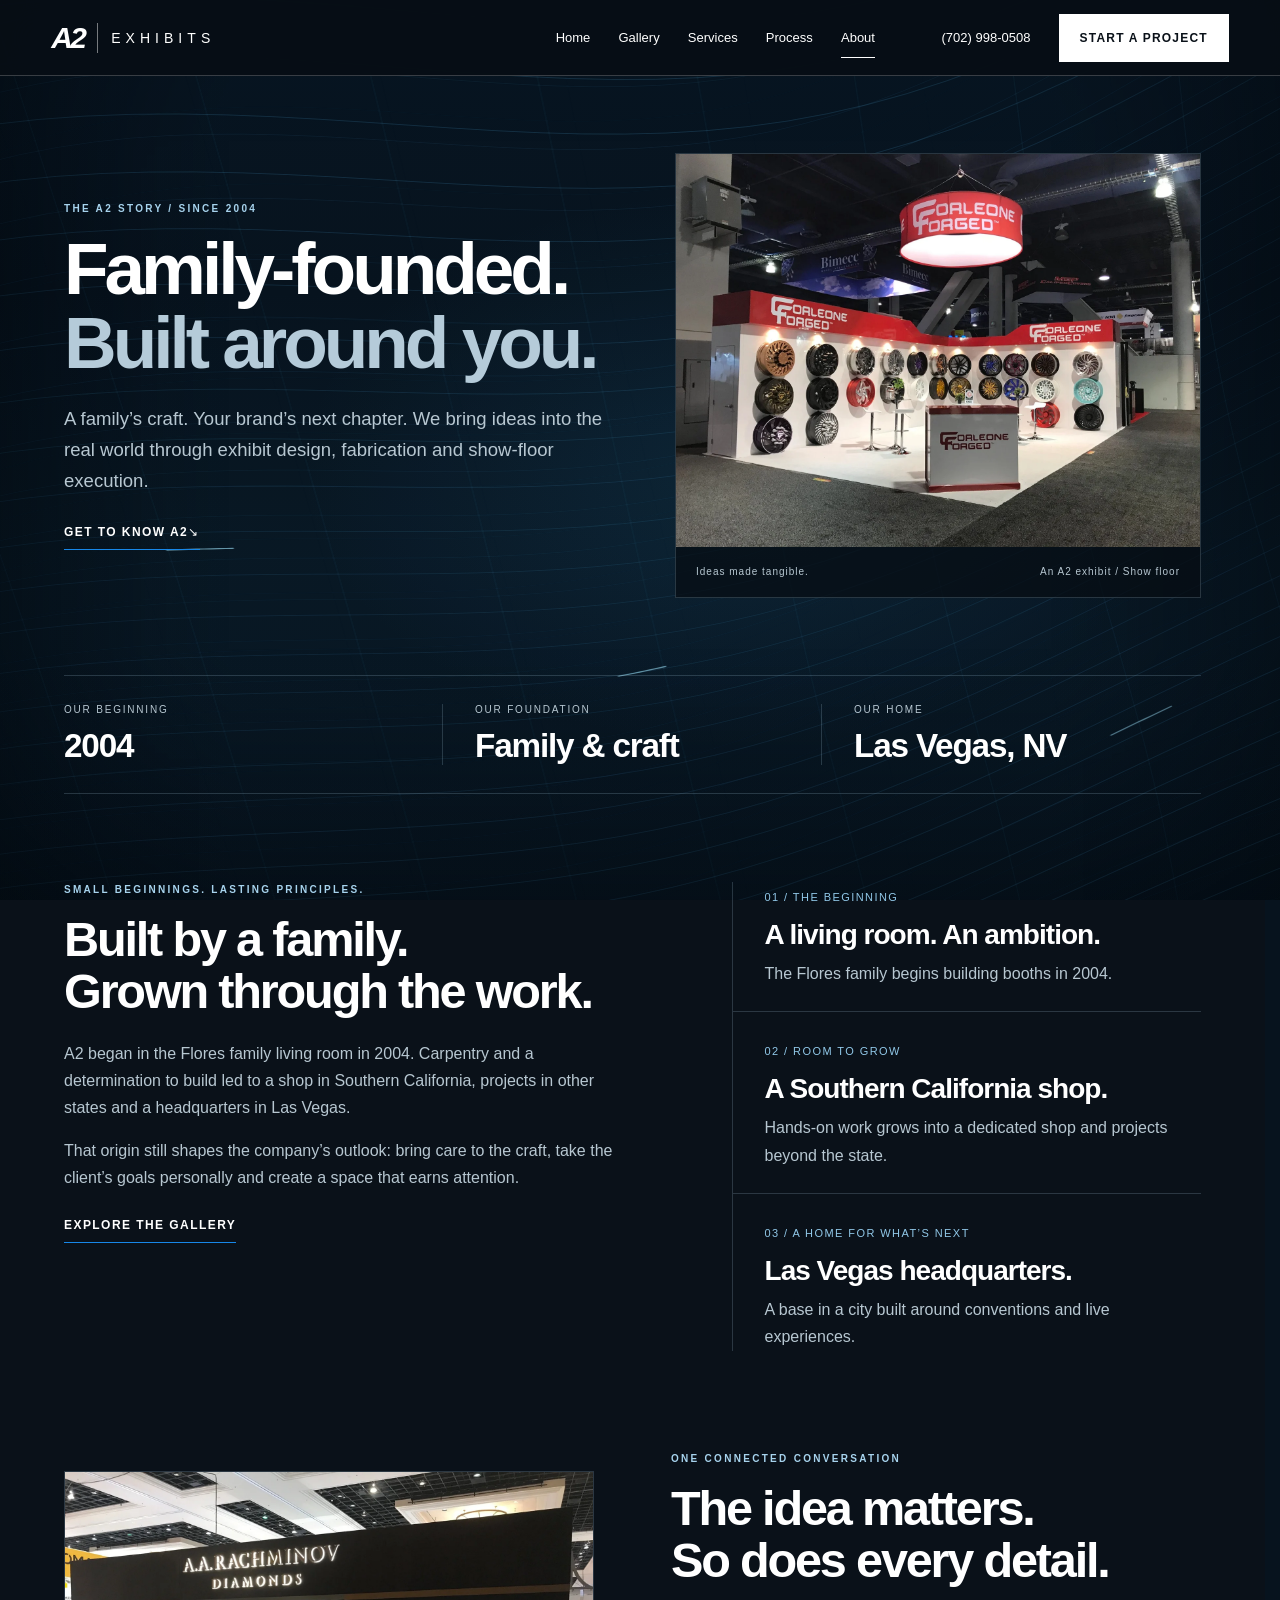
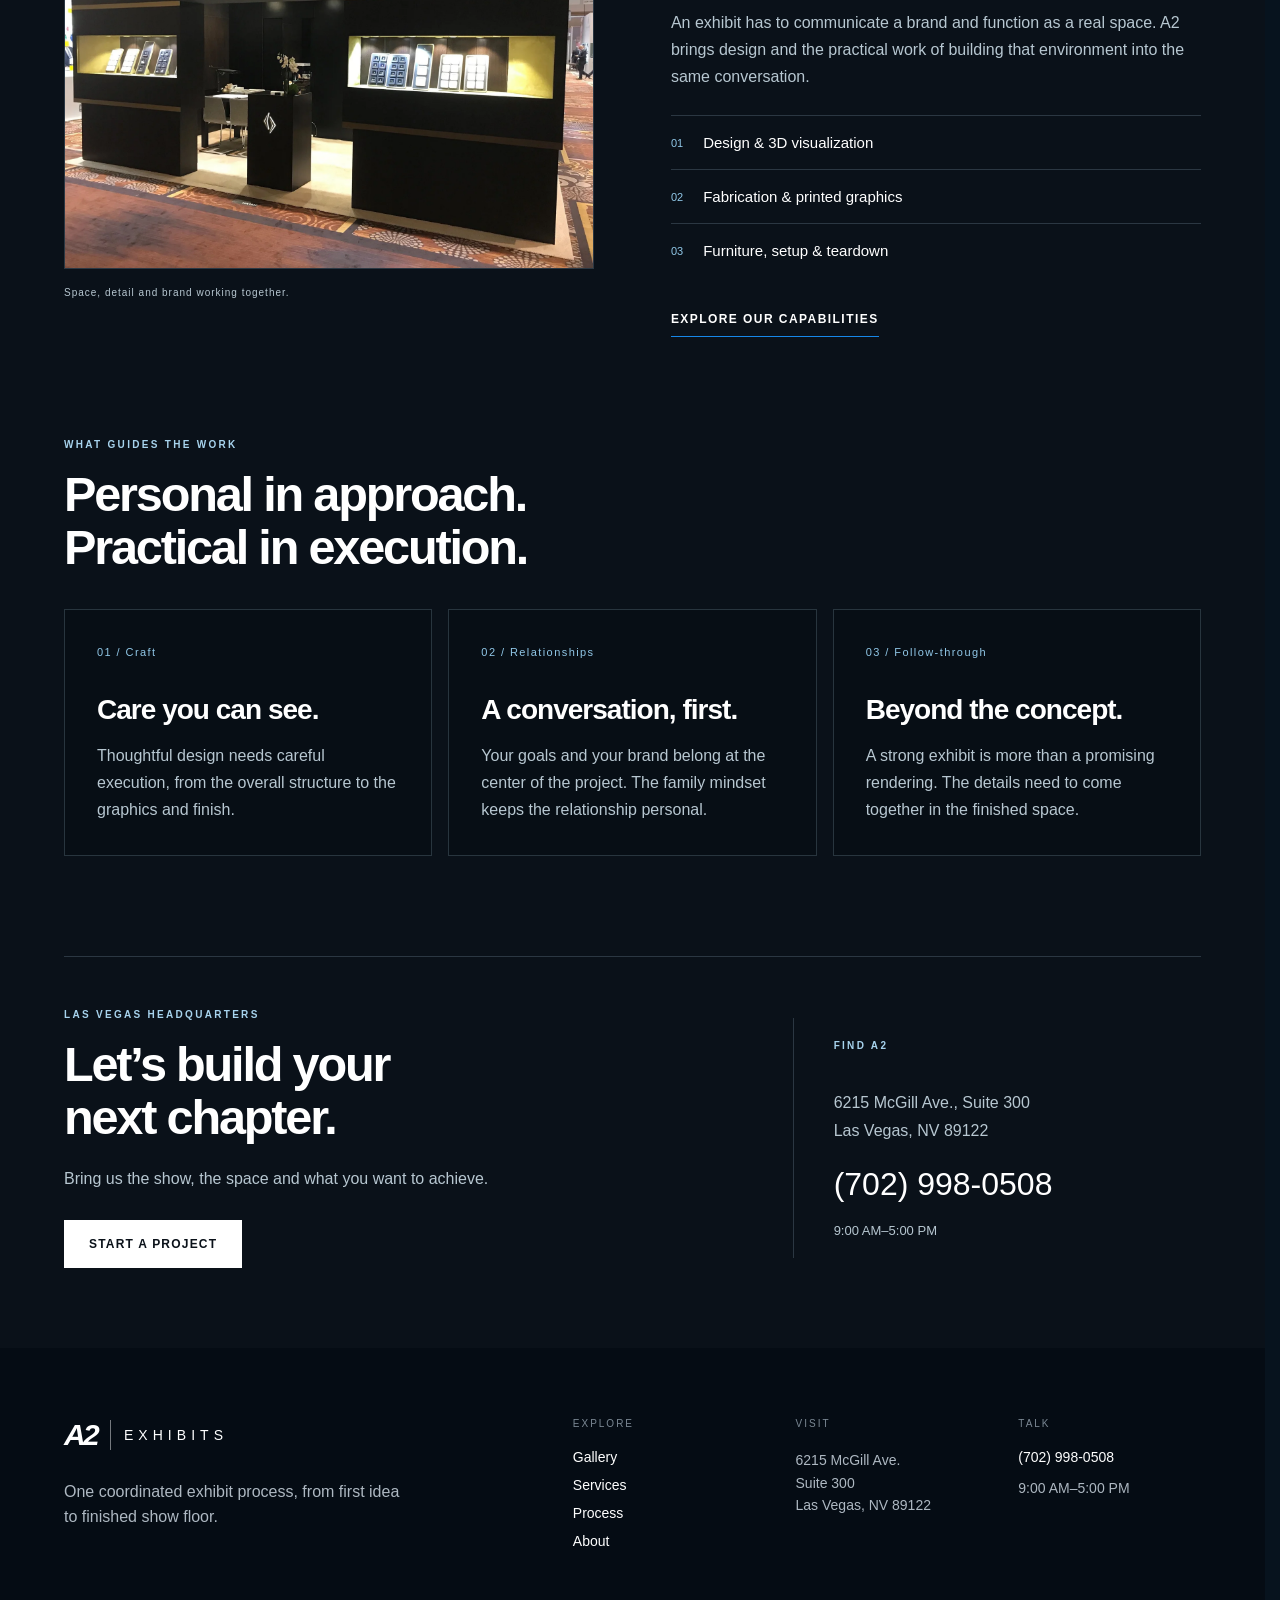
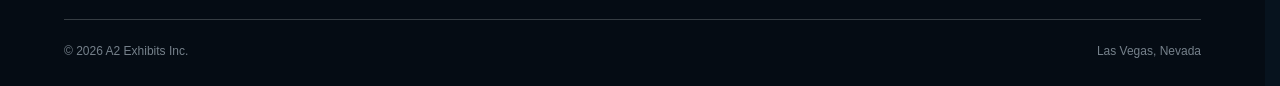
==== commit e9567b83: "Let visitors choose their show on the project form and send that choice to Brevo." ====
--- a/about.html
+++ b/about.html
@@ -1,4 +1,4 @@
-<!doctype html><html lang="en"><head><meta charset="UTF-8"/><meta name="viewport" content="width=device-width,initial-scale=1"/><meta name="description" content="A2 Exhibits is a family-founded trade show exhibit company established in 2004 and headquartered in Las Vegas."/><meta name="theme-color" content="#071018"/><title>About | A2 Exhibits</title>  <script type="module" crossorigin src="./assets/main-DVkPFpyv.js"></script>
+<!doctype html><html lang="en"><head><meta charset="UTF-8"/><meta name="viewport" content="width=device-width,initial-scale=1"/><meta name="description" content="A2 Exhibits is a family-founded trade show exhibit company established in 2004 and headquartered in Las Vegas."/><meta name="theme-color" content="#071018"/><title>About | A2 Exhibits</title>  <script type="module" crossorigin src="./assets/main-DVkPFpyv.js?v=shows2"></script>
   <link rel="stylesheet" crossorigin href="./assets/main-DyNhfDMT.css">
 </head><body data-page="about"><div id="root"></div><!-- Brevo Conversations {literal} -->
 <script>
@@ -14,6 +14,74 @@
     })(document, window, 'BrevoConversations');
 </script>
 <!-- /Brevo Conversations {/literal} -->
+<script src="https://cdn.brevo.com/js/sdk-loader.js" async></script>
+<script>
+  window.Brevo = window.Brevo || [];
+  Brevo.push(["init", { client_key: "1exoqr4w5oekx4gozpxlnbjh" }]);
+  document.addEventListener("submit", function (event) {
+    var form = event.target;
+    if (!form || !form.classList || !form.classList.contains("project-form")) return;
+    var data = new FormData(form);
+    var email = String(data.get("email") || "").trim();
+    if (!email) return;
+    var parts = String(data.get("name") || "").trim().split(/\s+/);
+    var first = parts.shift() || "";
+    var last = parts.join(" ");
+    var text = function (name) { return String(data.get(name) || "").trim(); };
+    var many = function (name) { return data.getAll(name).map(String).filter(Boolean); };
+    var showName = text("event");
+    if (showName === "Other" && text("event_other")) showName = text("event_other");
+    var attributes = {
+      FIRSTNAME: first,
+      LASTNAME: last,
+      PHONE: text("phone"),
+      COMPANY: text("company"),
+      JOB_TITLE: text("job"),
+      WEBSITE: text("website"),
+      PREFERRED_CONTACT: text("contact_method") ? [text("contact_method")] : [],
+      SHOW_NAME: showName,
+      SHOW_CITY: text("city"),
+      SHOW_VENUE: text("venue"),
+      SHOW_START_DATE: text("start_date"),
+      SHOW_END_DATE: text("end_date"),
+      MOVE_IN_DATE: text("move_in"),
+      BOOTH_NUMBER: text("booth"),
+      BOOTH_SIZE: text("size"),
+      PROJECT_TYPE: text("project_type") ? [text("project_type")] : [],
+      BUDGET_RANGE: text("budget") ? [text("budget")] : [],
+      PRIMARY_GOAL: text("goal") ? [text("goal")] : [],
+      EXPECTED_VISITORS: text("visitors"),
+      DECISION_DATE: text("decision"),
+      SERVICE_NEEDS: many("services"),
+      FEATURES_NEEDED: many("features"),
+      DESIGN_ASSETS: text("assets"),
+      PROJECT_NOTES: text("message"),
+      OPT_IN: data.get("consent") === "yes"
+    };
+    Object.keys(attributes).forEach(function (key) {
+      var value = attributes[key];
+      if (value === "" || (Array.isArray(value) && value.length === 0)) delete attributes[key];
+    });
+    var properties = {
+      email: email,
+      email_id: email,
+      FIRSTNAME: first,
+      LASTNAME: last,
+      COMPANY: text("company"),
+      PHONE: text("phone"),
+      SHOW_NAME: showName
+    };
+    Brevo.push(["identify", { email: email, identifiers: { email_id: email }, attributes: attributes }]);
+    Brevo.push(["track", "new_client_brief", properties, { email: email, company: text("company"), show: showName }]);
+  }, true);
+  document.addEventListener("change", function (event) {
+    var field = event.target;
+    if (!field || field.name !== "event" || !field.form) return;
+    var other = field.form.querySelector('[name="event_other"]');
+    if (!other) return;
+    other.required = field.value === "Other";
+  });
+</script>
 <script>
   (function () {
     function syncChat() {
